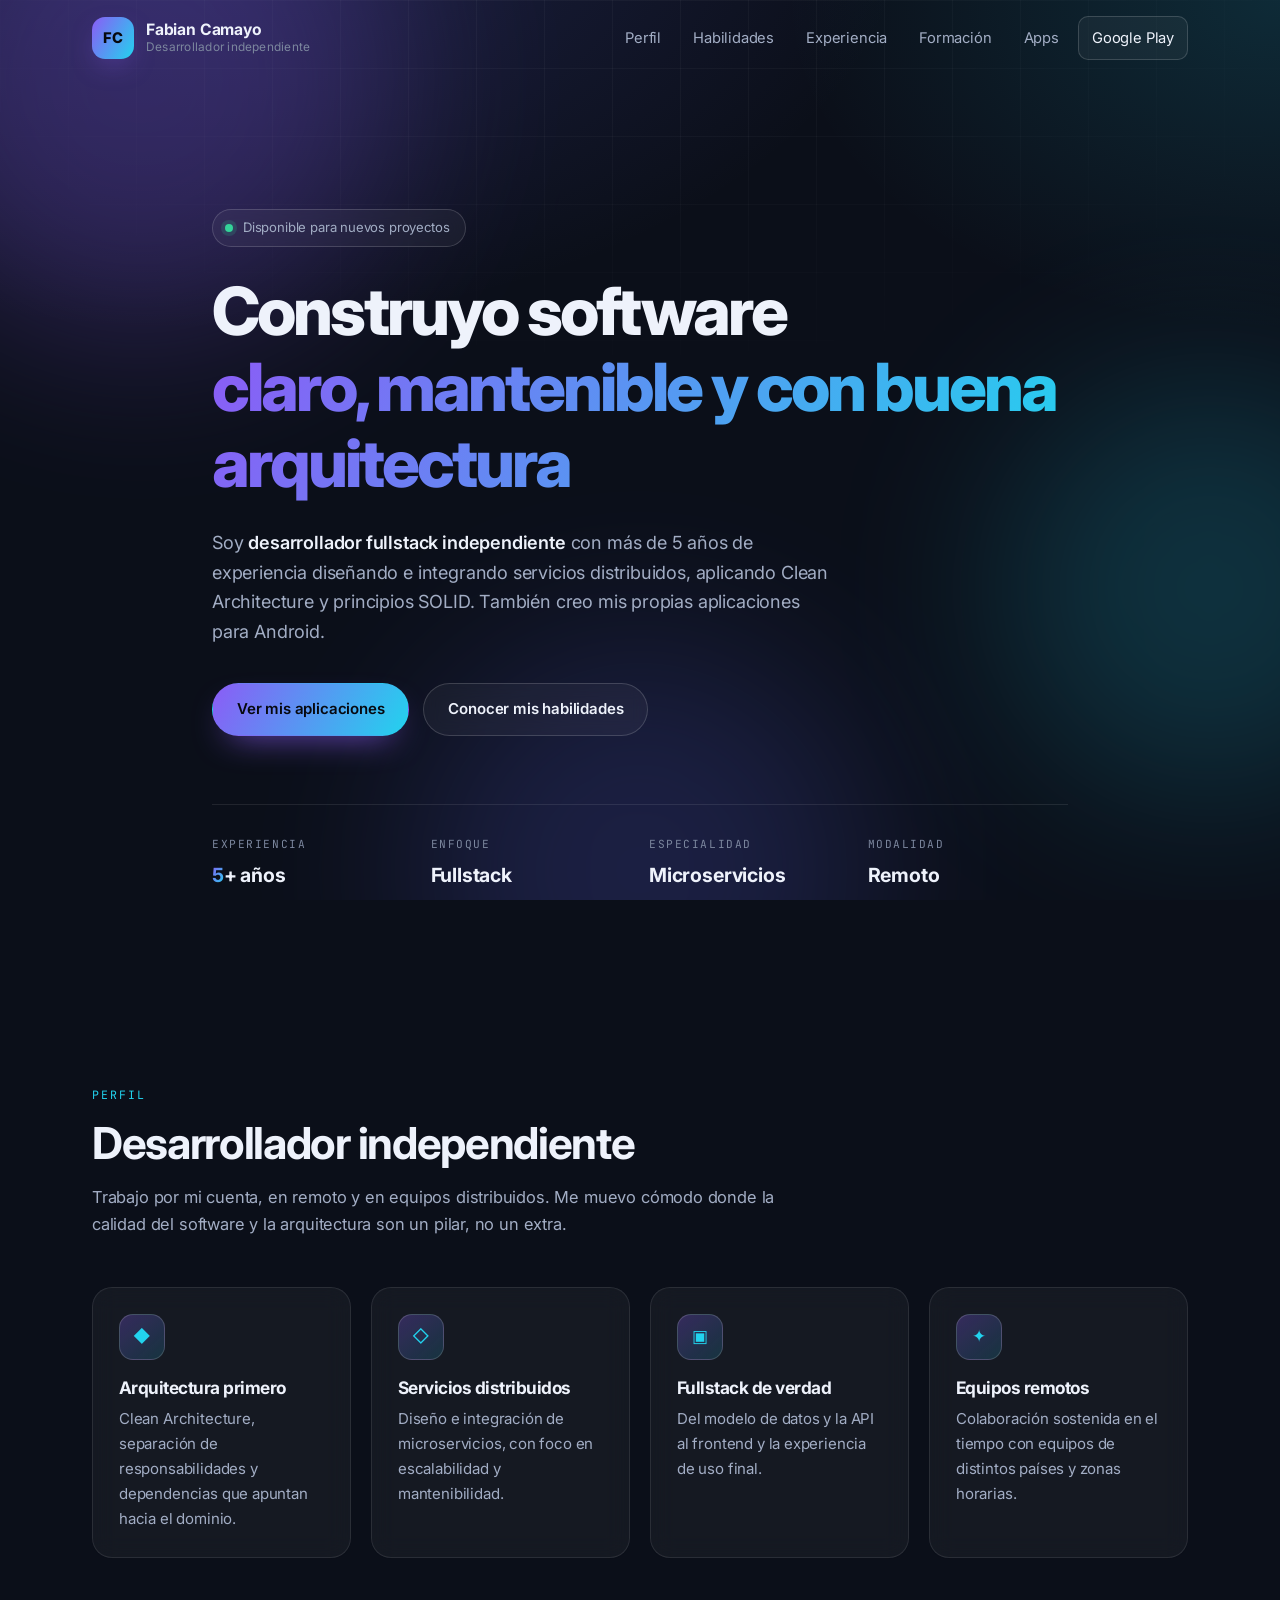
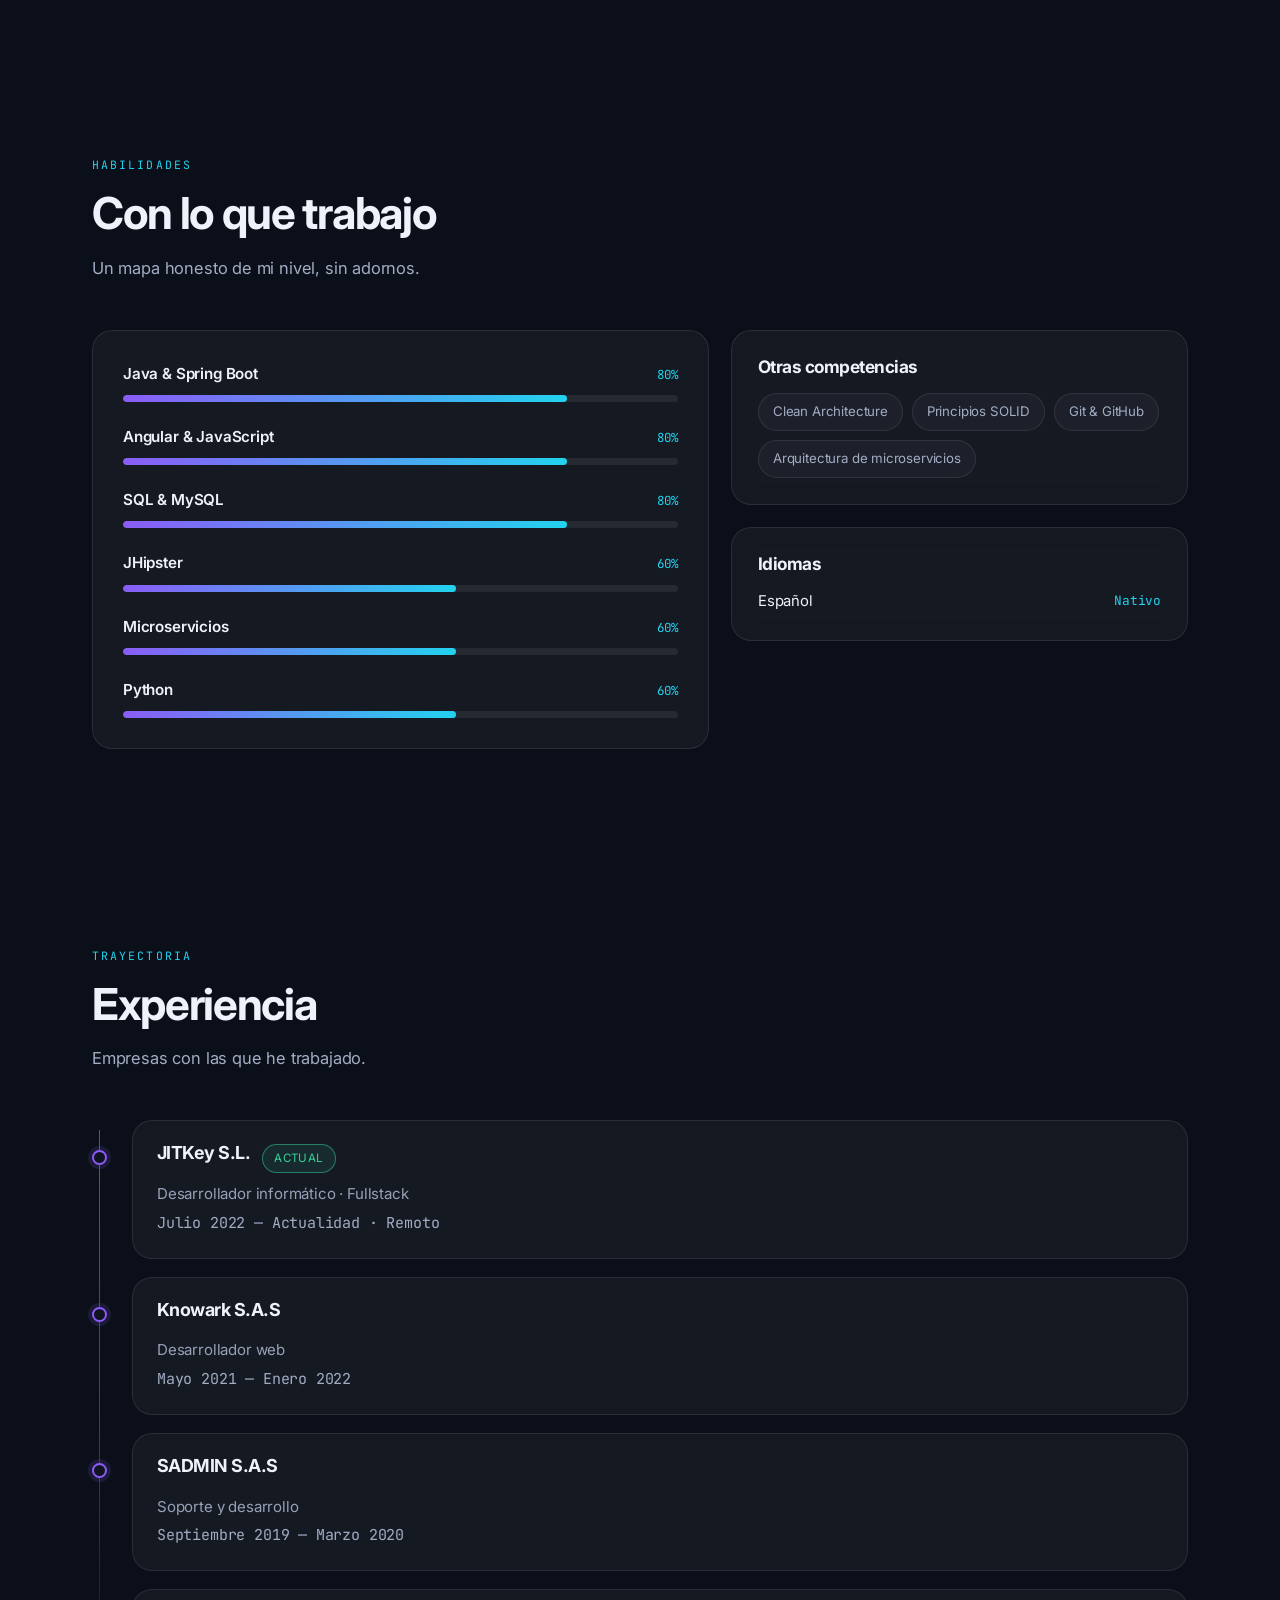
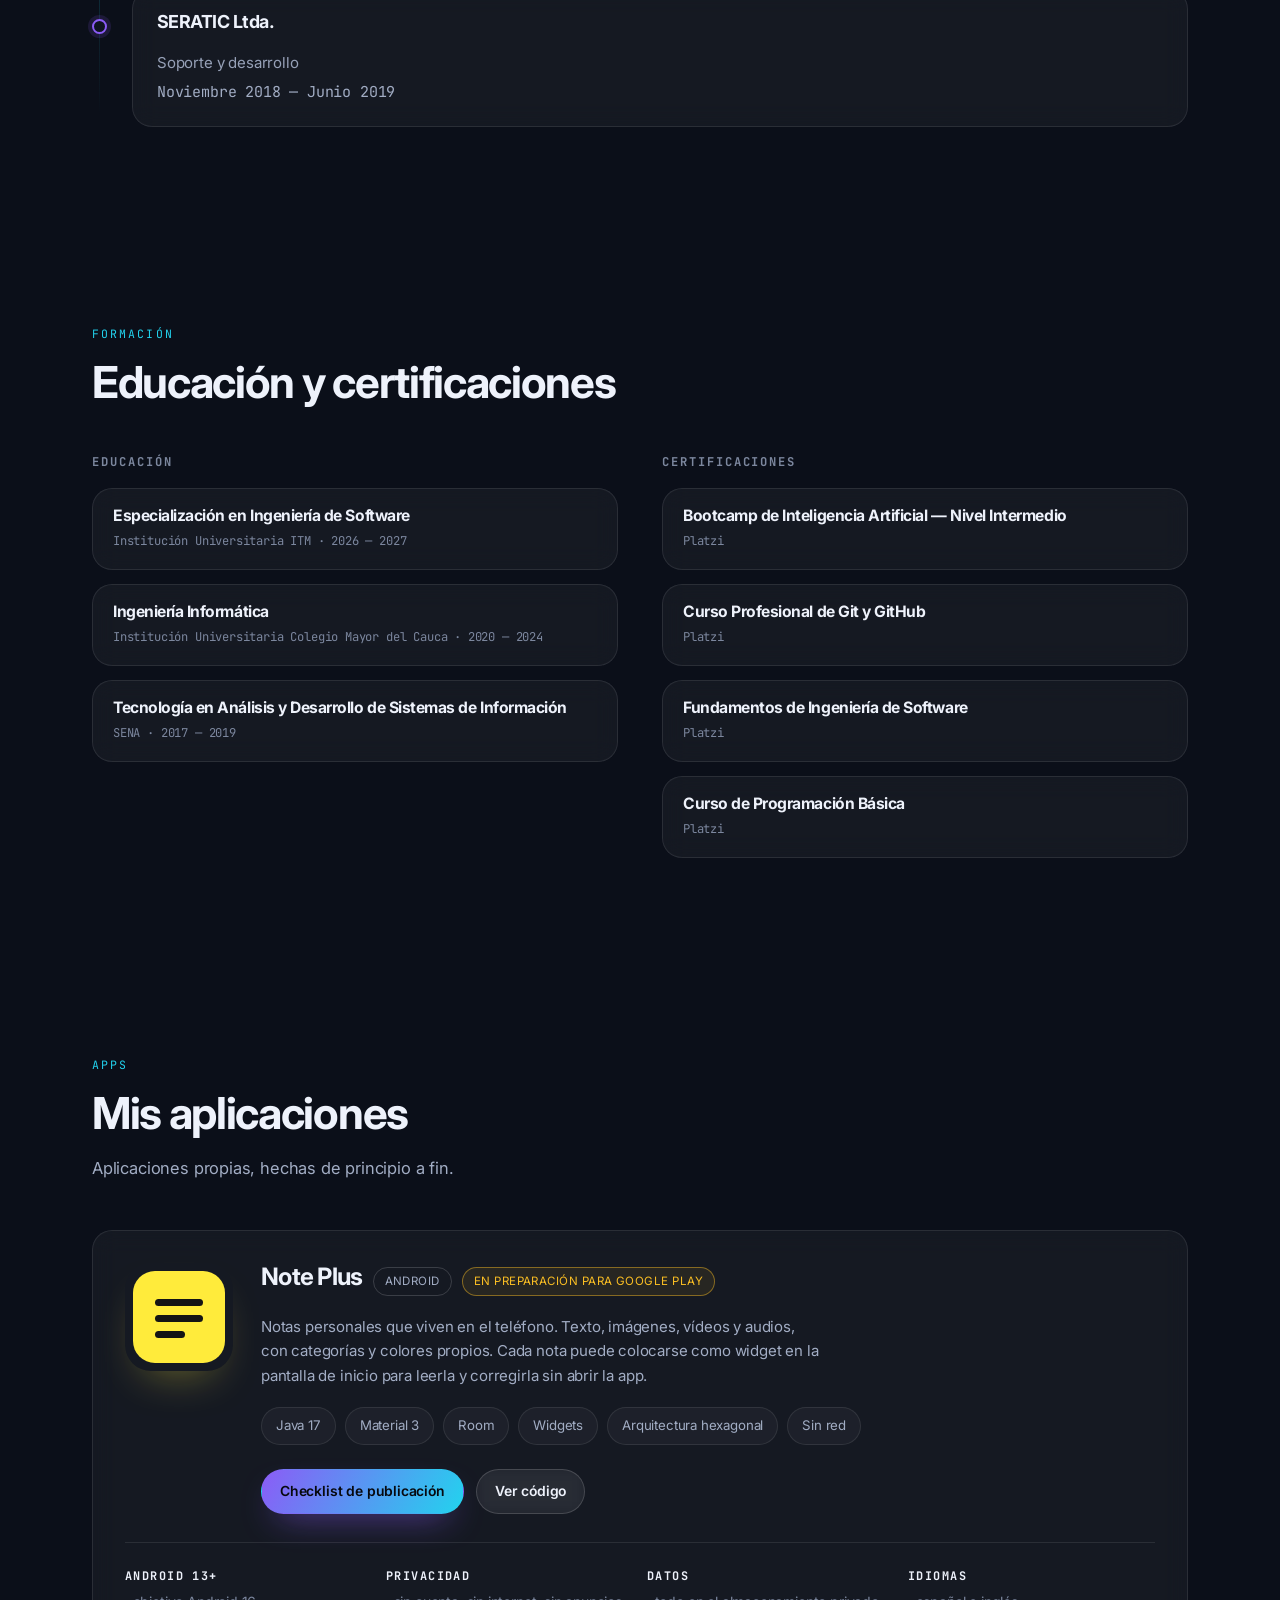
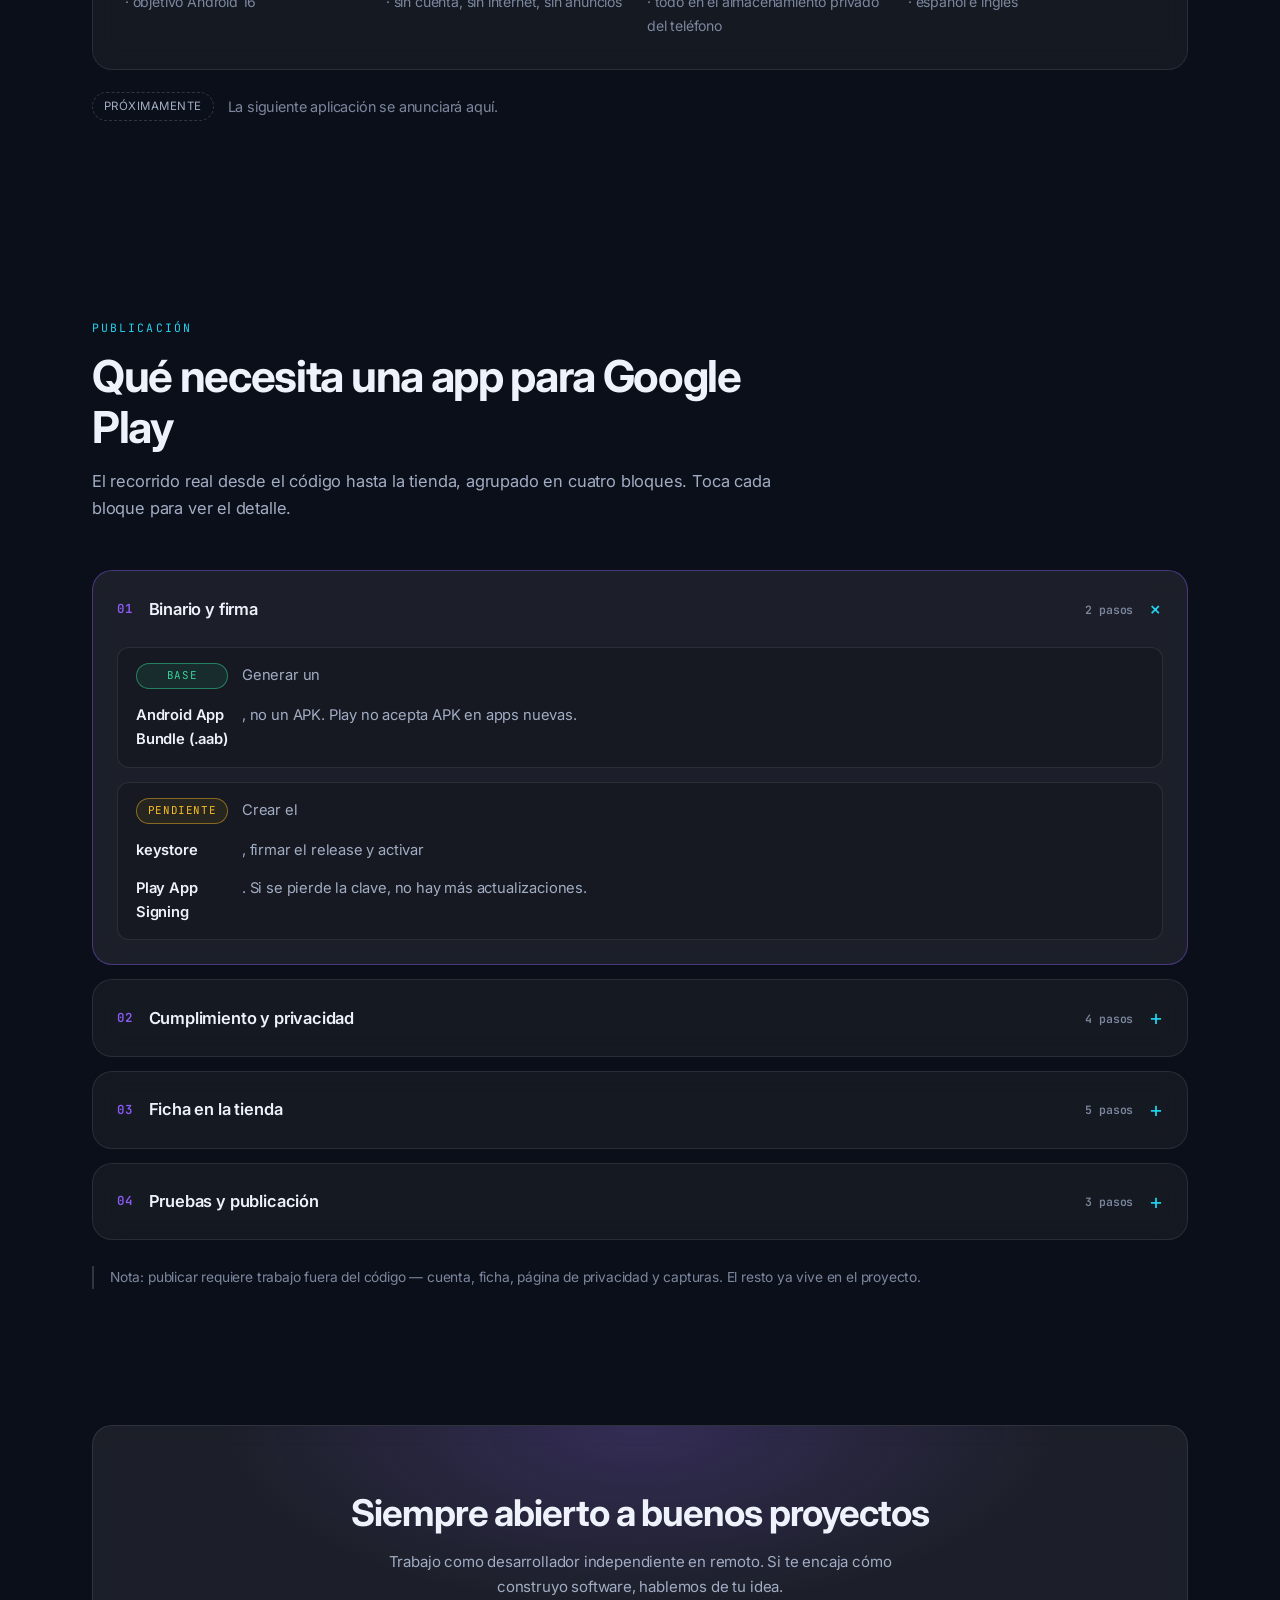
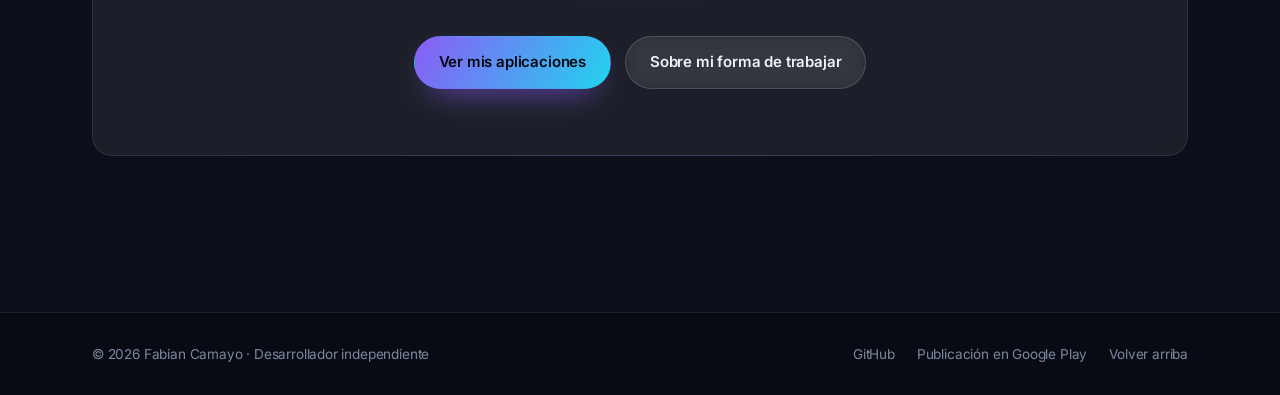
==== index.html @ 33daf0ab "Ajustar titular: 'con buena arquitectura' en lugar de 'arquitecturado'" ====
<!DOCTYPE html>
<html lang="es">
<head>
<meta charset="utf-8" />
<meta name="viewport" content="width=device-width, initial-scale=1" />
<title>Fabian Camayo — Desarrollador Fullstack independiente</title>
<meta name="description" content="Desarrollador de software independiente con más de 5 años de experiencia en Java, Spring Boot, arquitectura de microservicios y Clean Architecture. Aplicaciones propias como Note Plus." />
<meta name="theme-color" content="#0b0f19" />
<meta name="color-scheme" content="dark" />
<link rel="canonical" href="https://fabian-camayo.github.io/" />
<link rel="icon" href="assets/img/favicon.svg" type="image/svg+xml" />

<meta property="og:type" content="website" />
<meta property="og:title" content="Fabian Camayo — Desarrollador Fullstack independiente" />
<meta property="og:description" content="Buen software, arquitectura clara. Apps propias como Note Plus." />
<meta property="og:url" content="https://fabian-camayo.github.io/" />
<meta name="twitter:card" content="summary_large_image" />

<link rel="preconnect" href="https://fonts.googleapis.com" />
<link rel="preconnect" href="https://fonts.gstatic.com" crossorigin />
<link href="https://fonts.googleapis.com/css2?family=Inter:wght@400;500;600;700;800&family=JetBrains+Mono:wght@400;600&display=swap" rel="stylesheet" />
<link rel="stylesheet" href="assets/css/styles.css" />
</head>
<body>
<a class="skip-link" href="#contenido">Saltar al contenido</a>

<div class="bg" aria-hidden="true">
  <span class="orb orb-1"></span>
  <span class="orb orb-2"></span>
  <span class="orb orb-3"></span>
  <div class="grid-lines"></div>
</div>

<div class="progress" aria-hidden="true"><span id="progress-bar"></span></div>

<header class="nav" id="nav">
  <div class="wrap nav-inner">
    <a class="brand" href="#inicio">
      <span class="brand-mark" aria-hidden="true">FC</span>
      <span class="brand-text">
        <strong>Fabian Camayo</strong>
        <small>Desarrollador independiente</small>
      </span>
    </a>

    <button class="nav-toggle" id="nav-toggle" aria-expanded="false" aria-controls="nav-menu" aria-label="Abrir menú">
      <span></span><span></span><span></span>
    </button>

    <nav class="nav-menu" id="nav-menu" aria-label="Principal">
      <a href="#perfil">Perfil</a>
      <a href="#habilidades">Habilidades</a>
      <a href="#experiencia">Experiencia</a>
      <a href="#formacion">Formación</a>
      <a href="#apps">Apps</a>
      <a class="nav-cta" href="#google-play">Google Play</a>
    </nav>
  </div>
</header>

<main id="contenido">

  <!-- ─────────────────────────── Hero ─────────────────────────── -->
  <section class="hero" id="inicio">
    <div class="wrap hero-inner">
      <p class="pill reveal">
        <span class="dot" aria-hidden="true"></span>
        Disponible para nuevos proyectos
      </p>

      <h1 class="reveal">
        Construyo software
        <span class="gradient-text">claro, mantenible y con buena arquitectura</span>
      </h1>

      <p class="hero-lead reveal">
        Soy <strong>desarrollador fullstack independiente</strong> con más de 5 años de experiencia
        diseñando e integrando servicios distribuidos, aplicando Clean Architecture y principios SOLID.
        También creo mis propias aplicaciones para Android.
      </p>

      <div class="hero-actions reveal">
        <a class="btn btn-primary" href="#apps">Ver mis aplicaciones</a>
        <a class="btn btn-ghost" href="#habilidades">Conocer mis habilidades</a>
      </div>

      <dl class="stats reveal">
        <div>
          <dt>Experiencia</dt>
          <dd><span data-count="5">5</span>+ años</dd>
        </div>
        <div>
          <dt>Enfoque</dt>
          <dd>Fullstack</dd>
        </div>
        <div>
          <dt>Especialidad</dt>
          <dd>Microservicios</dd>
        </div>
        <div>
          <dt>Modalidad</dt>
          <dd>Remoto</dd>
        </div>
      </dl>
    </div>
  </section>

  <!-- ─────────────────────────── Perfil ─────────────────────────── -->
  <section class="section" id="perfil">
    <div class="wrap">
      <div class="section-head reveal">
        <span class="eyebrow">Perfil</span>
        <h2>Desarrollador independiente</h2>
        <p>
          Trabajo por mi cuenta, en remoto y en equipos distribuidos. Me muevo cómodo donde la
          calidad del software y la arquitectura son un pilar, no un extra.
        </p>
      </div>

      <div class="feature-grid">
        <article class="card reveal">
          <span class="card-icon" aria-hidden="true">◆</span>
          <h3>Arquitectura primero</h3>
          <p>Clean Architecture, separación de responsabilidades y dependencias que apuntan hacia el dominio.</p>
        </article>
        <article class="card reveal">
          <span class="card-icon" aria-hidden="true">◇</span>
          <h3>Servicios distribuidos</h3>
          <p>Diseño e integración de microservicios, con foco en escalabilidad y mantenibilidad.</p>
        </article>
        <article class="card reveal">
          <span class="card-icon" aria-hidden="true">▣</span>
          <h3>Fullstack de verdad</h3>
          <p>Del modelo de datos y la API al frontend y la experiencia de uso final.</p>
        </article>
        <article class="card reveal">
          <span class="card-icon" aria-hidden="true">✦</span>
          <h3>Equipos remotos</h3>
          <p>Colaboración sostenida en el tiempo con equipos de distintos países y zonas horarias.</p>
        </article>
      </div>
    </div>
  </section>

  <!-- ─────────────────────────── Habilidades ─────────────────────────── -->
  <section class="section" id="habilidades">
    <div class="wrap">
      <div class="section-head reveal">
        <span class="eyebrow">Habilidades</span>
        <h2>Con lo que trabajo</h2>
        <p>Un mapa honesto de mi nivel, sin adornos.</p>
      </div>

      <div class="skills-layout">
        <div class="card skills-card reveal">
          <ul class="skills" data-skills>
            <li>
              <div class="skill-top"><span>Java &amp; Spring Boot</span><em>80%</em></div>
              <div class="bar"><span style="--value:80%"></span></div>
            </li>
            <li>
              <div class="skill-top"><span>Angular &amp; JavaScript</span><em>80%</em></div>
              <div class="bar"><span style="--value:80%"></span></div>
            </li>
            <li>
              <div class="skill-top"><span>SQL &amp; MySQL</span><em>80%</em></div>
              <div class="bar"><span style="--value:80%"></span></div>
            </li>
            <li>
              <div class="skill-top"><span>JHipster</span><em>60%</em></div>
              <div class="bar"><span style="--value:60%"></span></div>
            </li>
            <li>
              <div class="skill-top"><span>Microservicios</span><em>60%</em></div>
              <div class="bar"><span style="--value:60%"></span></div>
            </li>
            <li>
              <div class="skill-top"><span>Python</span><em>60%</em></div>
              <div class="bar"><span style="--value:60%"></span></div>
            </li>
          </ul>
        </div>

        <div class="skills-side">
          <div class="card reveal">
            <h3>Otras competencias</h3>
            <ul class="tags">
              <li>Clean Architecture</li>
              <li>Principios SOLID</li>
              <li>Git &amp; GitHub</li>
              <li>Arquitectura de microservicios</li>
            </ul>
          </div>

          <div class="card reveal">
            <h3>Idiomas</h3>
            <ul class="langs">
              <li><span>Español</span><em>Nativo</em></li>
            </ul>
          </div>
        </div>
      </div>
    </div>
  </section>

  <!-- ─────────────────────────── Experiencia ─────────────────────────── -->
  <section class="section" id="experiencia">
    <div class="wrap">
      <div class="section-head reveal">
        <span class="eyebrow">Trayectoria</span>
        <h2>Experiencia</h2>
        <p>Empresas con las que he trabajado.</p>
      </div>

      <ol class="timeline">
        <li class="reveal">
          <span class="tl-dot" aria-hidden="true"></span>
          <div class="card tl-card">
            <div class="tl-top">
              <h3>JITKey S.L.</h3>
              <span class="chip chip-live">Actual</span>
            </div>
            <p class="tl-role">Desarrollador informático · Fullstack</p>
            <p class="tl-meta">Julio 2022 — Actualidad · Remoto</p>
          </div>
        </li>
        <li class="reveal">
          <span class="tl-dot" aria-hidden="true"></span>
          <div class="card tl-card">
            <div class="tl-top">
              <h3>Knowark S.A.S</h3>
            </div>
            <p class="tl-role">Desarrollador web</p>
            <p class="tl-meta">Mayo 2021 — Enero 2022</p>
          </div>
        </li>
        <li class="reveal">
          <span class="tl-dot" aria-hidden="true"></span>
          <div class="card tl-card">
            <div class="tl-top">
              <h3>SADMIN S.A.S</h3>
            </div>
            <p class="tl-role">Soporte y desarrollo</p>
            <p class="tl-meta">Septiembre 2019 — Marzo 2020</p>
          </div>
        </li>
        <li class="reveal">
          <span class="tl-dot" aria-hidden="true"></span>
          <div class="card tl-card">
            <div class="tl-top">
              <h3>SERATIC Ltda.</h3>
            </div>
            <p class="tl-role">Soporte y desarrollo</p>
            <p class="tl-meta">Noviembre 2018 — Junio 2019</p>
          </div>
        </li>
      </ol>
    </div>
  </section>

  <!-- ─────────────────────────── Formación ─────────────────────────── -->
  <section class="section" id="formacion">
    <div class="wrap">
      <div class="section-head reveal">
        <span class="eyebrow">Formación</span>
        <h2>Educación y certificaciones</h2>
      </div>

      <div class="two-col">
        <div class="col">
          <h3 class="col-title reveal">Educación</h3>
          <ul class="list">
            <li class="reveal">
              <div class="card mini">
                <h4>Especialización en Ingeniería de Software</h4>
                <p>Institución Universitaria ITM · 2026 — 2027</p>
              </div>
            </li>
            <li class="reveal">
              <div class="card mini">
                <h4>Ingeniería Informática</h4>
                <p>Institución Universitaria Colegio Mayor del Cauca · 2020 — 2024</p>
              </div>
            </li>
            <li class="reveal">
              <div class="card mini">
                <h4>Tecnología en Análisis y Desarrollo de Sistemas de Información</h4>
                <p>SENA · 2017 — 2019</p>
              </div>
            </li>
          </ul>
        </div>

        <div class="col">
          <h3 class="col-title reveal">Certificaciones</h3>
          <ul class="list">
            <li class="reveal">
              <div class="card mini">
                <h4>Bootcamp de Inteligencia Artificial — Nivel Intermedio</h4>
                <p>Platzi</p>
              </div>
            </li>
            <li class="reveal">
              <div class="card mini">
                <h4>Curso Profesional de Git y GitHub</h4>
                <p>Platzi</p>
              </div>
            </li>
            <li class="reveal">
              <div class="card mini">
                <h4>Fundamentos de Ingeniería de Software</h4>
                <p>Platzi</p>
              </div>
            </li>
            <li class="reveal">
              <div class="card mini">
                <h4>Curso de Programación Básica</h4>
                <p>Platzi</p>
              </div>
            </li>
          </ul>
        </div>
      </div>
    </div>
  </section>

  <!-- ─────────────────────────── Apps ─────────────────────────── -->
  <section class="section" id="apps">
    <div class="wrap">
      <div class="section-head reveal">
        <span class="eyebrow">Apps</span>
        <h2>Mis aplicaciones</h2>
        <p>Aplicaciones propias, hechas de principio a fin.</p>
      </div>

      <article class="card app-card reveal">
        <div class="app-top">
          <div class="app-icon" aria-hidden="true">
            <svg viewBox="0 0 108 108" role="img" aria-label="Icono de Note Plus">
              <rect x="8" y="8" width="92" height="92" rx="22" fill="#FFEB3B" />
              <rect x="30" y="36" width="48" height="7" rx="3.5" fill="#141414" />
              <rect x="30" y="52" width="48" height="7" rx="3.5" fill="#141414" />
              <rect x="30" y="68" width="30" height="7" rx="3.5" fill="#141414" />
            </svg>
          </div>

          <div class="app-info">
            <div class="app-name-row">
              <h3>Note Plus</h3>
              <span class="chip">Android</span>
              <span class="chip chip-soon">En preparación para Google Play</span>
            </div>
            <p class="app-desc">
              Notas personales que viven en el teléfono. Texto, imágenes, vídeos y audios, con
              categorías y colores propios. Cada nota puede colocarse como widget en la pantalla de
              inicio para leerla y corregirla sin abrir la app.
            </p>
            <ul class="tags">
              <li>Java 17</li>
              <li>Material 3</li>
              <li>Room</li>
              <li>Widgets</li>
              <li>Arquitectura hexagonal</li>
              <li>Sin red</li>
            </ul>
            <div class="app-actions">
              <a class="btn btn-primary btn-sm" href="#google-play">Checklist de publicación</a>
              <a class="btn btn-ghost btn-sm" href="https://github.com/fabian-camayo/notesphone" target="_blank" rel="noopener">Ver código</a>
            </div>
          </div>
        </div>

        <ul class="app-facts">
          <li><strong>Android 13+</strong> · objetivo Android 16</li>
          <li><strong>Privacidad</strong> · sin cuenta, sin internet, sin anuncios</li>
          <li><strong>Datos</strong> · todo en el almacenamiento privado del teléfono</li>
          <li><strong>Idiomas</strong> · español e inglés</li>
        </ul>
      </article>

      <p class="apps-next reveal">
        <span class="chip chip-dashed">Próximamente</span>
        La siguiente aplicación se anunciará aquí.
      </p>
    </div>
  </section>

  <!-- ─────────────────────────── Google Play ─────────────────────────── -->
  <section class="section" id="google-play">
    <div class="wrap">
      <div class="section-head reveal">
        <span class="eyebrow">Publicación</span>
        <h2>Qué necesita una app para Google Play</h2>
        <p>
          El recorrido real desde el código hasta la tienda, agrupado en cuatro bloques.
          Toca cada bloque para ver el detalle.
        </p>
      </div>

      <div class="accordion" id="accordion">
        <details class="acc reveal" open>
          <summary>
            <span class="acc-num" aria-hidden="true">01</span>
            <span class="acc-title">Binario y firma</span>
            <span class="acc-hint">2 pasos</span>
          </summary>
          <div class="acc-body">
            <ul class="checklist">
              <li>
                <span class="state done">Base</span>
                Generar un <strong>Android App Bundle (.aab)</strong>, no un APK. Play no acepta APK en apps nuevas.
              </li>
              <li>
                <span class="state pending">Pendiente</span>
                Crear el <strong>keystore</strong>, firmar el release y activar <strong>Play App Signing</strong>. Si se pierde la clave, no hay más actualizaciones.
              </li>
            </ul>
          </div>
        </details>

        <details class="acc reveal">
          <summary>
            <span class="acc-num" aria-hidden="true">02</span>
            <span class="acc-title">Cumplimiento y privacidad</span>
            <span class="acc-hint">4 pasos</span>
          </summary>
          <div class="acc-body">
            <ul class="checklist">
              <li>
                <span class="state done">Hecho</span>
                <strong>targetSdk 36</strong> (Android 16) y <strong>minSdk 33</strong>. Obligatorio para apps nuevas desde el 31 de agosto de 2026.
              </li>
              <li>
                <span class="state done">Hecho</span>
                Manifiesto sin permisos sensibles: <strong>sin internet</strong>, sin cámara, sin micrófono, sin almacenamiento compartido.
              </li>
              <li>
                <span class="state pending">Pendiente</span>
                <strong>Política de privacidad</strong> en una URL pública y estática (no un PDF, sin inicio de sesión).
              </li>
              <li>
                <span class="state pending">Pendiente</span>
                <strong>Formulario de seguridad de datos</strong>: declarar que no se recogen ni comparten datos, y que los medios se copian solo al almacenamiento privado.
              </li>
            </ul>
          </div>
        </details>

        <details class="acc reveal">
          <summary>
            <span class="acc-num" aria-hidden="true">03</span>
            <span class="acc-title">Ficha en la tienda</span>
            <span class="acc-hint">5 pasos</span>
          </summary>
          <div class="acc-body">
            <ul class="checklist">
              <li><span class="state pending">Pendiente</span> Icono de tienda <strong>512 × 512</strong> en PNG.</li>
              <li><span class="state pending">Pendiente</span> Gráfico de función <strong>1024 × 500</strong>.</li>
              <li><span class="state pending">Pendiente</span> Capturas de teléfono (mínimo 2, mejor entre 4 y 8), en español e inglés.</li>
              <li><span class="state pending">Pendiente</span> Nombre, descripción corta y descripción larga, más categoría y datos de soporte.</li>
              <li><span class="state pending">Pendiente</span> Clasificación de contenido (IARC) y declaración del público objetivo.</li>
            </ul>
          </div>
        </details>

        <details class="acc reveal">
          <summary>
            <span class="acc-num" aria-hidden="true">04</span>
            <span class="acc-title">Pruebas y publicación</span>
            <span class="acc-hint">3 pasos</span>
          </summary>
          <div class="acc-body">
            <ul class="checklist">
              <li>
                <span class="state pending">Pendiente</span>
                <strong>Cuenta de desarrollador</strong> con verificación de identidad. En cuentas personales nuevas, prueba cerrada con <strong>12 testers durante 14 días</strong> antes de producción.
              </li>
              <li>
                <span class="state pending">Pendiente</span>
                Probar en un dispositivo real con <strong>API 33</strong> y otro con <strong>API 36</strong> antes de subir.
              </li>
              <li>
                <span class="state pending">Pendiente</span>
                Subir el bundle firmado y pasar de la prueba cerrada a producción. Cada actualización sube el <strong>versionCode</strong>.
              </li>
            </ul>
          </div>
        </details>
      </div>

      <p class="note reveal">
        Nota: publicar requiere trabajo fuera del código — cuenta, ficha, página de privacidad y
        capturas. El resto ya vive en el proyecto.
      </p>
    </div>
  </section>

  <!-- ─────────────────────────── Cierre ─────────────────────────── -->
  <section class="section cta-section" id="contacto">
    <div class="wrap">
      <div class="cta card reveal">
        <h2>Siempre abierto a buenos proyectos</h2>
        <p>
          Trabajo como desarrollador independiente en remoto. Si te encaja cómo construyo software,
          hablemos de tu idea.
        </p>
        <div class="hero-actions">
          <a class="btn btn-primary" href="#apps">Ver mis aplicaciones</a>
          <a class="btn btn-ghost" href="#perfil">Sobre mi forma de trabajar</a>
        </div>
      </div>
    </div>
  </section>

</main>

<footer class="footer">
  <div class="wrap footer-inner">
    <p>© <span id="year"></span> Fabian Camayo · Desarrollador independiente</p>
    <ul class="footer-links">
      <li><a href="https://github.com/fabian-camayo" target="_blank" rel="noopener">GitHub</a></li>
      <li><a href="#google-play">Publicación en Google Play</a></li>
      <li><a href="#inicio">Volver arriba</a></li>
    </ul>
  </div>
</footer>

<script src="assets/js/main.js" defer></script>
</body>
</html>
---- assets/css/styles.css ----
/* ==========================================================================
   Fabian Camayo — Desarrollador independiente
   Fabian-camayo.github.io
   ========================================================================== */

/* ── Tokens ─────────────────────────────────────────────────────────────── */
:root {
  --bg: #0b0f19;
  --bg-soft: #0f1420;
  --surface: rgba(255, 255, 255, 0.045);
  --surface-strong: rgba(255, 255, 255, 0.07);
  --line: rgba(255, 255, 255, 0.09);
  --line-strong: rgba(255, 255, 255, 0.16);

  --text: #eef2fb;
  --muted: #a2adc4;
  --dim: #7c879e;

  --violet: #8b5cf6;
  --indigo: #6366f1;
  --cyan: #22d3ee;
  --green: #34d399;
  --amber: #fbbf24;

  --grad: linear-gradient(120deg, var(--violet), var(--cyan));
  --radius: 20px;
  --radius-sm: 12px;
  --wrap: 1140px;

  --font: "Inter", -apple-system, BlinkMacSystemFont, "Segoe UI", Roboto, sans-serif;
  --mono: "JetBrains Mono", ui-monospace, SFMono-Regular, Menlo, monospace;

  --shadow: 0 24px 60px -28px rgba(0, 0, 0, 0.85);
  --ease: cubic-bezier(0.22, 1, 0.36, 1);
}

/* ── Reset ──────────────────────────────────────────────────────────────── */
*, *::before, *::after { box-sizing: border-box; }

html { scroll-behavior: smooth; scroll-padding-top: 96px; -webkit-text-size-adjust: 100%; }

body {
  margin: 0;
  background: var(--bg);
  color: var(--text);
  font-family: var(--font);
  font-size: 16px;
  line-height: 1.65;
  letter-spacing: -0.011em;
  overflow-x: hidden;
  -webkit-font-smoothing: antialiased;
}

h1, h2, h3, h4 { margin: 0; line-height: 1.15; letter-spacing: -0.03em; font-weight: 700; }
p { margin: 0; }
ul, ol, dl, dd { margin: 0; padding: 0; list-style: none; }
a { color: inherit; text-decoration: none; }
img, svg { display: block; max-width: 100%; }
button { font: inherit; color: inherit; }

::selection { background: rgba(139, 92, 246, 0.35); }

:focus-visible {
  outline: 2px solid var(--cyan);
  outline-offset: 3px;
  border-radius: 6px;
}

.skip-link {
  position: absolute;
  left: -9999px;
  top: 12px;
  z-index: 100;
  padding: 10px 16px;
  background: var(--violet);
  border-radius: 10px;
  font-weight: 600;
}
.skip-link:focus { left: 16px; }

/* ── Fondo animado ──────────────────────────────────────────────────────── */
.bg {
  position: fixed;
  inset: 0;
  z-index: -1;
  overflow: hidden;
  background:
    radial-gradient(1200px 700px at 15% -10%, rgba(99, 102, 241, 0.22), transparent 60%),
    radial-gradient(900px 600px at 100% 0%, rgba(34, 211, 238, 0.14), transparent 55%),
    var(--bg);
}

.orb {
  position: absolute;
  border-radius: 50%;
  filter: blur(90px);
  opacity: 0.5;
  animation: float 22s ease-in-out infinite;
}
.orb-1 { width: 520px; height: 520px; top: -180px; left: -120px; background: rgba(139, 92, 246, 0.5); }
.orb-2 { width: 420px; height: 420px; top: 42%; right: -140px; background: rgba(34, 211, 238, 0.35); animation-delay: -7s; }
.orb-3 { width: 460px; height: 460px; bottom: -200px; left: 32%; background: rgba(99, 102, 241, 0.38); animation-delay: -14s; }

@keyframes float {
  0%, 100% { transform: translate3d(0, 0, 0) scale(1); }
  33%      { transform: translate3d(40px, -50px, 0) scale(1.08); }
  66%      { transform: translate3d(-35px, 30px, 0) scale(0.94); }
}

.grid-lines {
  position: absolute;
  inset: 0;
  background-image:
    linear-gradient(rgba(255, 255, 255, 0.035) 1px, transparent 1px),
    linear-gradient(90deg, rgba(255, 255, 255, 0.035) 1px, transparent 1px);
  background-size: 68px 68px;
  mask-image: radial-gradient(ellipse 80% 60% at 50% 0%, #000 20%, transparent 75%);
  -webkit-mask-image: radial-gradient(ellipse 80% 60% at 50% 0%, #000 20%, transparent 75%);
}

/* ── Barra de progreso ──────────────────────────────────────────────────── */
.progress {
  position: fixed;
  top: 0;
  left: 0;
  right: 0;
  height: 2px;
  z-index: 60;
  background: transparent;
}
.progress span {
  display: block;
  height: 100%;
  width: 0;
  background: var(--grad);
}

/* ── Layout ─────────────────────────────────────────────────────────────── */
.wrap {
  width: 100%;
  max-width: var(--wrap);
  margin-inline: auto;
  padding-inline: 22px;
}

.section { padding: 96px 0; position: relative; }

.section-head { max-width: 720px; margin-bottom: 48px; }

.eyebrow {
  display: inline-block;
  font-family: var(--mono);
  font-size: 0.72rem;
  letter-spacing: 0.18em;
  text-transform: uppercase;
  color: var(--cyan);
  margin-bottom: 14px;
}

.section-head h2 { font-size: clamp(1.85rem, 4.4vw, 2.75rem); }
.section-head p { color: var(--muted); margin-top: 16px; font-size: 1.03rem; }

.gradient-text {
  background: var(--grad);
  -webkit-background-clip: text;
  background-clip: text;
  color: transparent;
}

/* ── Nav ────────────────────────────────────────────────────────────────── */
.nav {
  position: sticky;
  top: 0;
  z-index: 50;
  transition: background 0.35s var(--ease), border-color 0.35s var(--ease), backdrop-filter 0.35s;
  border-bottom: 1px solid transparent;
}
.nav.is-stuck {
  background: rgba(11, 15, 25, 0.78);
  backdrop-filter: blur(14px);
  -webkit-backdrop-filter: blur(14px);
  border-bottom-color: var(--line);
}

.nav-inner {
  display: flex;
  align-items: center;
  justify-content: space-between;
  gap: 20px;
  min-height: 76px;
}

.brand { display: flex; align-items: center; gap: 12px; }

.brand-mark {
  display: grid;
  place-items: center;
  width: 42px;
  height: 42px;
  border-radius: 13px;
  background: var(--grad);
  color: #07090f;
  font-weight: 800;
  font-size: 0.92rem;
  letter-spacing: -0.02em;
  box-shadow: 0 10px 30px -12px rgba(139, 92, 246, 0.9);
}

.brand-text { display: flex; flex-direction: column; line-height: 1.2; }
.brand-text strong { font-size: 0.98rem; }
.brand-text small { color: var(--dim); font-size: 0.74rem; letter-spacing: 0.02em; }

.nav-menu { display: flex; align-items: center; gap: 6px; }

.nav-menu a {
  position: relative;
  padding: 9px 13px;
  border-radius: 10px;
  font-size: 0.92rem;
  color: var(--muted);
  transition: color 0.2s, background 0.2s;
}
.nav-menu a:hover { color: var(--text); background: var(--surface); }
.nav-menu a.is-active { color: var(--text); }
.nav-menu a.is-active::after {
  content: "";
  position: absolute;
  left: 13px;
  right: 13px;
  bottom: 3px;
  height: 2px;
  border-radius: 2px;
  background: var(--grad);
}

.nav-cta {
  border: 1px solid var(--line-strong);
  color: var(--text) !important;
  background: var(--surface);
}
.nav-cta:hover { border-color: rgba(34, 211, 238, 0.6); }
.nav-cta::after { display: none !important; }

.nav-toggle {
  display: none;
  width: 44px;
  height: 44px;
  padding: 11px;
  border: 1px solid var(--line);
  border-radius: 12px;
  background: var(--surface);
  cursor: pointer;
  flex-direction: column;
  justify-content: space-between;
}
.nav-toggle span {
  display: block;
  height: 2px;
  border-radius: 2px;
  background: var(--text);
  transition: transform 0.3s var(--ease), opacity 0.2s;
}
.nav-toggle[aria-expanded="true"] span:nth-child(1) { transform: translateY(9px) rotate(45deg); }
.nav-toggle[aria-expanded="true"] span:nth-child(2) { opacity: 0; }
.nav-toggle[aria-expanded="true"] span:nth-child(3) { transform: translateY(-9px) rotate(-45deg); }

/* ── Hero ───────────────────────────────────────────────────────────────── */
.hero { padding: clamp(64px, 11vw, 132px) 0 92px; }

.hero-inner { max-width: 900px; }

.pill {
  display: inline-flex;
  align-items: center;
  gap: 10px;
  padding: 7px 16px 7px 12px;
  border: 1px solid var(--line-strong);
  border-radius: 100px;
  background: var(--surface);
  font-size: 0.82rem;
  color: var(--muted);
  backdrop-filter: blur(8px);
}
.pill .dot {
  width: 8px;
  height: 8px;
  border-radius: 50%;
  background: var(--green);
  box-shadow: 0 0 0 4px rgba(52, 211, 153, 0.16);
  animation: pulse 2.4s ease-in-out infinite;
}
@keyframes pulse {
  0%, 100% { box-shadow: 0 0 0 4px rgba(52, 211, 153, 0.16); }
  50%      { box-shadow: 0 0 0 9px rgba(52, 211, 153, 0.05); }
}

.hero h1 {
  margin-top: 26px;
  font-size: clamp(2.3rem, 6.4vw, 4.15rem);
  font-weight: 800;
  letter-spacing: -0.045em;
}
.hero h1 .gradient-text { display: block; }

.hero-lead {
  margin-top: 26px;
  max-width: 620px;
  font-size: clamp(1rem, 1.6vw, 1.13rem);
  color: var(--muted);
}
.hero-lead strong { color: var(--text); font-weight: 600; }

.hero-actions { display: flex; flex-wrap: wrap; gap: 14px; margin-top: 36px; }

.stats {
  display: grid;
  grid-template-columns: repeat(4, minmax(0, 1fr));
  gap: 18px;
  margin-top: 68px;
  padding-top: 30px;
  border-top: 1px solid var(--line);
}
.stats dt {
  font-family: var(--mono);
  font-size: 0.7rem;
  letter-spacing: 0.14em;
  text-transform: uppercase;
  color: var(--dim);
}
.stats dd { margin-top: 6px; font-size: 1.22rem; font-weight: 700; }
.stats dd [data-count] { background: var(--grad); -webkit-background-clip: text; background-clip: text; color: transparent; }

/* ── Botones ────────────────────────────────────────────────────────────── */
.btn {
  display: inline-flex;
  align-items: center;
  justify-content: center;
  gap: 8px;
  padding: 13px 24px;
  border: 1px solid transparent;
  border-radius: 100px;
  font-size: 0.94rem;
  font-weight: 600;
  cursor: pointer;
  transition: transform 0.25s var(--ease), box-shadow 0.25s var(--ease), border-color 0.25s, background 0.25s;
}
.btn-primary {
  background: var(--grad);
  color: #07090f;
  box-shadow: 0 14px 34px -16px rgba(139, 92, 246, 0.95);
}
.btn-primary:hover { transform: translateY(-2px); box-shadow: 0 20px 40px -16px rgba(34, 211, 238, 0.75); }
.btn-ghost {
  border-color: var(--line-strong);
  background: var(--surface);
  color: var(--text);
  backdrop-filter: blur(8px);
}
.btn-ghost:hover { transform: translateY(-2px); border-color: rgba(139, 92, 246, 0.7); }
.btn-sm { padding: 10px 18px; font-size: 0.87rem; }

/* ── Tarjetas ───────────────────────────────────────────────────────────── */
.card {
  position: relative;
  padding: 26px;
  border: 1px solid var(--line);
  border-radius: var(--radius);
  background: var(--surface);
  backdrop-filter: blur(12px);
  -webkit-backdrop-filter: blur(12px);
  overflow: hidden;
  transition: border-color 0.3s, transform 0.4s var(--ease), background 0.3s;
}
.card::before {
  content: "";
  position: absolute;
  inset: 0 0 auto 0;
  height: 1px;
  background: linear-gradient(90deg, transparent, rgba(255, 255, 255, 0.28), transparent);
  opacity: 0;
  transition: opacity 0.35s;
}
.card:hover { border-color: var(--line-strong); background: var(--surface-strong); transform: translateY(-3px); }
.card:hover::before { opacity: 1; }

.feature-grid {
  display: grid;
  grid-template-columns: repeat(auto-fit, minmax(240px, 1fr));
  gap: 20px;
}

.card-icon {
  display: grid;
  place-items: center;
  width: 46px;
  height: 46px;
  margin-bottom: 18px;
  border: 1px solid var(--line-strong);
  border-radius: 14px;
  background: linear-gradient(140deg, rgba(139, 92, 246, 0.28), rgba(34, 211, 238, 0.14));
  color: var(--cyan);
  font-size: 1.05rem;
}

.card h3 { font-size: 1.08rem; margin-bottom: 10px; }
.card p { color: var(--muted); font-size: 0.94rem; }

/* ── Habilidades ────────────────────────────────────────────────────────── */
.skills-layout {
  display: grid;
  grid-template-columns: 1.35fr 1fr;
  gap: 22px;
  align-items: start;
}
.skills-card { padding: 30px; }
.skills { display: grid; gap: 22px; }

.skill-top {
  display: flex;
  align-items: baseline;
  justify-content: space-between;
  gap: 12px;
  margin-bottom: 9px;
}
.skill-top span { font-weight: 600; font-size: 0.95rem; }
.skill-top em { font-family: var(--mono); font-style: normal; font-size: 0.78rem; color: var(--cyan); }

.bar {
  height: 7px;
  border-radius: 100px;
  background: rgba(255, 255, 255, 0.07);
  overflow: hidden;
}
.bar span {
  display: block;
  height: 100%;
  width: 0;
  border-radius: inherit;
  background: var(--grad);
  transition: width 1.15s var(--ease);
}
.bar span.is-filled { width: var(--value); }

.skills-side { display: grid; gap: 22px; }

.tags { display: flex; flex-wrap: wrap; gap: 9px; }
.tags li {
  padding: 7px 14px;
  border: 1px solid var(--line);
  border-radius: 100px;
  background: rgba(255, 255, 255, 0.035);
  font-size: 0.83rem;
  color: var(--muted);
}
.skills-side .tags { margin-top: 16px; }

.langs { margin-top: 16px; display: grid; gap: 10px; }
.langs li { display: flex; justify-content: space-between; font-size: 0.93rem; }
.langs em { font-style: normal; color: var(--cyan); font-family: var(--mono); font-size: 0.8rem; }

/* ── Timeline ───────────────────────────────────────────────────────────── */
.timeline { position: relative; display: grid; gap: 18px; }
.timeline::before {
  content: "";
  position: absolute;
  left: 7px;
  top: 10px;
  bottom: 10px;
  width: 1px;
  background: linear-gradient(180deg, rgba(139, 92, 246, 0.7), rgba(34, 211, 238, 0.35), transparent);
}
.timeline li { position: relative; padding-left: 40px; }

.tl-dot {
  position: absolute;
  left: 0;
  top: 30px;
  width: 15px;
  height: 15px;
  border-radius: 50%;
  background: var(--bg-soft);
  border: 2px solid var(--violet);
  box-shadow: 0 0 0 4px rgba(139, 92, 246, 0.14);
}
.tl-card { padding: 22px 24px; }
.tl-top { display: flex; align-items: center; gap: 12px; flex-wrap: wrap; }
.tl-top h3 { font-size: 1.12rem; }
.tl-role { margin-top: 8px; font-size: 0.95rem; color: var(--text); opacity: 0.92; }
.tl-meta { margin-top: 4px; font-family: var(--mono); font-size: 0.78rem; color: var(--dim); }

.chip {
  padding: 4px 11px;
  border: 1px solid var(--line-strong);
  border-radius: 100px;
  font-size: 0.72rem;
  letter-spacing: 0.04em;
  text-transform: uppercase;
  color: var(--muted);
  white-space: nowrap;
}
.chip-live { border-color: rgba(52, 211, 153, 0.5); color: var(--green); background: rgba(52, 211, 153, 0.1); }
.chip-soon { border-color: rgba(251, 191, 36, 0.45); color: var(--amber); background: rgba(251, 191, 36, 0.08); }
.chip-dashed { border-style: dashed; }

/* ── Formación ──────────────────────────────────────────────────────────── */
.two-col { display: grid; grid-template-columns: 1fr 1fr; gap: 44px; }
.col-title {
  font-family: var(--mono);
  font-size: 0.76rem;
  letter-spacing: 0.16em;
  text-transform: uppercase;
  color: var(--dim);
  margin-bottom: 18px;
}
.list { display: grid; gap: 14px; }
.card.mini { padding: 18px 20px; }
.card.mini h4 { font-size: 0.98rem; }
.card.mini p { margin-top: 6px; font-family: var(--mono); font-size: 0.76rem; color: var(--dim); }

/* ── Apps ───────────────────────────────────────────────────────────────── */
.app-card { padding: 32px; }
.app-top { display: grid; grid-template-columns: 108px 1fr; gap: 28px; align-items: start; }

.app-icon {
  width: 108px;
  height: 108px;
  border-radius: 26px;
  overflow: hidden;
  box-shadow: 0 20px 44px -20px rgba(255, 235, 59, 0.4);
}
.app-icon svg { width: 100%; height: 100%; }

.app-name-row { display: flex; align-items: center; gap: 10px; flex-wrap: wrap; }
.app-name-row h3 { font-size: 1.5rem; }
.app-desc { margin-top: 14px; color: var(--muted); max-width: 62ch; }
.app-card .tags { margin-top: 18px; }
.app-actions { display: flex; flex-wrap: wrap; gap: 12px; margin-top: 24px; }

.app-facts {
  display: grid;
  grid-template-columns: repeat(auto-fit, minmax(230px, 1fr));
  gap: 14px;
  margin-top: 28px;
  padding-top: 24px;
  border-top: 1px solid var(--line);
}
.app-facts li { font-size: 0.88rem; color: var(--dim); }
.app-facts strong { display: block; color: var(--text); font-size: 0.74rem; font-family: var(--mono); letter-spacing: 0.12em; text-transform: uppercase; margin-bottom: 4px; }

.apps-next {
  display: flex;
  align-items: center;
  gap: 14px;
  margin-top: 22px;
  color: var(--dim);
  font-size: 0.9rem;
}

/* ── Acordeón (checklist Google Play) ───────────────────────────────────── */
.accordion { display: grid; gap: 14px; }

.acc {
  border: 1px solid var(--line);
  border-radius: var(--radius);
  background: var(--surface);
  backdrop-filter: blur(12px);
  -webkit-backdrop-filter: blur(12px);
  overflow: hidden;
  transition: border-color 0.3s, background 0.3s;
}
.acc[open] { border-color: rgba(139, 92, 246, 0.42); background: var(--surface-strong); }

.acc summary {
  display: flex;
  align-items: center;
  gap: 16px;
  padding: 20px 24px;
  cursor: pointer;
  list-style: none;
  font-weight: 600;
}
.acc summary::-webkit-details-marker { display: none; }
.acc summary::after {
  content: "+";
  margin-left: auto;
  font-size: 1.35rem;
  font-weight: 400;
  color: var(--cyan);
  transition: transform 0.3s var(--ease);
}
.acc[open] summary::after { transform: rotate(45deg); }

.acc-num {
  font-family: var(--mono);
  font-size: 0.78rem;
  color: var(--violet);
  letter-spacing: 0.06em;
}
.acc-title { flex: 1; font-size: 1.03rem; }
.acc-hint { font-family: var(--mono); font-size: 0.72rem; color: var(--dim); }

.acc-body { padding: 0 24px 24px; }
.acc-body .checklist { animation: fadeIn 0.35s var(--ease); }
@keyframes fadeIn { from { opacity: 0; transform: translateY(-6px); } to { opacity: 1; transform: none; } }

.checklist { display: grid; gap: 14px; }
.checklist li {
  display: grid;
  grid-template-columns: 92px 1fr;
  gap: 14px;
  align-items: start;
  padding: 15px 18px;
  border: 1px solid var(--line);
  border-radius: var(--radius-sm);
  background: rgba(0, 0, 0, 0.18);
  font-size: 0.92rem;
  color: var(--muted);
}
.checklist strong { color: var(--text); font-weight: 600; }

.state {
  display: inline-block;
  text-align: center;
  padding: 3px 0;
  border-radius: 100px;
  font-family: var(--mono);
  font-size: 0.68rem;
  letter-spacing: 0.06em;
  text-transform: uppercase;
  border: 1px solid var(--line-strong);
  color: var(--muted);
}
.state.done { border-color: rgba(52, 211, 153, 0.5); color: var(--green); background: rgba(52, 211, 153, 0.1); }
.state.pending { border-color: rgba(251, 191, 36, 0.45); color: var(--amber); background: rgba(251, 191, 36, 0.08); }

.note {
  margin-top: 26px;
  font-size: 0.86rem;
  color: var(--dim);
  border-left: 2px solid var(--line-strong);
  padding-left: 16px;
}

/* ── CTA final ──────────────────────────────────────────────────────────── */
.cta-section { padding-top: 40px; }
.cta {
  text-align: center;
  padding: clamp(38px, 6vw, 66px) 30px;
  background:
    radial-gradient(600px 260px at 50% 0%, rgba(139, 92, 246, 0.22), transparent 70%),
    var(--surface-strong);
}
.cta h2 { font-size: clamp(1.6rem, 3.8vw, 2.3rem); }
.cta p { margin: 16px auto 0; max-width: 560px; color: var(--muted); }
.cta .hero-actions { justify-content: center; }

/* ── Footer ─────────────────────────────────────────────────────────────── */
.footer {
  margin-top: 60px;
  border-top: 1px solid var(--line);
  padding: 30px 0;
  background: rgba(0, 0, 0, 0.22);
}
.footer-inner {
  display: flex;
  align-items: center;
  justify-content: space-between;
  gap: 18px;
  flex-wrap: wrap;
  font-size: 0.85rem;
  color: var(--dim);
}
.footer-links { display: flex; gap: 22px; flex-wrap: wrap; }
.footer-links a { transition: color 0.2s; }
.footer-links a:hover { color: var(--cyan); }

/* ── Revelado al hacer scroll ───────────────────────────────────────────── */
.reveal {
  opacity: 0;
  transform: translateY(22px);
  transition: opacity 0.7s var(--ease), transform 0.7s var(--ease);
}
.reveal.is-visible { opacity: 1; transform: none; }

/* ── Responsive ─────────────────────────────────────────────────────────── */
@media (max-width: 980px) {
  .skills-layout { grid-template-columns: 1fr; }
  .two-col { grid-template-columns: 1fr; gap: 34px; }
}

@media (max-width: 820px) {
  html { scroll-padding-top: 84px; }

  .nav-toggle { display: flex; }

  .nav-menu {
    position: absolute;
    top: 100%;
    left: 14px;
    right: 14px;
    flex-direction: column;
    align-items: stretch;
    gap: 4px;
    padding: 14px;
    border: 1px solid var(--line-strong);
    border-radius: var(--radius);
    background: rgba(13, 18, 30, 0.97);
    backdrop-filter: blur(16px);
    -webkit-backdrop-filter: blur(16px);
    box-shadow: var(--shadow);
    transform: translateY(-8px);
    opacity: 0;
    visibility: hidden;
    transition: opacity 0.25s, transform 0.25s var(--ease), visibility 0.25s;
  }
  .nav-menu.is-open { opacity: 1; visibility: visible; transform: none; }
  .nav-menu a { padding: 13px 15px; font-size: 1rem; }
  .nav-menu a.is-active::after { display: none; }

  .stats { grid-template-columns: repeat(2, 1fr); gap: 22px 18px; }

  .section { padding: 74px 0; }

  .app-top { grid-template-columns: 1fr; gap: 20px; }
  .app-icon { width: 88px; height: 88px; border-radius: 22px; }

  .checklist li { grid-template-columns: 1fr; gap: 9px; }
  .state { justify-self: start; padding: 3px 12px; }
}

@media (max-width: 460px) {
  .brand-text small { display: none; }
  .hero-actions .btn { flex: 1 1 100%; }
  .acc summary { padding: 18px; gap: 12px; }
  .acc-hint { display: none; }
  .acc-body { padding: 0 18px 20px; }
}

/* ── Accesibilidad: movimiento reducido ─────────────────────────────────── */
@media (prefers-reduced-motion: reduce) {
  html { scroll-behavior: auto; }
  *, *::before, *::after {
    animation-duration: 0.001ms !important;
    animation-iteration-count: 1 !important;
    transition-duration: 0.001ms !important;
  }
  .reveal { opacity: 1; transform: none; }
  .bar span { width: var(--value); }
}

/* ── Impresión ──────────────────────────────────────────────────────────── */
@media print {
  .bg, .nav, .progress, .footer, .hero-actions { display: none !important; }
  body { background: #fff; color: #000; }
  .card, .acc { border-color: #ccc; background: none; }
  .reveal { opacity: 1; transform: none; }
}
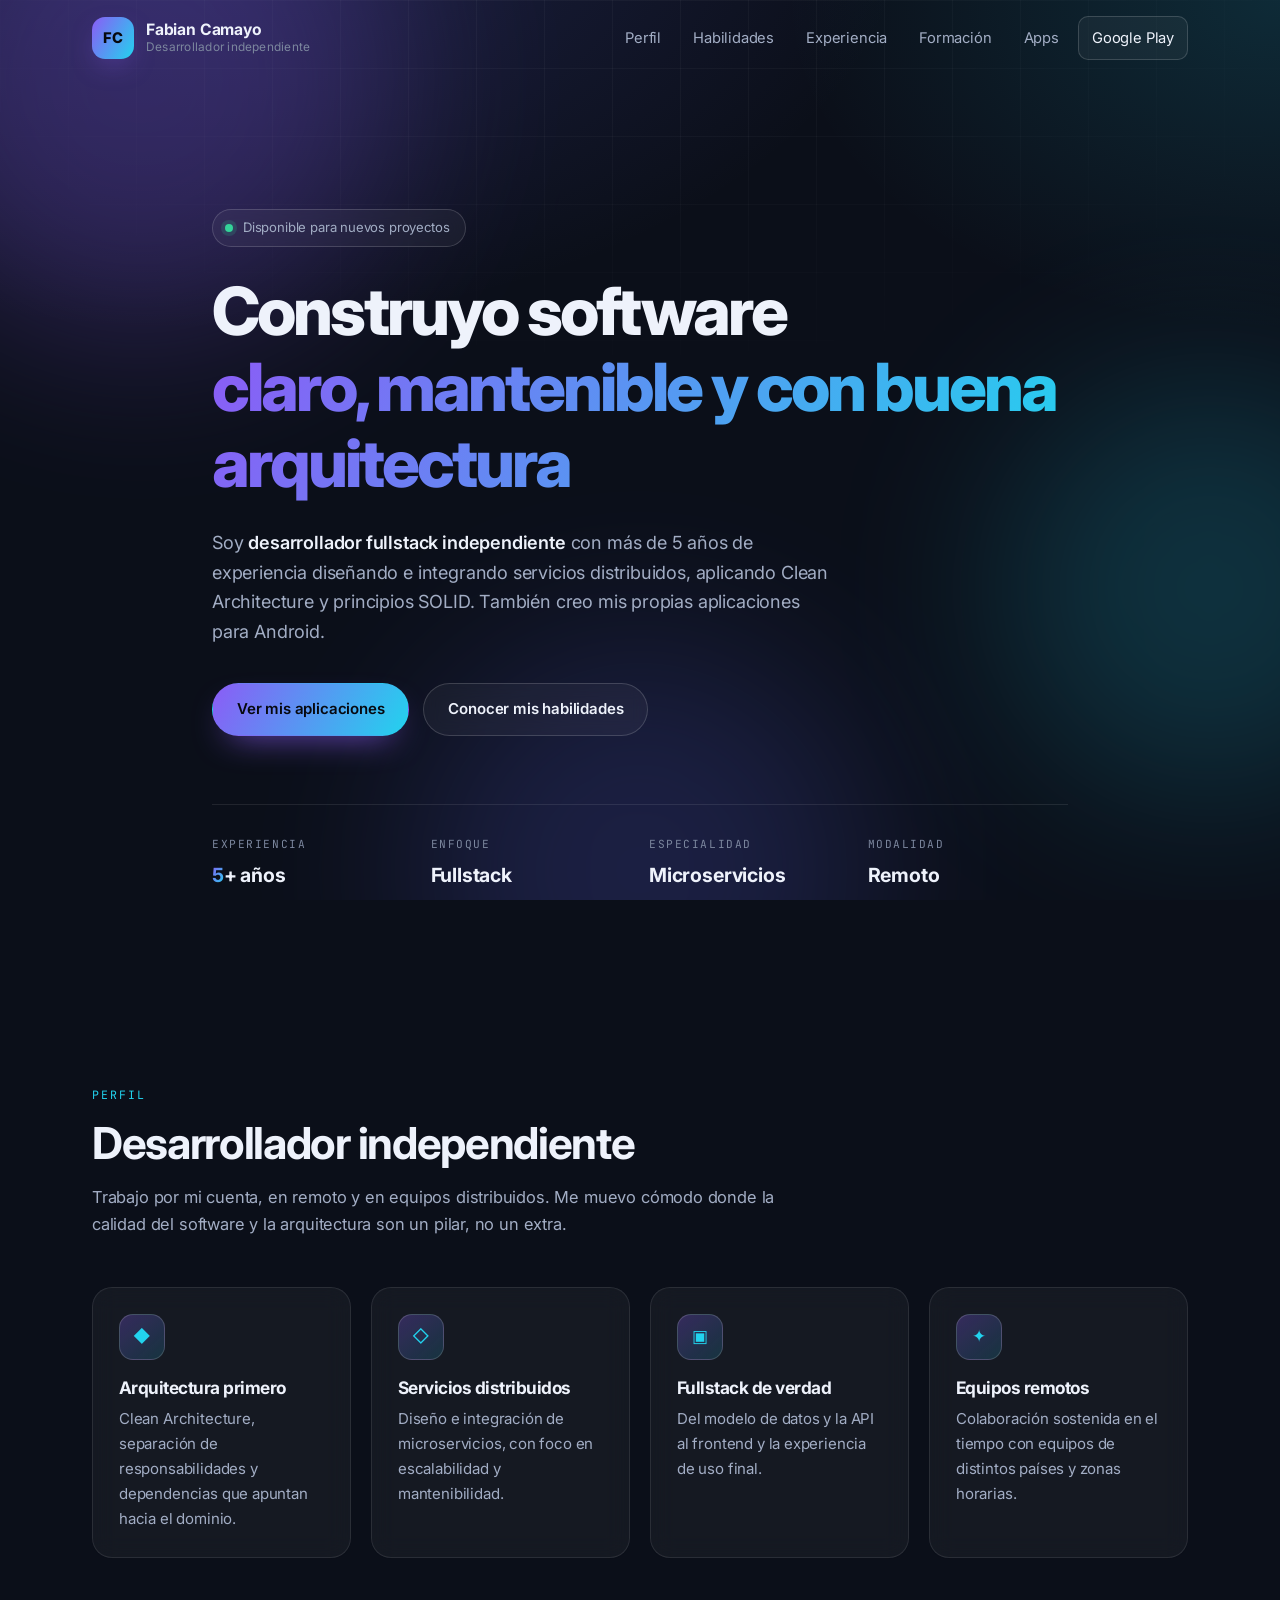
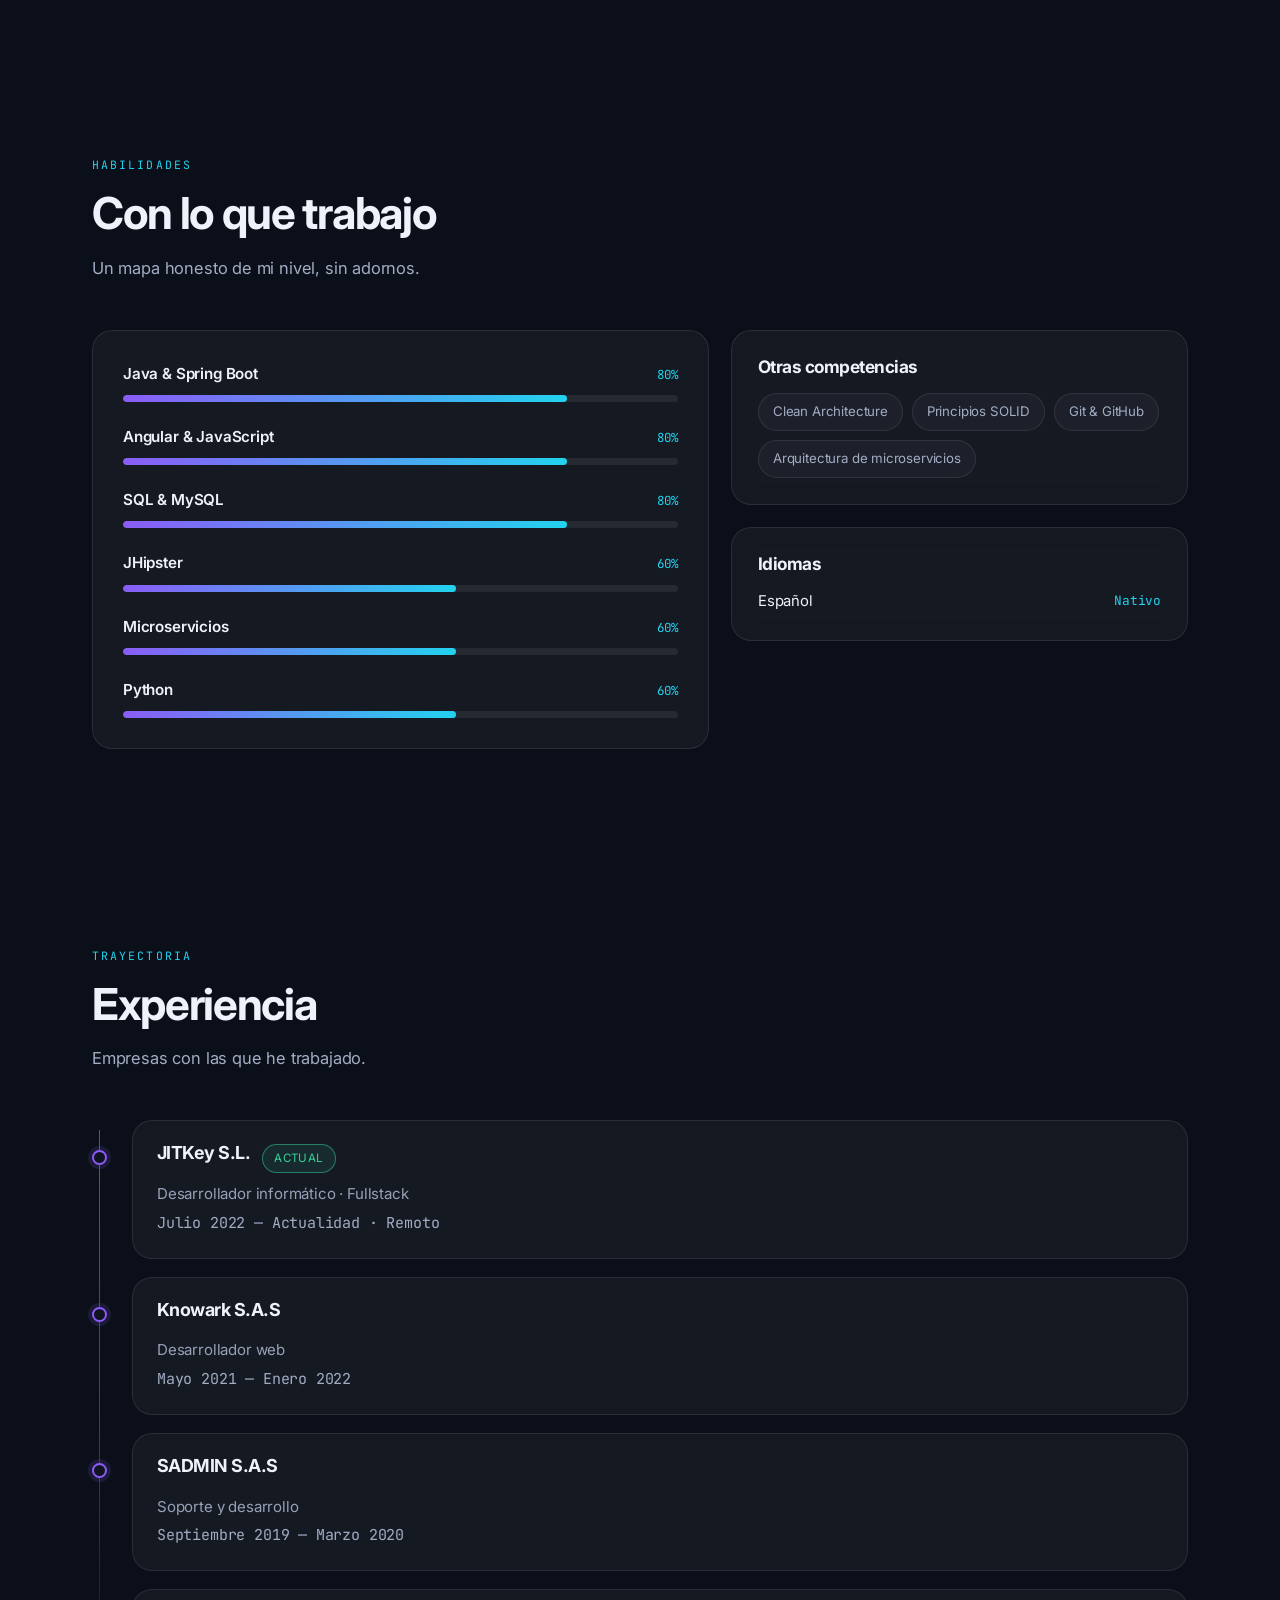
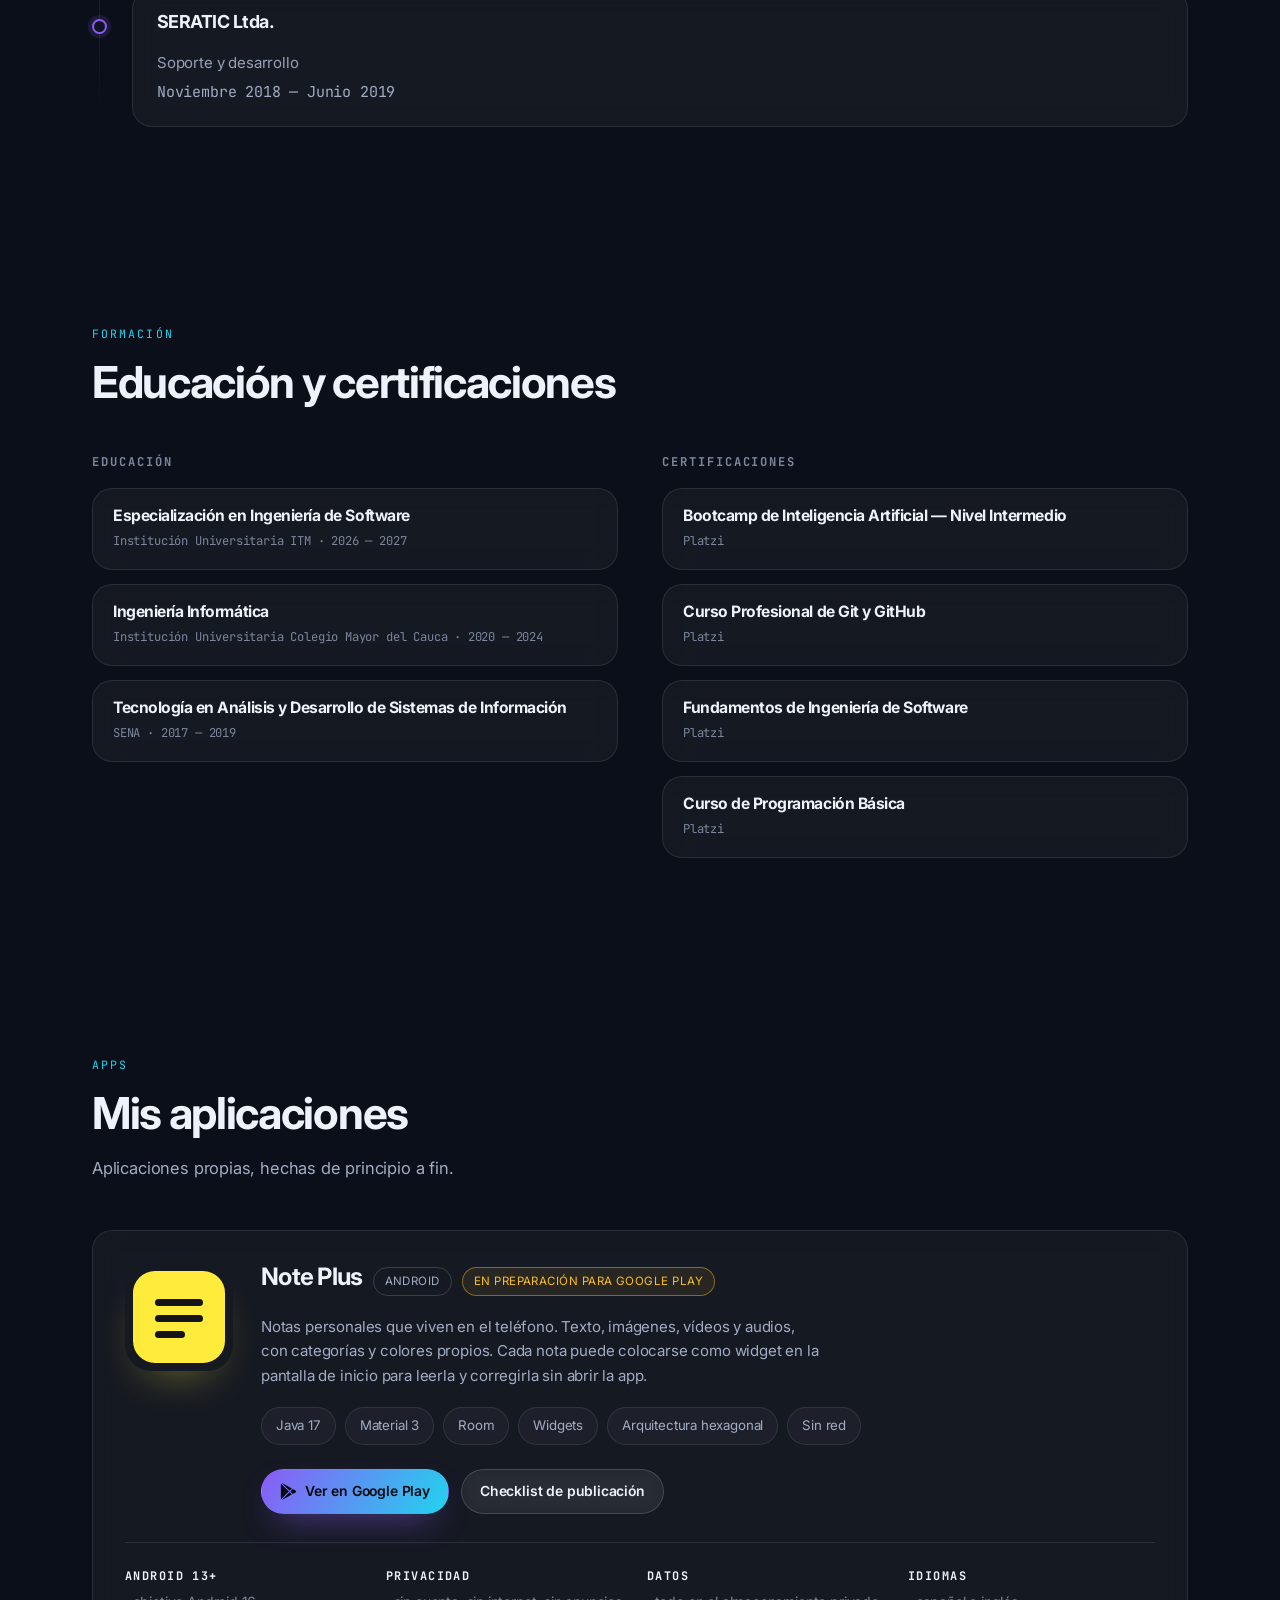
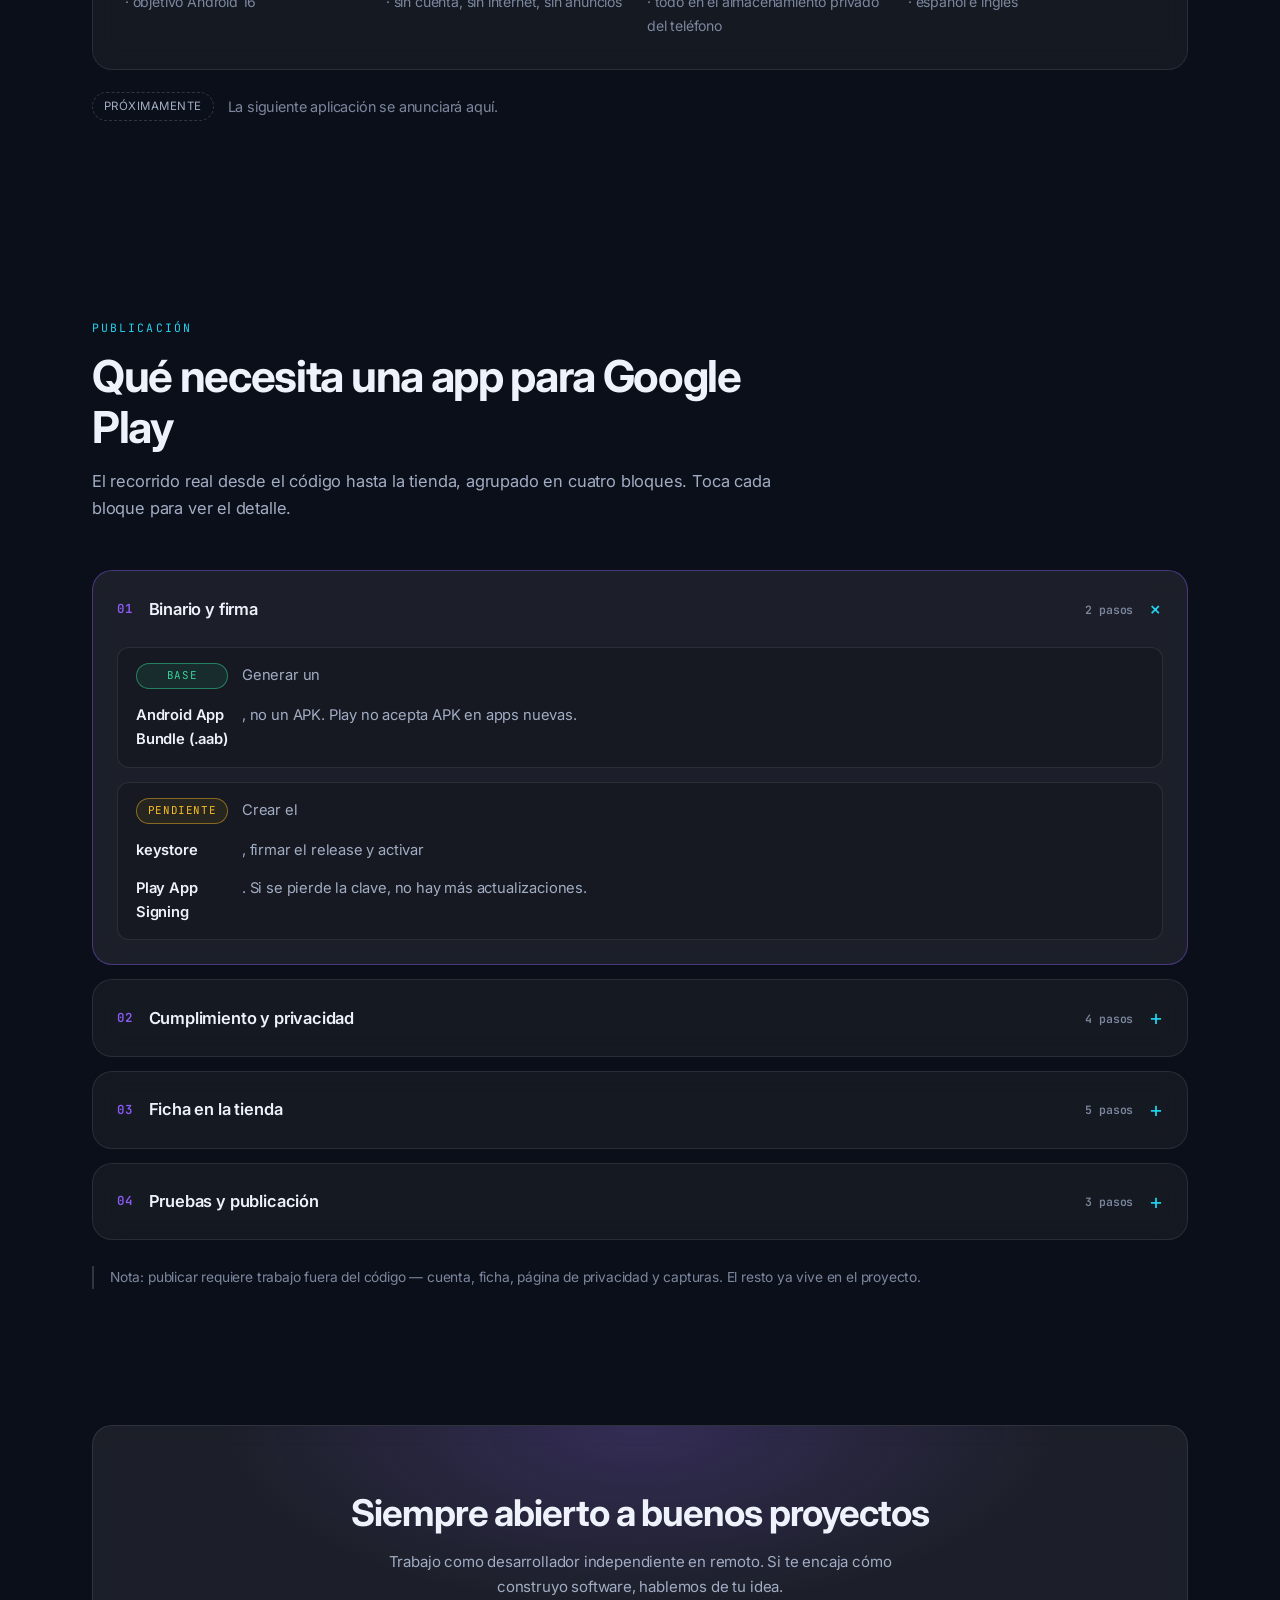
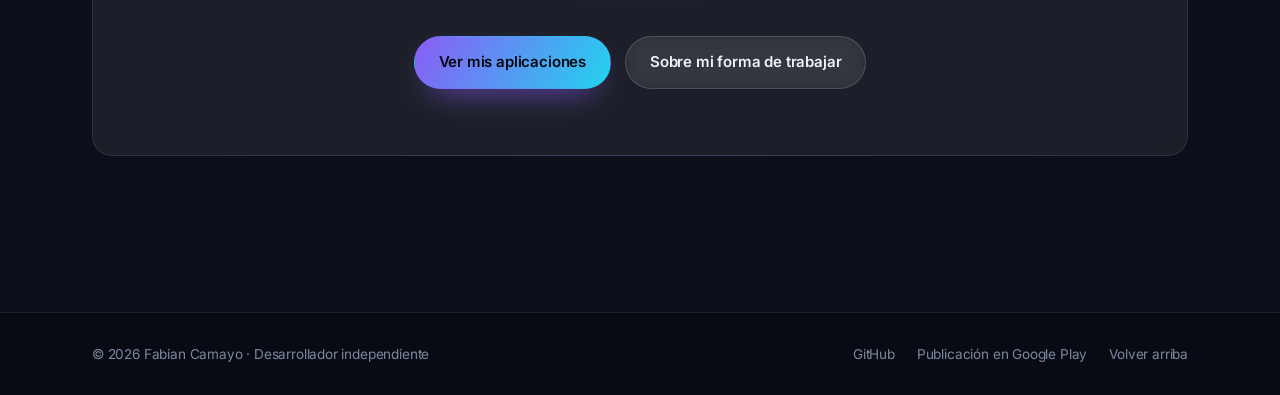
==== commit af007cde: "Apps: reemplazar boton Ver codigo por Ver en Google Play" ====
--- a/index.html
+++ b/index.html
@@ -364,8 +364,13 @@
               <li>Sin red</li>
             </ul>
             <div class="app-actions">
-              <a class="btn btn-primary btn-sm" href="#google-play">Checklist de publicación</a>
-              <a class="btn btn-ghost btn-sm" href="https://github.com/fabian-camayo/notesphone" target="_blank" rel="noopener">Ver código</a>
+              <a class="btn btn-primary btn-sm" href="https://play.google.com/store/apps/details?id=com.notesphone" target="_blank" rel="noopener">
+                <svg class="btn-icon" viewBox="0 0 24 24" aria-hidden="true" focusable="false">
+                  <path fill="currentColor" d="M22.018 13.298l-3.919 2.218-3.515-3.493 3.543-3.521 3.891 2.202a1.49 1.49 0 0 1 0 2.594zM1.337.924a1.486 1.486 0 0 0-.112.568v21.017c0 .217.045.419.124.6l11.155-11.087L1.337.924zm12.207 10.065l3.258-3.238L3.45.195a1.466 1.466 0 0 0-.946-.179l11.04 10.973zm0 2.067l-11 10.933c.298.036.612-.016.906-.183l13.324-7.54-3.23-3.21z"/>
+                </svg>
+                Ver en Google Play
+              </a>
+              <a class="btn btn-ghost btn-sm" href="#google-play">Checklist de publicación</a>
             </div>
           </div>
         </div>
--- a/assets/css/styles.css
+++ b/assets/css/styles.css
@@ -358,6 +358,7 @@
 }
 .btn-ghost:hover { transform: translateY(-2px); border-color: rgba(139, 92, 246, 0.7); }
 .btn-sm { padding: 10px 18px; font-size: 0.87rem; }
+.btn-icon { width: 17px; height: 17px; flex: none; }
 
 /* ── Tarjetas ───────────────────────────────────────────────────────────── */
 .card {
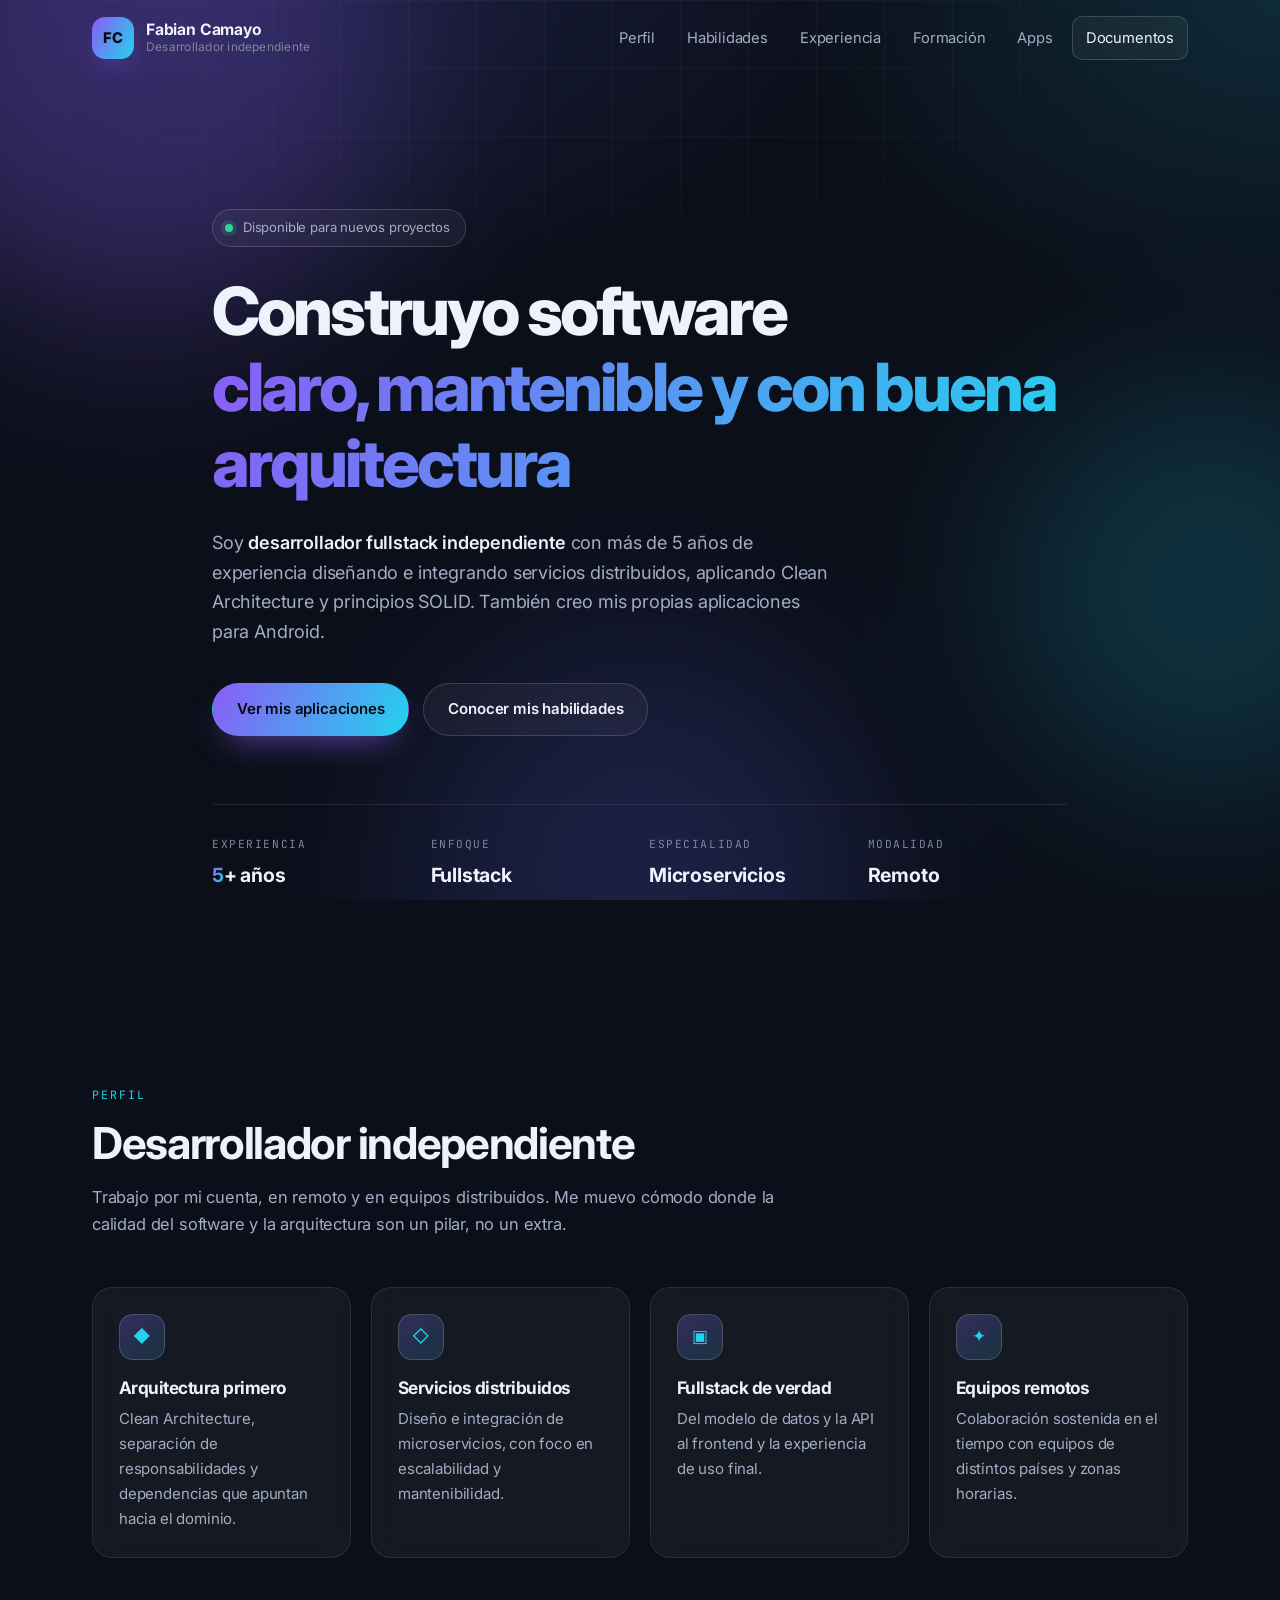
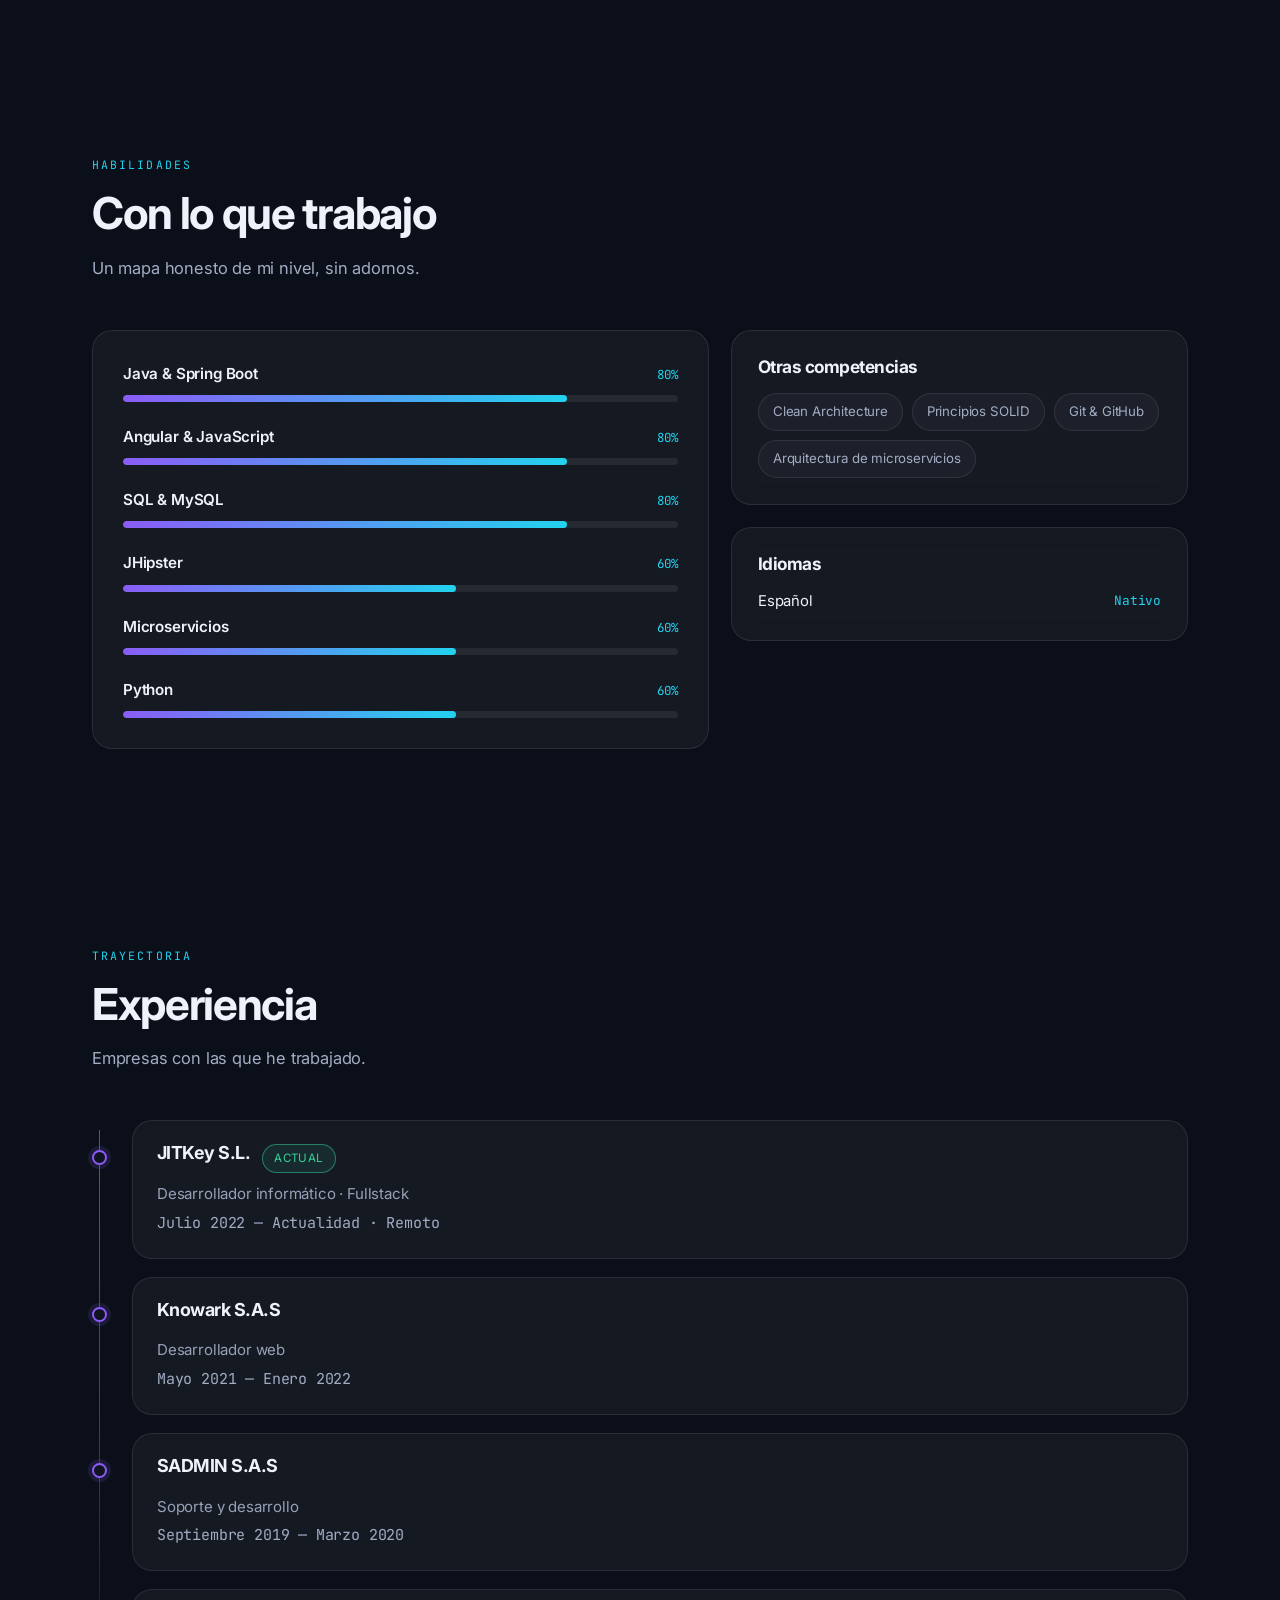
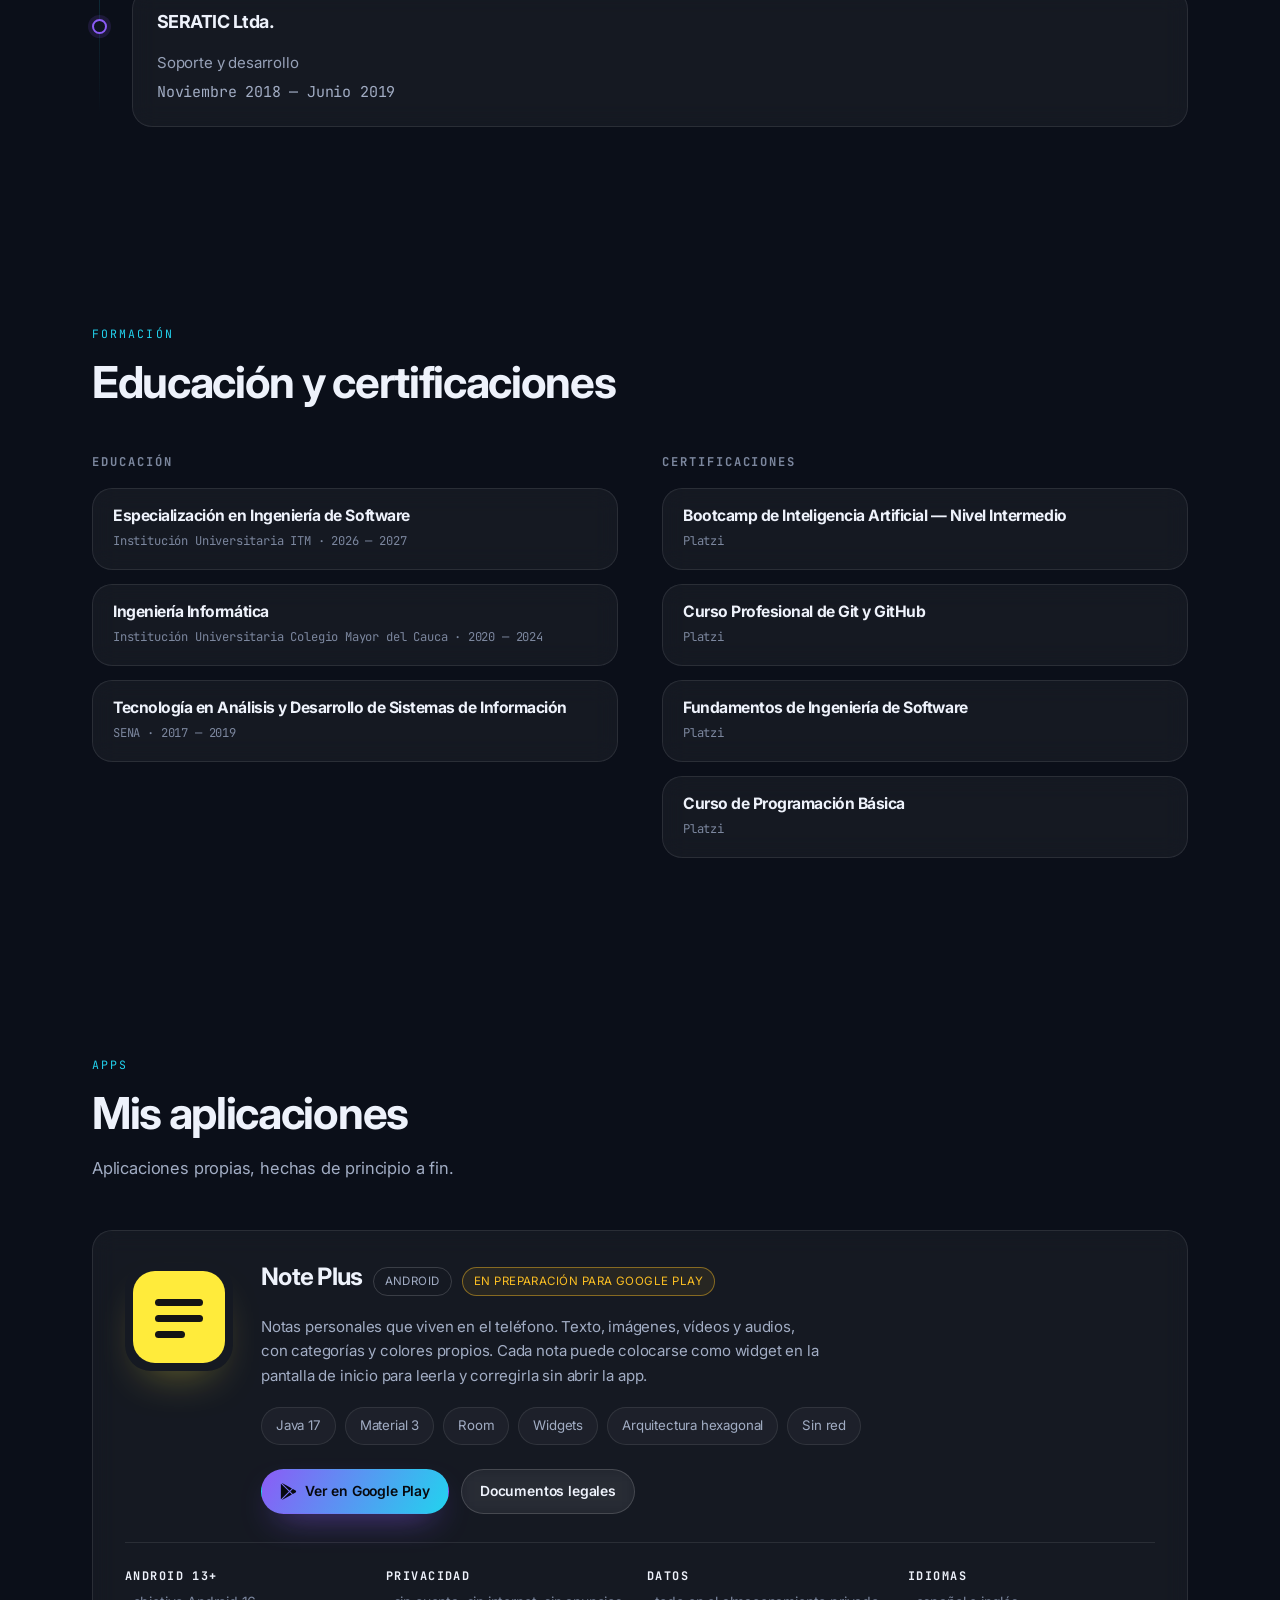
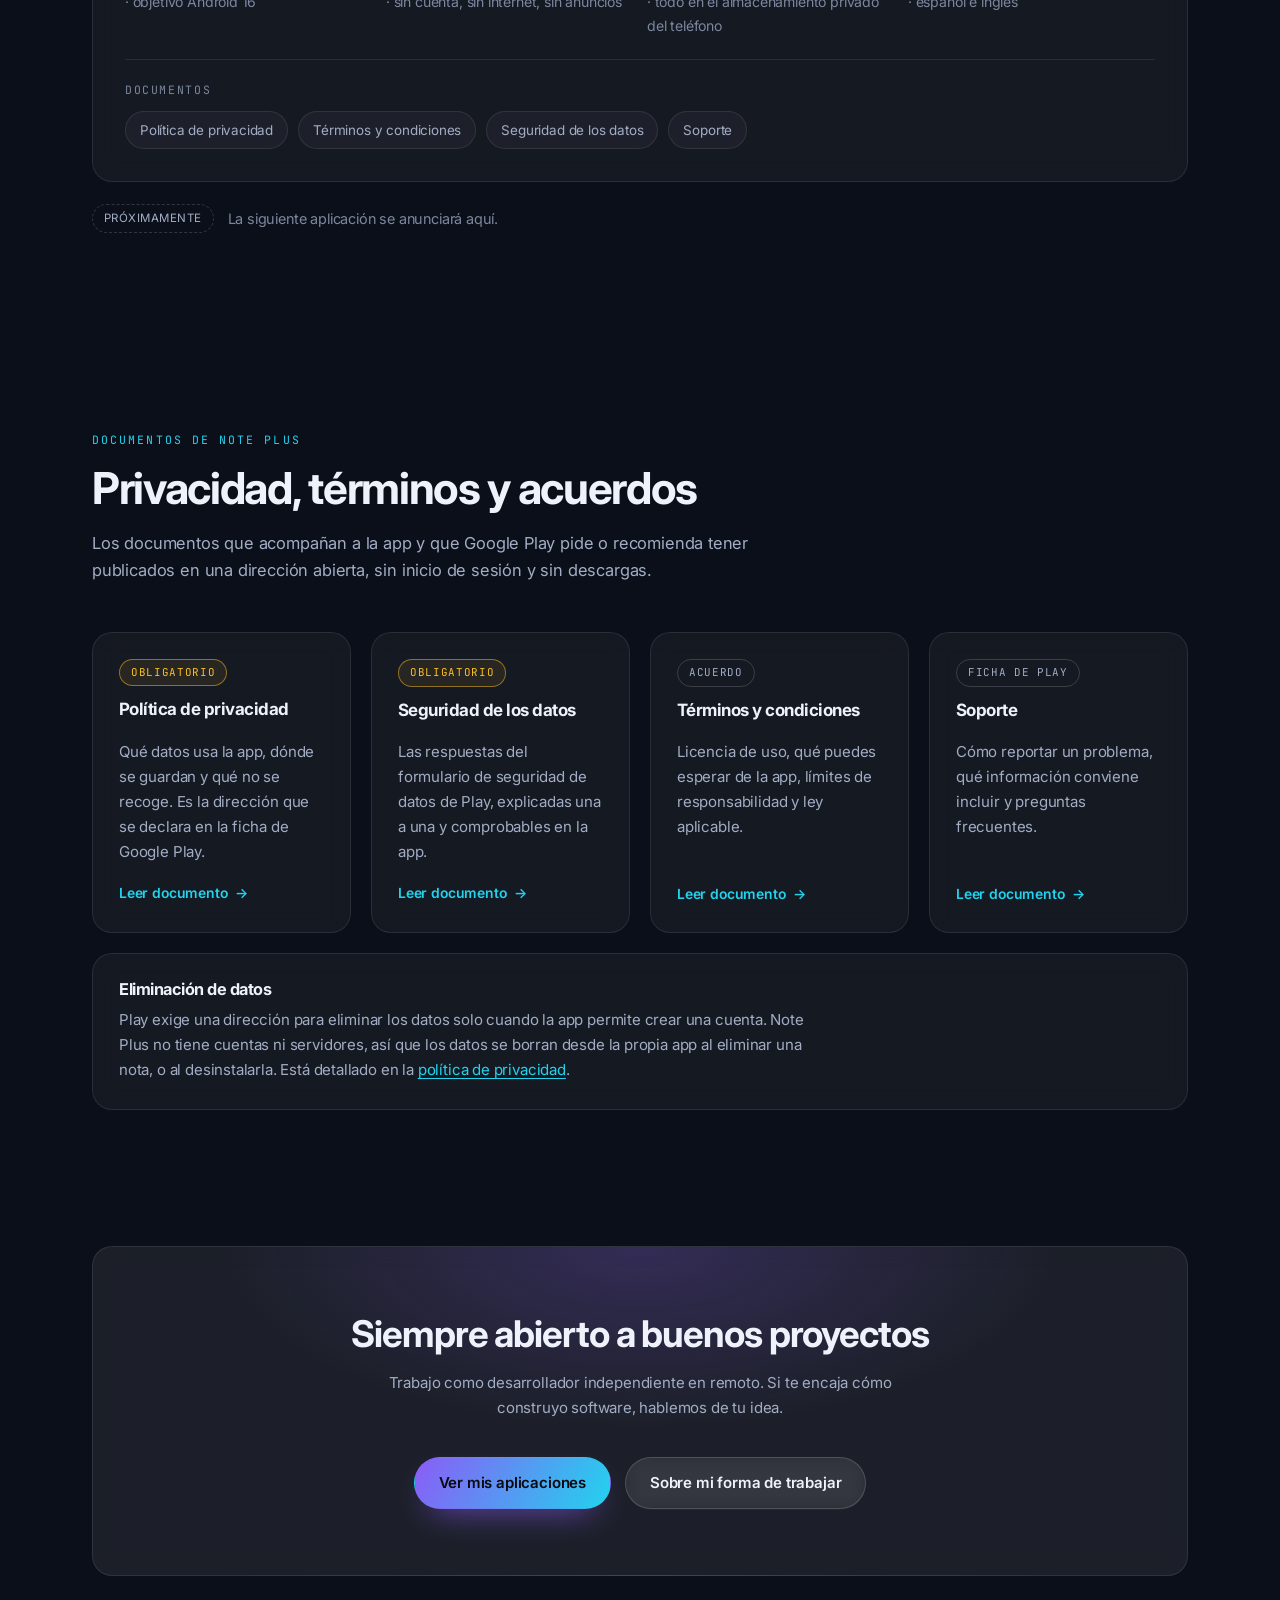
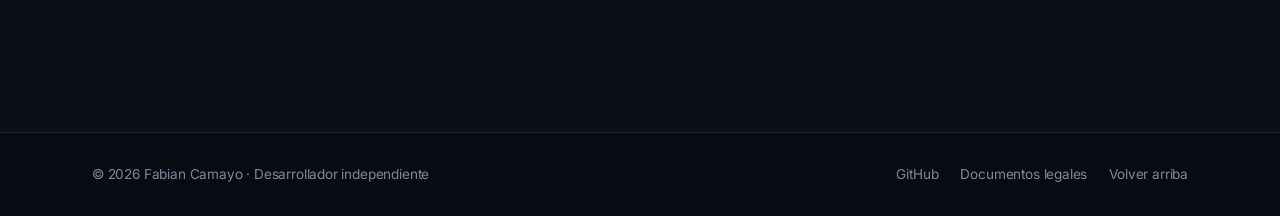
==== commit 37633979: "Sustituir el checklist por los documentos legales de Note Plus - Quita la seccion 'Que necesita una " ====
--- a/index.html
+++ b/index.html
@@ -53,7 +53,7 @@
       <a href="#experiencia">Experiencia</a>
       <a href="#formacion">Formación</a>
       <a href="#apps">Apps</a>
-      <a class="nav-cta" href="#google-play">Google Play</a>
+      <a class="nav-cta" href="#documentos">Documentos</a>
     </nav>
   </div>
 </header>
@@ -370,7 +370,7 @@
                 </svg>
                 Ver en Google Play
               </a>
-              <a class="btn btn-ghost btn-sm" href="#google-play">Checklist de publicación</a>
+              <a class="btn btn-ghost btn-sm" href="#documentos">Documentos legales</a>
             </div>
           </div>
         </div>
@@ -381,6 +381,16 @@
           <li><strong>Datos</strong> · todo en el almacenamiento privado del teléfono</li>
           <li><strong>Idiomas</strong> · español e inglés</li>
         </ul>
+
+        <div class="app-legal">
+          <span class="app-legal-title">Documentos</span>
+          <ul>
+            <li><a href="note-plus/privacidad/">Política de privacidad</a></li>
+            <li><a href="note-plus/terminos/">Términos y condiciones</a></li>
+            <li><a href="note-plus/seguridad-de-datos/">Seguridad de los datos</a></li>
+            <li><a href="note-plus/soporte/">Soporte</a></li>
+          </ul>
+        </div>
       </article>
 
       <p class="apps-next reveal">
@@ -390,113 +400,68 @@
     </div>
   </section>
 
-  <!-- ─────────────────────────── Google Play ─────────────────────────── -->
-  <section class="section" id="google-play">
+  <!-- ─────────────────────── Documentos legales ─────────────────────── -->
+  <section class="section" id="documentos">
     <div class="wrap">
       <div class="section-head reveal">
-        <span class="eyebrow">Publicación</span>
-        <h2>Qué necesita una app para Google Play</h2>
+        <span class="eyebrow">Documentos de Note Plus</span>
+        <h2>Privacidad, términos y acuerdos</h2>
         <p>
-          El recorrido real desde el código hasta la tienda, agrupado en cuatro bloques.
-          Toca cada bloque para ver el detalle.
+          Los documentos que acompañan a la app y que Google Play pide o recomienda tener
+          publicados en una dirección abierta, sin inicio de sesión y sin descargas.
         </p>
       </div>
 
-      <div class="accordion" id="accordion">
-        <details class="acc reveal" open>
-          <summary>
-            <span class="acc-num" aria-hidden="true">01</span>
-            <span class="acc-title">Binario y firma</span>
-            <span class="acc-hint">2 pasos</span>
-          </summary>
-          <div class="acc-body">
-            <ul class="checklist">
-              <li>
-                <span class="state done">Base</span>
-                Generar un <strong>Android App Bundle (.aab)</strong>, no un APK. Play no acepta APK en apps nuevas.
-              </li>
-              <li>
-                <span class="state pending">Pendiente</span>
-                Crear el <strong>keystore</strong>, firmar el release y activar <strong>Play App Signing</strong>. Si se pierde la clave, no hay más actualizaciones.
-              </li>
-            </ul>
-          </div>
-        </details>
-
-        <details class="acc reveal">
-          <summary>
-            <span class="acc-num" aria-hidden="true">02</span>
-            <span class="acc-title">Cumplimiento y privacidad</span>
-            <span class="acc-hint">4 pasos</span>
-          </summary>
-          <div class="acc-body">
-            <ul class="checklist">
-              <li>
-                <span class="state done">Hecho</span>
-                <strong>targetSdk 36</strong> (Android 16) y <strong>minSdk 33</strong>. Obligatorio para apps nuevas desde el 31 de agosto de 2026.
-              </li>
-              <li>
-                <span class="state done">Hecho</span>
-                Manifiesto sin permisos sensibles: <strong>sin internet</strong>, sin cámara, sin micrófono, sin almacenamiento compartido.
-              </li>
-              <li>
-                <span class="state pending">Pendiente</span>
-                <strong>Política de privacidad</strong> en una URL pública y estática (no un PDF, sin inicio de sesión).
-              </li>
-              <li>
-                <span class="state pending">Pendiente</span>
-                <strong>Formulario de seguridad de datos</strong>: declarar que no se recogen ni comparten datos, y que los medios se copian solo al almacenamiento privado.
-              </li>
-            </ul>
-          </div>
-        </details>
-
-        <details class="acc reveal">
-          <summary>
-            <span class="acc-num" aria-hidden="true">03</span>
-            <span class="acc-title">Ficha en la tienda</span>
-            <span class="acc-hint">5 pasos</span>
-          </summary>
-          <div class="acc-body">
-            <ul class="checklist">
-              <li><span class="state pending">Pendiente</span> Icono de tienda <strong>512 × 512</strong> en PNG.</li>
-              <li><span class="state pending">Pendiente</span> Gráfico de función <strong>1024 × 500</strong>.</li>
-              <li><span class="state pending">Pendiente</span> Capturas de teléfono (mínimo 2, mejor entre 4 y 8), en español e inglés.</li>
-              <li><span class="state pending">Pendiente</span> Nombre, descripción corta y descripción larga, más categoría y datos de soporte.</li>
-              <li><span class="state pending">Pendiente</span> Clasificación de contenido (IARC) y declaración del público objetivo.</li>
-            </ul>
-          </div>
-        </details>
-
-        <details class="acc reveal">
-          <summary>
-            <span class="acc-num" aria-hidden="true">04</span>
-            <span class="acc-title">Pruebas y publicación</span>
-            <span class="acc-hint">3 pasos</span>
-          </summary>
-          <div class="acc-body">
-            <ul class="checklist">
-              <li>
-                <span class="state pending">Pendiente</span>
-                <strong>Cuenta de desarrollador</strong> con verificación de identidad. En cuentas personales nuevas, prueba cerrada con <strong>12 testers durante 14 días</strong> antes de producción.
-              </li>
-              <li>
-                <span class="state pending">Pendiente</span>
-                Probar en un dispositivo real con <strong>API 33</strong> y otro con <strong>API 36</strong> antes de subir.
-              </li>
-              <li>
-                <span class="state pending">Pendiente</span>
-                Subir el bundle firmado y pasar de la prueba cerrada a producción. Cada actualización sube el <strong>versionCode</strong>.
-              </li>
-            </ul>
-          </div>
-        </details>
-      </div>
-
-      <p class="note reveal">
-        Nota: publicar requiere trabajo fuera del código — cuenta, ficha, página de privacidad y
-        capturas. El resto ya vive en el proyecto.
-      </p>
+      <div class="docs-grid">
+        <a class="card doc-card reveal" href="note-plus/privacidad/">
+          <span class="doc-tag doc-tag-req">Obligatorio</span>
+          <h3>Política de privacidad</h3>
+          <p>
+            Qué datos usa la app, dónde se guardan y qué no se recoge. Es la dirección que se
+            declara en la ficha de Google Play.
+          </p>
+          <span class="doc-link">Leer documento <span aria-hidden="true">→</span></span>
+        </a>
+
+        <a class="card doc-card reveal" href="note-plus/seguridad-de-datos/">
+          <span class="doc-tag doc-tag-req">Obligatorio</span>
+          <h3>Seguridad de los datos</h3>
+          <p>
+            Las respuestas del formulario de seguridad de datos de Play, explicadas una a una y
+            comprobables en la app.
+          </p>
+          <span class="doc-link">Leer documento <span aria-hidden="true">→</span></span>
+        </a>
+
+        <a class="card doc-card reveal" href="note-plus/terminos/">
+          <span class="doc-tag">Acuerdo</span>
+          <h3>Términos y condiciones</h3>
+          <p>
+            Licencia de uso, qué puedes esperar de la app, límites de responsabilidad y ley
+            aplicable.
+          </p>
+          <span class="doc-link">Leer documento <span aria-hidden="true">→</span></span>
+        </a>
+
+        <a class="card doc-card reveal" href="note-plus/soporte/">
+          <span class="doc-tag">Ficha de Play</span>
+          <h3>Soporte</h3>
+          <p>
+            Cómo reportar un problema, qué información conviene incluir y preguntas frecuentes.
+          </p>
+          <span class="doc-link">Leer documento <span aria-hidden="true">→</span></span>
+        </a>
+      </div>
+
+      <div class="card docs-note reveal">
+        <h3>Eliminación de datos</h3>
+        <p>
+          Play exige una dirección para eliminar los datos solo cuando la app permite crear una
+          cuenta. Note Plus no tiene cuentas ni servidores, así que los datos se borran desde la
+          propia app al eliminar una nota, o al desinstalarla. Está detallado en la
+          <a href="note-plus/privacidad/#eliminacion">política de privacidad</a>.
+        </p>
+      </div>
     </div>
   </section>
 
@@ -524,7 +489,7 @@
     <p>© <span id="year"></span> Fabian Camayo · Desarrollador independiente</p>
     <ul class="footer-links">
       <li><a href="https://github.com/fabian-camayo" target="_blank" rel="noopener">GitHub</a></li>
-      <li><a href="#google-play">Publicación en Google Play</a></li>
+      <li><a href="#documentos">Documentos legales</a></li>
       <li><a href="#inicio">Volver arriba</a></li>
     </ul>
   </div>
--- a/assets/css/styles.css
+++ b/assets/css/styles.css
@@ -557,89 +557,92 @@
   font-size: 0.9rem;
 }
 
-/* ── Acordeón (checklist Google Play) ───────────────────────────────────── */
-.accordion { display: grid; gap: 14px; }
-
-.acc {
-  border: 1px solid var(--line);
-  border-radius: var(--radius);
-  background: var(--surface);
-  backdrop-filter: blur(12px);
-  -webkit-backdrop-filter: blur(12px);
-  overflow: hidden;
-  transition: border-color 0.3s, background 0.3s;
-}
-.acc[open] { border-color: rgba(139, 92, 246, 0.42); background: var(--surface-strong); }
-
-.acc summary {
+/* ── Documentos legales ─────────────────────────────────────────────────── */
+.docs-grid {
+  display: grid;
+  grid-template-columns: repeat(auto-fit, minmax(258px, 1fr));
+  gap: 20px;
+}
+
+.doc-card {
   display: flex;
-  align-items: center;
-  gap: 16px;
-  padding: 20px 24px;
-  cursor: pointer;
-  list-style: none;
-  font-weight: 600;
-}
-.acc summary::-webkit-details-marker { display: none; }
-.acc summary::after {
-  content: "+";
-  margin-left: auto;
-  font-size: 1.35rem;
-  font-weight: 400;
-  color: var(--cyan);
-  transition: transform 0.3s var(--ease);
-}
-.acc[open] summary::after { transform: rotate(45deg); }
-
-.acc-num {
-  font-family: var(--mono);
-  font-size: 0.78rem;
-  color: var(--violet);
-  letter-spacing: 0.06em;
-}
-.acc-title { flex: 1; font-size: 1.03rem; }
-.acc-hint { font-family: var(--mono); font-size: 0.72rem; color: var(--dim); }
-
-.acc-body { padding: 0 24px 24px; }
-.acc-body .checklist { animation: fadeIn 0.35s var(--ease); }
-@keyframes fadeIn { from { opacity: 0; transform: translateY(-6px); } to { opacity: 1; transform: none; } }
-
-.checklist { display: grid; gap: 14px; }
-.checklist li {
-  display: grid;
-  grid-template-columns: 92px 1fr;
-  gap: 14px;
-  align-items: start;
-  padding: 15px 18px;
-  border: 1px solid var(--line);
-  border-radius: var(--radius-sm);
-  background: rgba(0, 0, 0, 0.18);
-  font-size: 0.92rem;
-  color: var(--muted);
-}
-.checklist strong { color: var(--text); font-weight: 600; }
-
-.state {
+  flex-direction: column;
+  align-items: flex-start;
+}
+
+.doc-tag {
   display: inline-block;
-  text-align: center;
-  padding: 3px 0;
+  margin-bottom: 14px;
+  padding: 4px 11px;
+  border: 1px solid var(--line-strong);
   border-radius: 100px;
   font-family: var(--mono);
   font-size: 0.68rem;
   letter-spacing: 0.06em;
   text-transform: uppercase;
-  border: 1px solid var(--line-strong);
   color: var(--muted);
 }
-.state.done { border-color: rgba(52, 211, 153, 0.5); color: var(--green); background: rgba(52, 211, 153, 0.1); }
-.state.pending { border-color: rgba(251, 191, 36, 0.45); color: var(--amber); background: rgba(251, 191, 36, 0.08); }
-
-.note {
-  margin-top: 26px;
-  font-size: 0.86rem;
+.doc-tag-req {
+  border-color: rgba(251, 191, 36, 0.5);
+  color: var(--amber);
+  background: rgba(251, 191, 36, 0.08);
+}
+
+.doc-card h3 { font-size: 1.06rem; }
+.doc-card p { margin-top: 10px; }
+
+.doc-link {
+  display: inline-flex;
+  align-items: center;
+  gap: 7px;
+  margin-top: auto;
+  padding-top: 18px;
+  font-size: 0.87rem;
+  font-weight: 600;
+  color: var(--cyan);
+}
+.doc-link span { transition: transform 0.3s var(--ease); }
+.doc-card:hover .doc-link span { transform: translateX(5px); }
+
+.docs-note { margin-top: 20px; }
+.docs-note h3 { font-size: 1.02rem; }
+.docs-note p { margin-top: 10px; max-width: 78ch; }
+.docs-note a {
+  color: var(--cyan);
+  text-decoration: underline;
+  text-underline-offset: 3px;
+}
+
+/* Enlaces a los documentos dentro de la tarjeta de una app */
+.app-legal {
+  margin-top: 22px;
+  padding-top: 20px;
+  border-top: 1px solid var(--line);
+}
+.app-legal-title {
+  display: block;
+  margin-bottom: 12px;
+  font-family: var(--mono);
+  font-size: 0.72rem;
+  letter-spacing: 0.14em;
+  text-transform: uppercase;
   color: var(--dim);
-  border-left: 2px solid var(--line-strong);
-  padding-left: 16px;
+}
+.app-legal ul { display: flex; flex-wrap: wrap; gap: 10px; }
+.app-legal a {
+  display: inline-block;
+  padding: 7px 14px;
+  border: 1px solid var(--line);
+  border-radius: 100px;
+  background: rgba(255, 255, 255, 0.035);
+  font-size: 0.84rem;
+  color: var(--muted);
+  transition: color 0.2s, border-color 0.2s, background 0.2s;
+}
+.app-legal a:hover {
+  color: var(--text);
+  border-color: rgba(34, 211, 238, 0.55);
+  background: var(--surface-strong);
 }
 
 /* ── CTA final ──────────────────────────────────────────────────────────── */
@@ -724,17 +727,11 @@
 
   .app-top { grid-template-columns: 1fr; gap: 20px; }
   .app-icon { width: 88px; height: 88px; border-radius: 22px; }
-
-  .checklist li { grid-template-columns: 1fr; gap: 9px; }
-  .state { justify-self: start; padding: 3px 12px; }
 }
 
 @media (max-width: 460px) {
   .brand-text small { display: none; }
   .hero-actions .btn { flex: 1 1 100%; }
-  .acc summary { padding: 18px; gap: 12px; }
-  .acc-hint { display: none; }
-  .acc-body { padding: 0 18px 20px; }
 }
 
 /* ── Accesibilidad: movimiento reducido ─────────────────────────────────── */
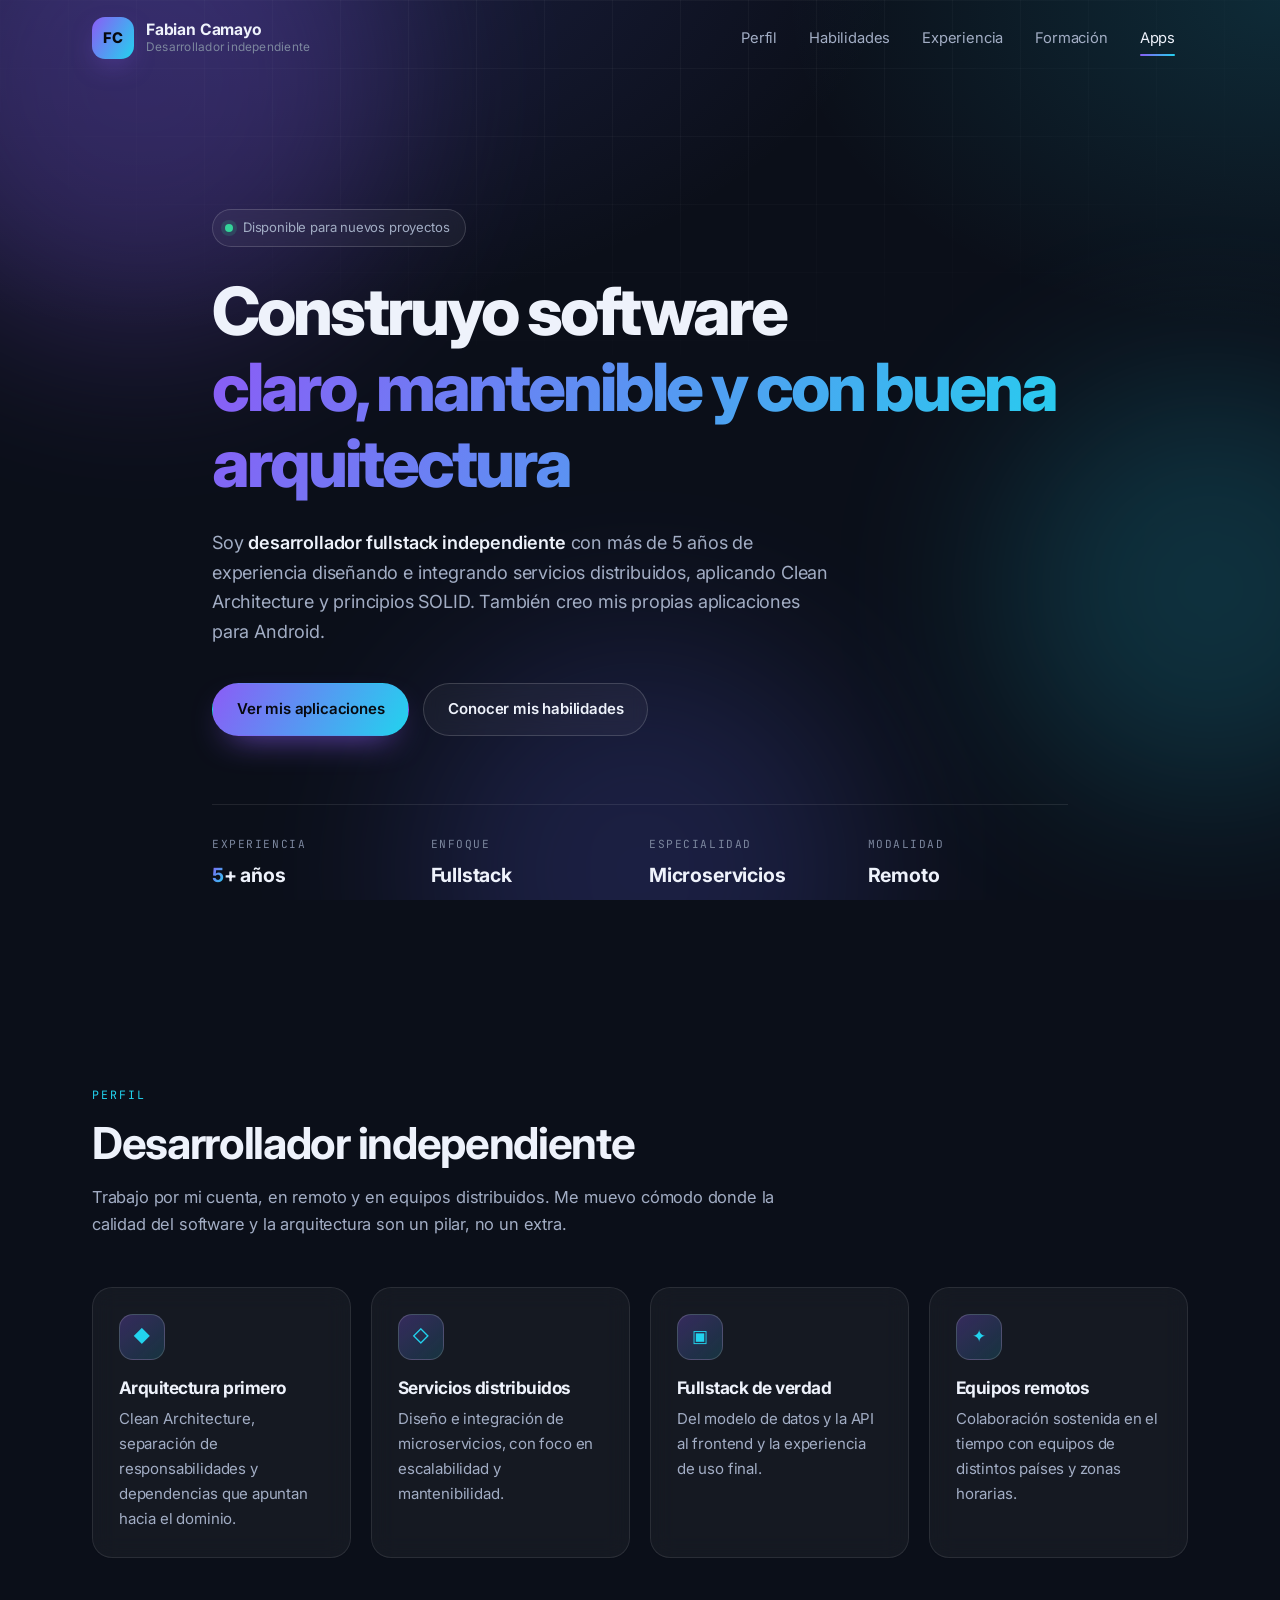
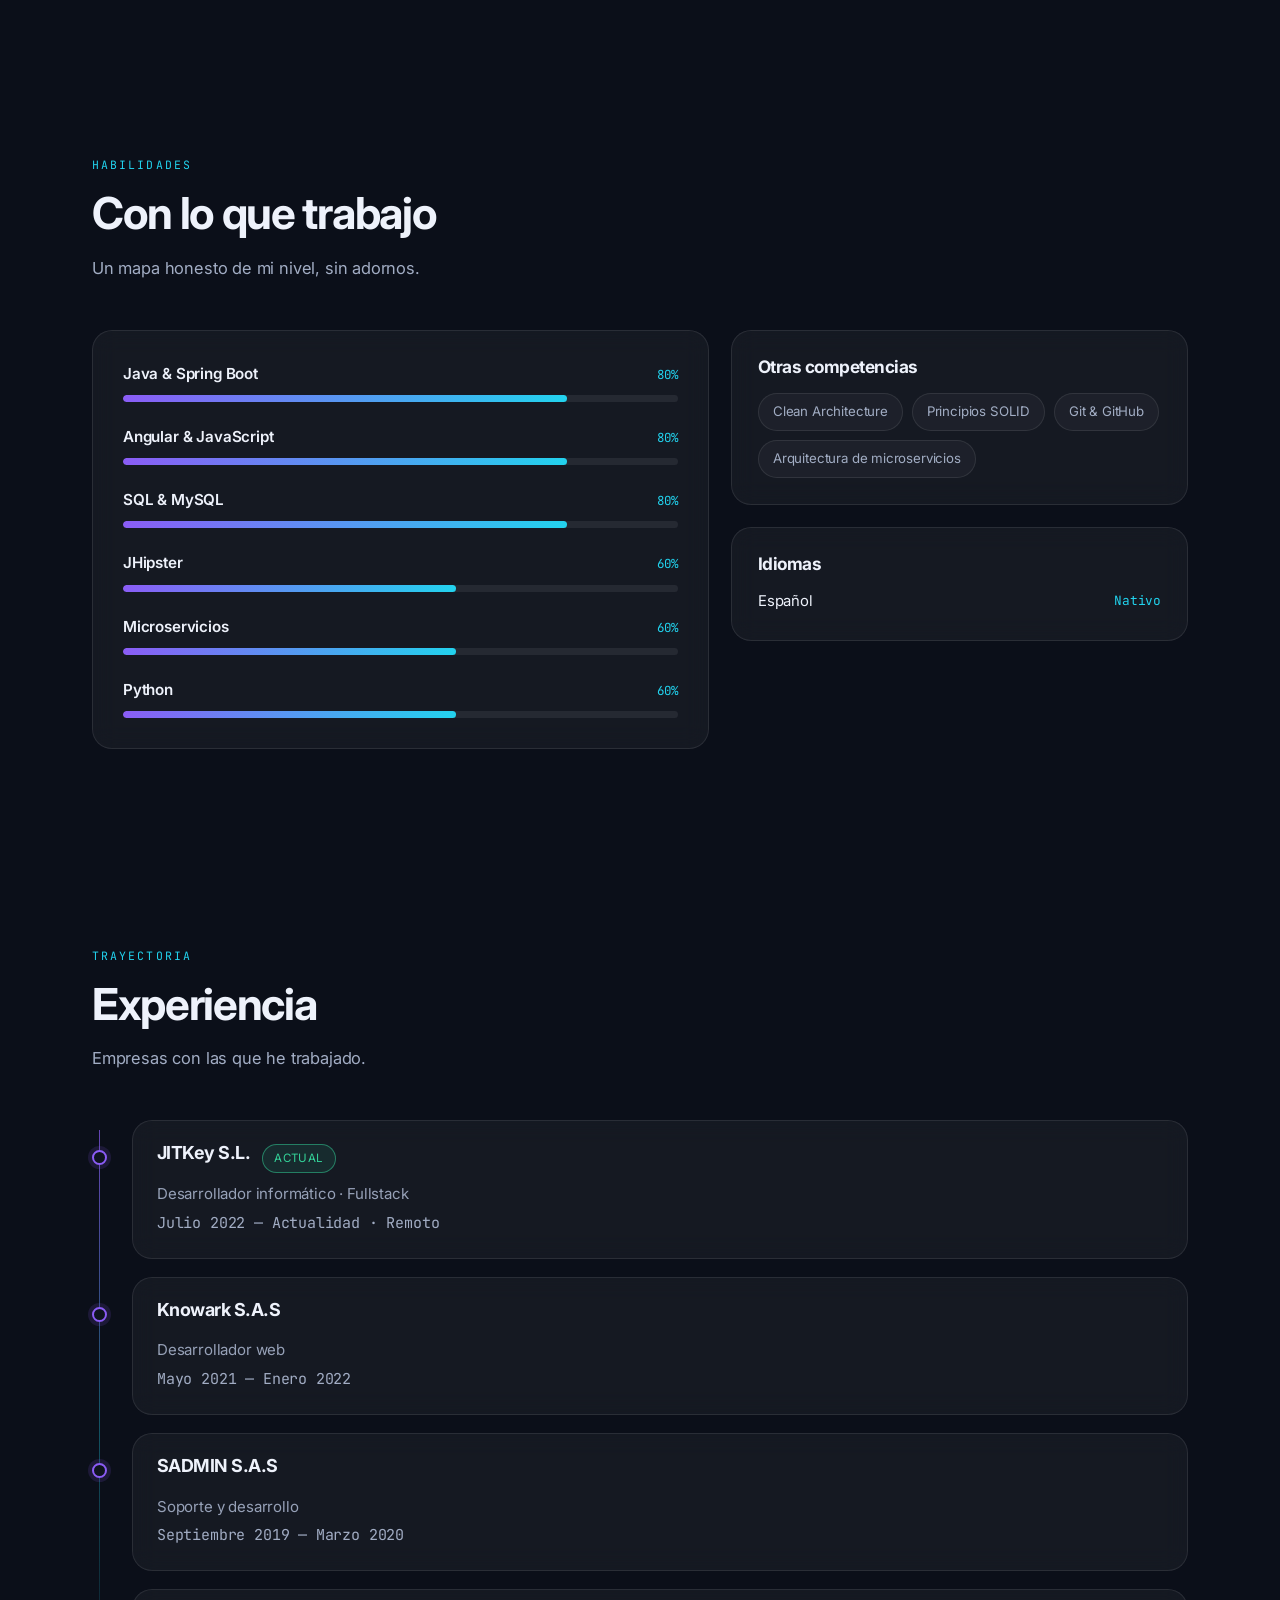
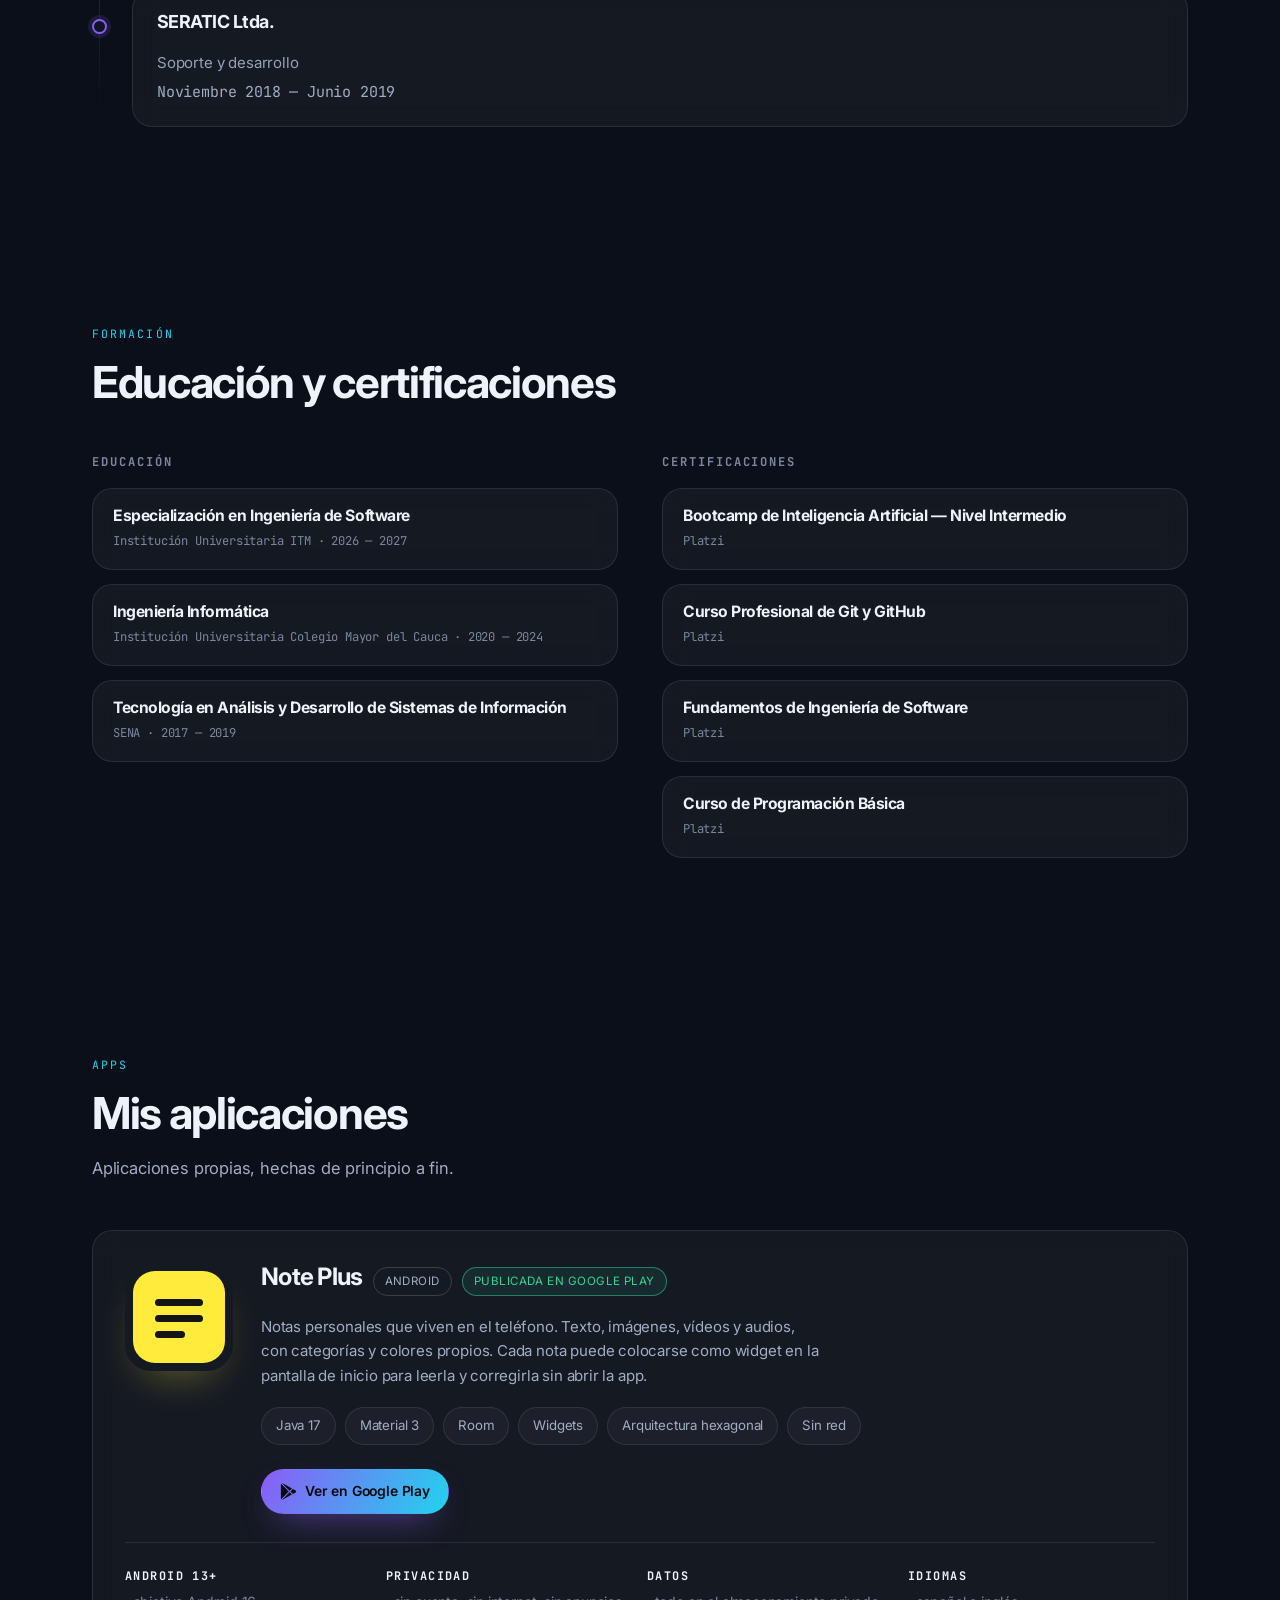
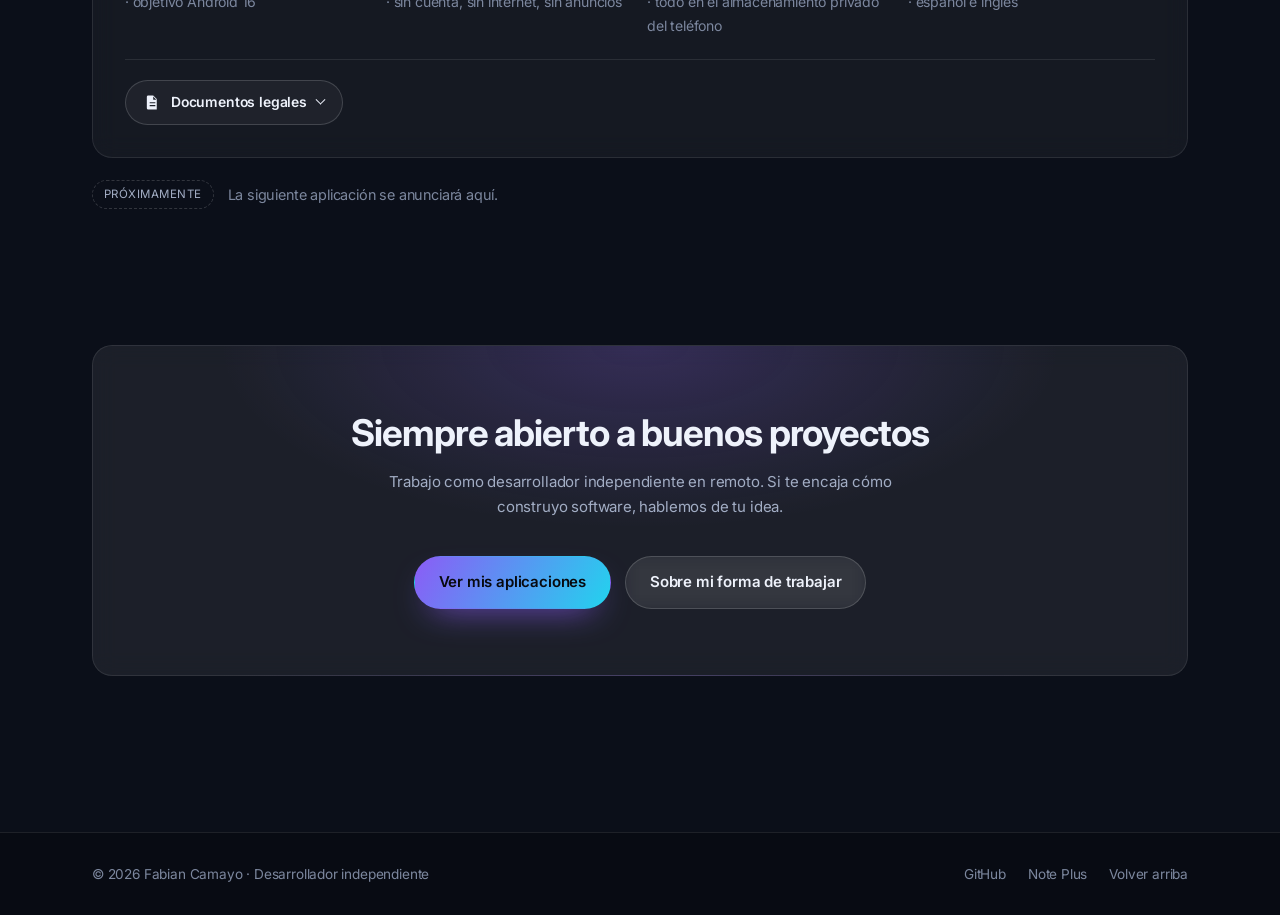
==== commit 221bb178: "Ocultar la sección de documentos y marcar Note Plus como publicada La sección #documentos deja de se" ====
--- a/index.html
+++ b/index.html
@@ -19,7 +19,7 @@
 <link rel="preconnect" href="https://fonts.googleapis.com" />
 <link rel="preconnect" href="https://fonts.gstatic.com" crossorigin />
 <link href="https://fonts.googleapis.com/css2?family=Inter:wght@400;500;600;700;800&family=JetBrains+Mono:wght@400;600&display=swap" rel="stylesheet" />
-<link rel="stylesheet" href="assets/css/styles.css" />
+<link rel="stylesheet" href="assets/css/styles.css?v=2" />
 </head>
 <body>
 <a class="skip-link" href="#contenido">Saltar al contenido</a>
@@ -53,7 +53,6 @@
       <a href="#experiencia">Experiencia</a>
       <a href="#formacion">Formación</a>
       <a href="#apps">Apps</a>
-      <a class="nav-cta" href="#documentos">Documentos</a>
     </nav>
   </div>
 </header>
@@ -348,7 +347,7 @@
             <div class="app-name-row">
               <h3>Note Plus</h3>
               <span class="chip">Android</span>
-              <span class="chip chip-soon">En preparación para Google Play</span>
+              <span class="chip chip-live">Publicada en Google Play</span>
             </div>
             <p class="app-desc">
               Notas personales que viven en el teléfono. Texto, imágenes, vídeos y audios, con
@@ -370,7 +369,6 @@
                 </svg>
                 Ver en Google Play
               </a>
-              <a class="btn btn-ghost btn-sm" href="#documentos">Documentos legales</a>
             </div>
           </div>
         </div>
@@ -382,86 +380,27 @@
           <li><strong>Idiomas</strong> · español e inglés</li>
         </ul>
 
-        <div class="app-legal">
-          <span class="app-legal-title">Documentos</span>
-          <ul>
+        <details class="app-docs">
+          <summary>
+            <svg class="btn-icon" viewBox="0 0 24 24" aria-hidden="true" focusable="false">
+              <path fill="currentColor" d="M6 2h7l5 5v15H6a2 2 0 0 1-2-2V4a2 2 0 0 1 2-2Zm7 1.6V8h4.4L13 3.6ZM8 13.2h8v-1.5H8v1.5Zm0 4h8v-1.5H8v1.5Z"/>
+            </svg>
+            Documentos legales
+            <span class="app-docs-chevron" aria-hidden="true"></span>
+          </summary>
+          <ul class="app-docs-list">
             <li><a href="note-plus/privacidad/">Política de privacidad</a></li>
             <li><a href="note-plus/terminos/">Términos y condiciones</a></li>
             <li><a href="note-plus/seguridad-de-datos/">Seguridad de los datos</a></li>
             <li><a href="note-plus/soporte/">Soporte</a></li>
           </ul>
-        </div>
+        </details>
       </article>
 
       <p class="apps-next reveal">
         <span class="chip chip-dashed">Próximamente</span>
         La siguiente aplicación se anunciará aquí.
       </p>
-    </div>
-  </section>
-
-  <!-- ─────────────────────── Documentos legales ─────────────────────── -->
-  <section class="section" id="documentos">
-    <div class="wrap">
-      <div class="section-head reveal">
-        <span class="eyebrow">Documentos de Note Plus</span>
-        <h2>Privacidad, términos y acuerdos</h2>
-        <p>
-          Los documentos que acompañan a la app y que Google Play pide o recomienda tener
-          publicados en una dirección abierta, sin inicio de sesión y sin descargas.
-        </p>
-      </div>
-
-      <div class="docs-grid">
-        <a class="card doc-card reveal" href="note-plus/privacidad/">
-          <span class="doc-tag doc-tag-req">Obligatorio</span>
-          <h3>Política de privacidad</h3>
-          <p>
-            Qué datos usa la app, dónde se guardan y qué no se recoge. Es la dirección que se
-            declara en la ficha de Google Play.
-          </p>
-          <span class="doc-link">Leer documento <span aria-hidden="true">→</span></span>
-        </a>
-
-        <a class="card doc-card reveal" href="note-plus/seguridad-de-datos/">
-          <span class="doc-tag doc-tag-req">Obligatorio</span>
-          <h3>Seguridad de los datos</h3>
-          <p>
-            Las respuestas del formulario de seguridad de datos de Play, explicadas una a una y
-            comprobables en la app.
-          </p>
-          <span class="doc-link">Leer documento <span aria-hidden="true">→</span></span>
-        </a>
-
-        <a class="card doc-card reveal" href="note-plus/terminos/">
-          <span class="doc-tag">Acuerdo</span>
-          <h3>Términos y condiciones</h3>
-          <p>
-            Licencia de uso, qué puedes esperar de la app, límites de responsabilidad y ley
-            aplicable.
-          </p>
-          <span class="doc-link">Leer documento <span aria-hidden="true">→</span></span>
-        </a>
-
-        <a class="card doc-card reveal" href="note-plus/soporte/">
-          <span class="doc-tag">Ficha de Play</span>
-          <h3>Soporte</h3>
-          <p>
-            Cómo reportar un problema, qué información conviene incluir y preguntas frecuentes.
-          </p>
-          <span class="doc-link">Leer documento <span aria-hidden="true">→</span></span>
-        </a>
-      </div>
-
-      <div class="card docs-note reveal">
-        <h3>Eliminación de datos</h3>
-        <p>
-          Play exige una dirección para eliminar los datos solo cuando la app permite crear una
-          cuenta. Note Plus no tiene cuentas ni servidores, así que los datos se borran desde la
-          propia app al eliminar una nota, o al desinstalarla. Está detallado en la
-          <a href="note-plus/privacidad/#eliminacion">política de privacidad</a>.
-        </p>
-      </div>
     </div>
   </section>
 
@@ -489,7 +428,7 @@
     <p>© <span id="year"></span> Fabian Camayo · Desarrollador independiente</p>
     <ul class="footer-links">
       <li><a href="https://github.com/fabian-camayo" target="_blank" rel="noopener">GitHub</a></li>
-      <li><a href="#documentos">Documentos legales</a></li>
+      <li><a href="#apps">Note Plus</a></li>
       <li><a href="#inicio">Volver arriba</a></li>
     </ul>
   </div>
--- a/assets/css/styles.css
+++ b/assets/css/styles.css
@@ -232,14 +232,6 @@
   border-radius: 2px;
   background: var(--grad);
 }
-
-.nav-cta {
-  border: 1px solid var(--line-strong);
-  color: var(--text) !important;
-  background: var(--surface);
-}
-.nav-cta:hover { border-color: rgba(34, 211, 238, 0.6); }
-.nav-cta::after { display: none !important; }
 
 .nav-toggle {
   display: none;
@@ -500,7 +492,6 @@
   white-space: nowrap;
 }
 .chip-live { border-color: rgba(52, 211, 153, 0.5); color: var(--green); background: rgba(52, 211, 153, 0.1); }
-.chip-soon { border-color: rgba(251, 191, 36, 0.45); color: var(--amber); background: rgba(251, 191, 36, 0.08); }
 .chip-dashed { border-style: dashed; }
 
 /* ── Formación ──────────────────────────────────────────────────────────── */
@@ -557,89 +548,60 @@
   font-size: 0.9rem;
 }
 
-/* ── Documentos legales ─────────────────────────────────────────────────── */
-.docs-grid {
-  display: grid;
-  grid-template-columns: repeat(auto-fit, minmax(258px, 1fr));
-  gap: 20px;
-}
-
-.doc-card {
-  display: flex;
-  flex-direction: column;
-  align-items: flex-start;
-}
-
-.doc-tag {
-  display: inline-block;
-  margin-bottom: 14px;
-  padding: 4px 11px;
-  border: 1px solid var(--line-strong);
-  border-radius: 100px;
-  font-family: var(--mono);
-  font-size: 0.68rem;
-  letter-spacing: 0.06em;
-  text-transform: uppercase;
-  color: var(--muted);
-}
-.doc-tag-req {
-  border-color: rgba(251, 191, 36, 0.5);
-  color: var(--amber);
-  background: rgba(251, 191, 36, 0.08);
-}
-
-.doc-card h3 { font-size: 1.06rem; }
-.doc-card p { margin-top: 10px; }
-
-.doc-link {
-  display: inline-flex;
-  align-items: center;
-  gap: 7px;
-  margin-top: auto;
-  padding-top: 18px;
-  font-size: 0.87rem;
-  font-weight: 600;
-  color: var(--cyan);
-}
-.doc-link span { transition: transform 0.3s var(--ease); }
-.doc-card:hover .doc-link span { transform: translateX(5px); }
-
-.docs-note { margin-top: 20px; }
-.docs-note h3 { font-size: 1.02rem; }
-.docs-note p { margin-top: 10px; max-width: 78ch; }
-.docs-note a {
-  color: var(--cyan);
-  text-decoration: underline;
-  text-underline-offset: 3px;
-}
-
-/* Enlaces a los documentos dentro de la tarjeta de una app */
-.app-legal {
+/* ── Documentos dentro de la tarjeta de una app ─────────────────────────── */
+.app-docs {
   margin-top: 22px;
   padding-top: 20px;
   border-top: 1px solid var(--line);
 }
-.app-legal-title {
-  display: block;
-  margin-bottom: 12px;
-  font-family: var(--mono);
-  font-size: 0.72rem;
-  letter-spacing: 0.14em;
-  text-transform: uppercase;
-  color: var(--dim);
-}
-.app-legal ul { display: flex; flex-wrap: wrap; gap: 10px; }
-.app-legal a {
+
+.app-docs summary {
+  display: inline-flex;
+  align-items: center;
+  gap: 10px;
+  padding: 10px 18px;
+  border: 1px solid var(--line-strong);
+  border-radius: 100px;
+  background: var(--surface);
+  font-size: 0.87rem;
+  font-weight: 600;
+  cursor: pointer;
+  list-style: none;
+  transition: border-color 0.25s, background 0.25s;
+}
+.app-docs summary::-webkit-details-marker { display: none; }
+.app-docs summary:hover {
+  border-color: rgba(139, 92, 246, 0.7);
+  background: var(--surface-strong);
+}
+
+.app-docs-chevron {
+  width: 7px;
+  height: 7px;
+  border-right: 1.5px solid currentColor;
+  border-bottom: 1.5px solid currentColor;
+  transform: rotate(45deg) translate(-2px, -2px);
+  transition: transform 0.3s var(--ease);
+}
+.app-docs[open] .app-docs-chevron { transform: rotate(225deg) translate(-3px, -1px); }
+
+.app-docs-list {
+  display: flex;
+  flex-wrap: wrap;
+  gap: 10px;
+  margin-top: 16px;
+}
+.app-docs-list a {
   display: inline-block;
-  padding: 7px 14px;
+  padding: 8px 15px;
   border: 1px solid var(--line);
   border-radius: 100px;
   background: rgba(255, 255, 255, 0.035);
-  font-size: 0.84rem;
+  font-size: 0.85rem;
   color: var(--muted);
   transition: color 0.2s, border-color 0.2s, background 0.2s;
 }
-.app-legal a:hover {
+.app-docs-list a:hover {
   color: var(--text);
   border-color: rgba(34, 211, 238, 0.55);
   background: var(--surface-strong);
@@ -750,6 +712,6 @@
 @media print {
   .bg, .nav, .progress, .footer, .hero-actions { display: none !important; }
   body { background: #fff; color: #000; }
-  .card, .acc { border-color: #ccc; background: none; }
+  .card { border-color: #ccc; background: none; }
   .reveal { opacity: 1; transform: none; }
 }
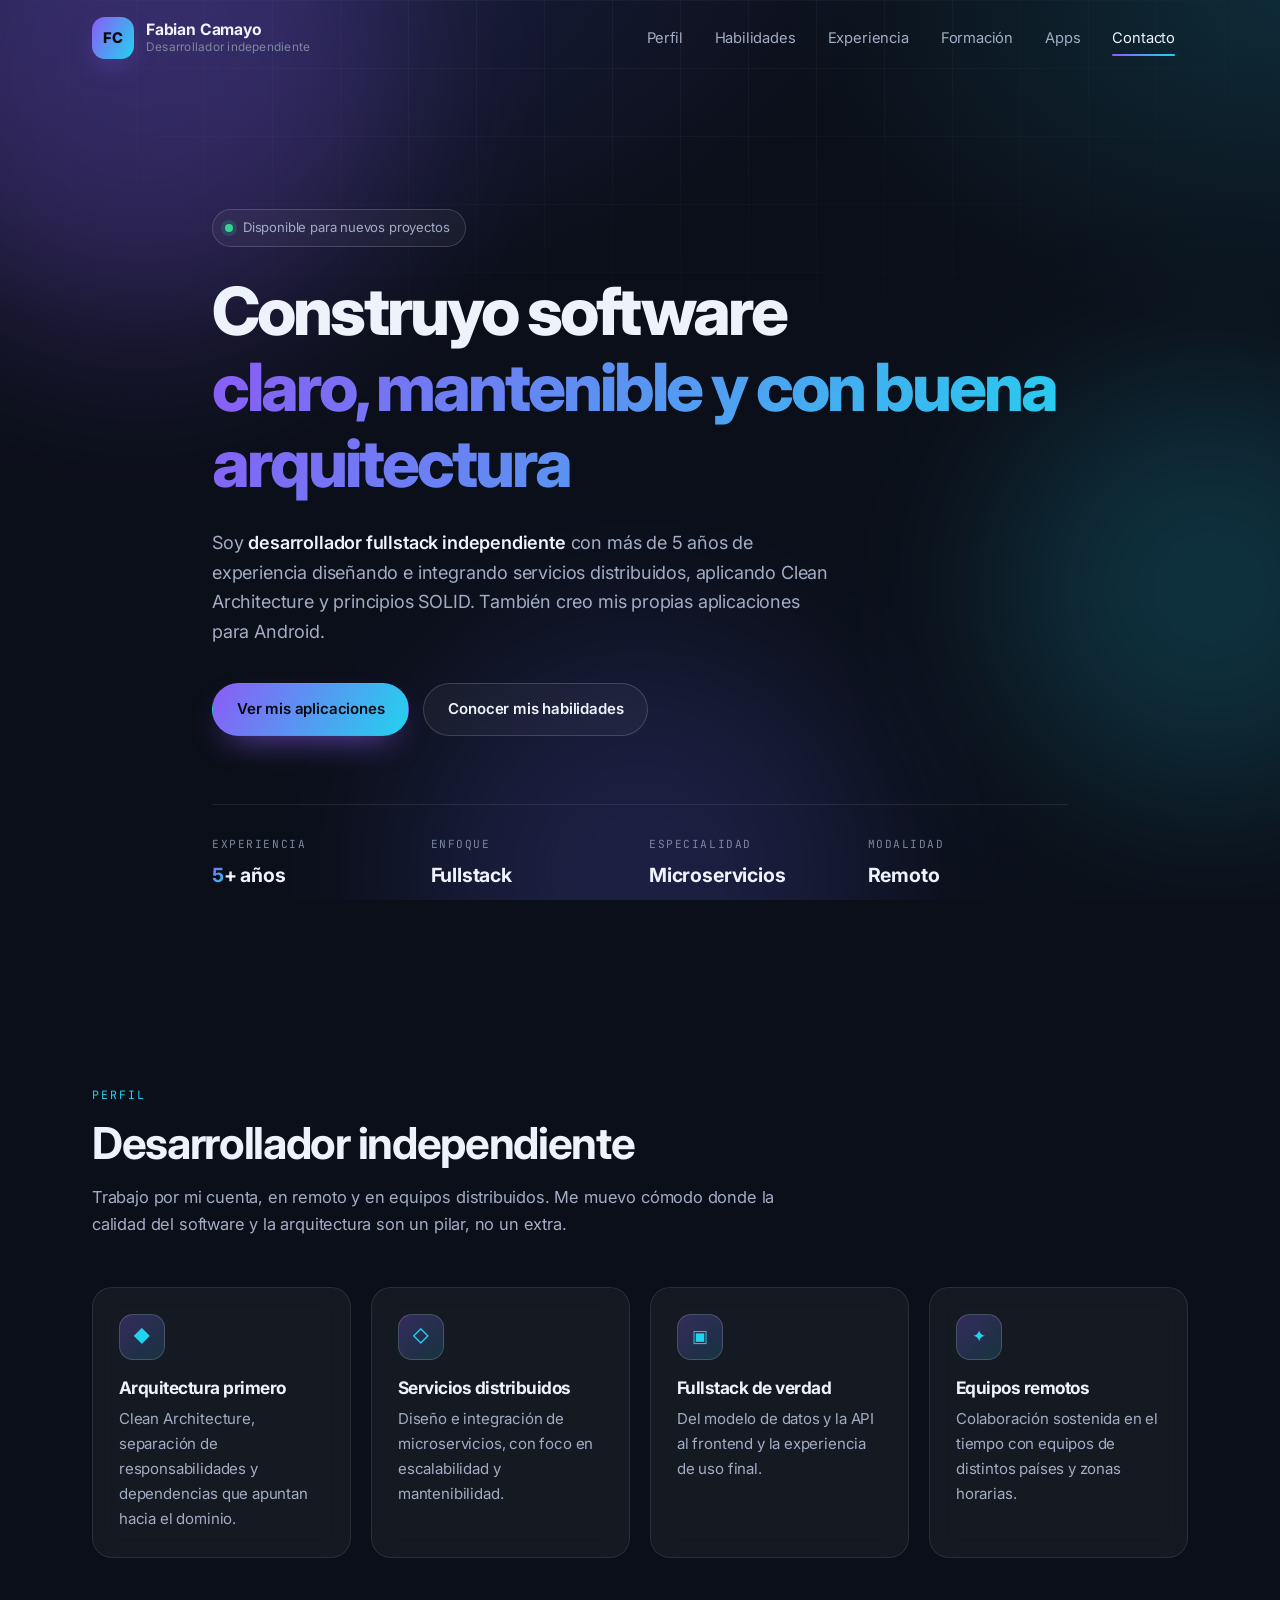
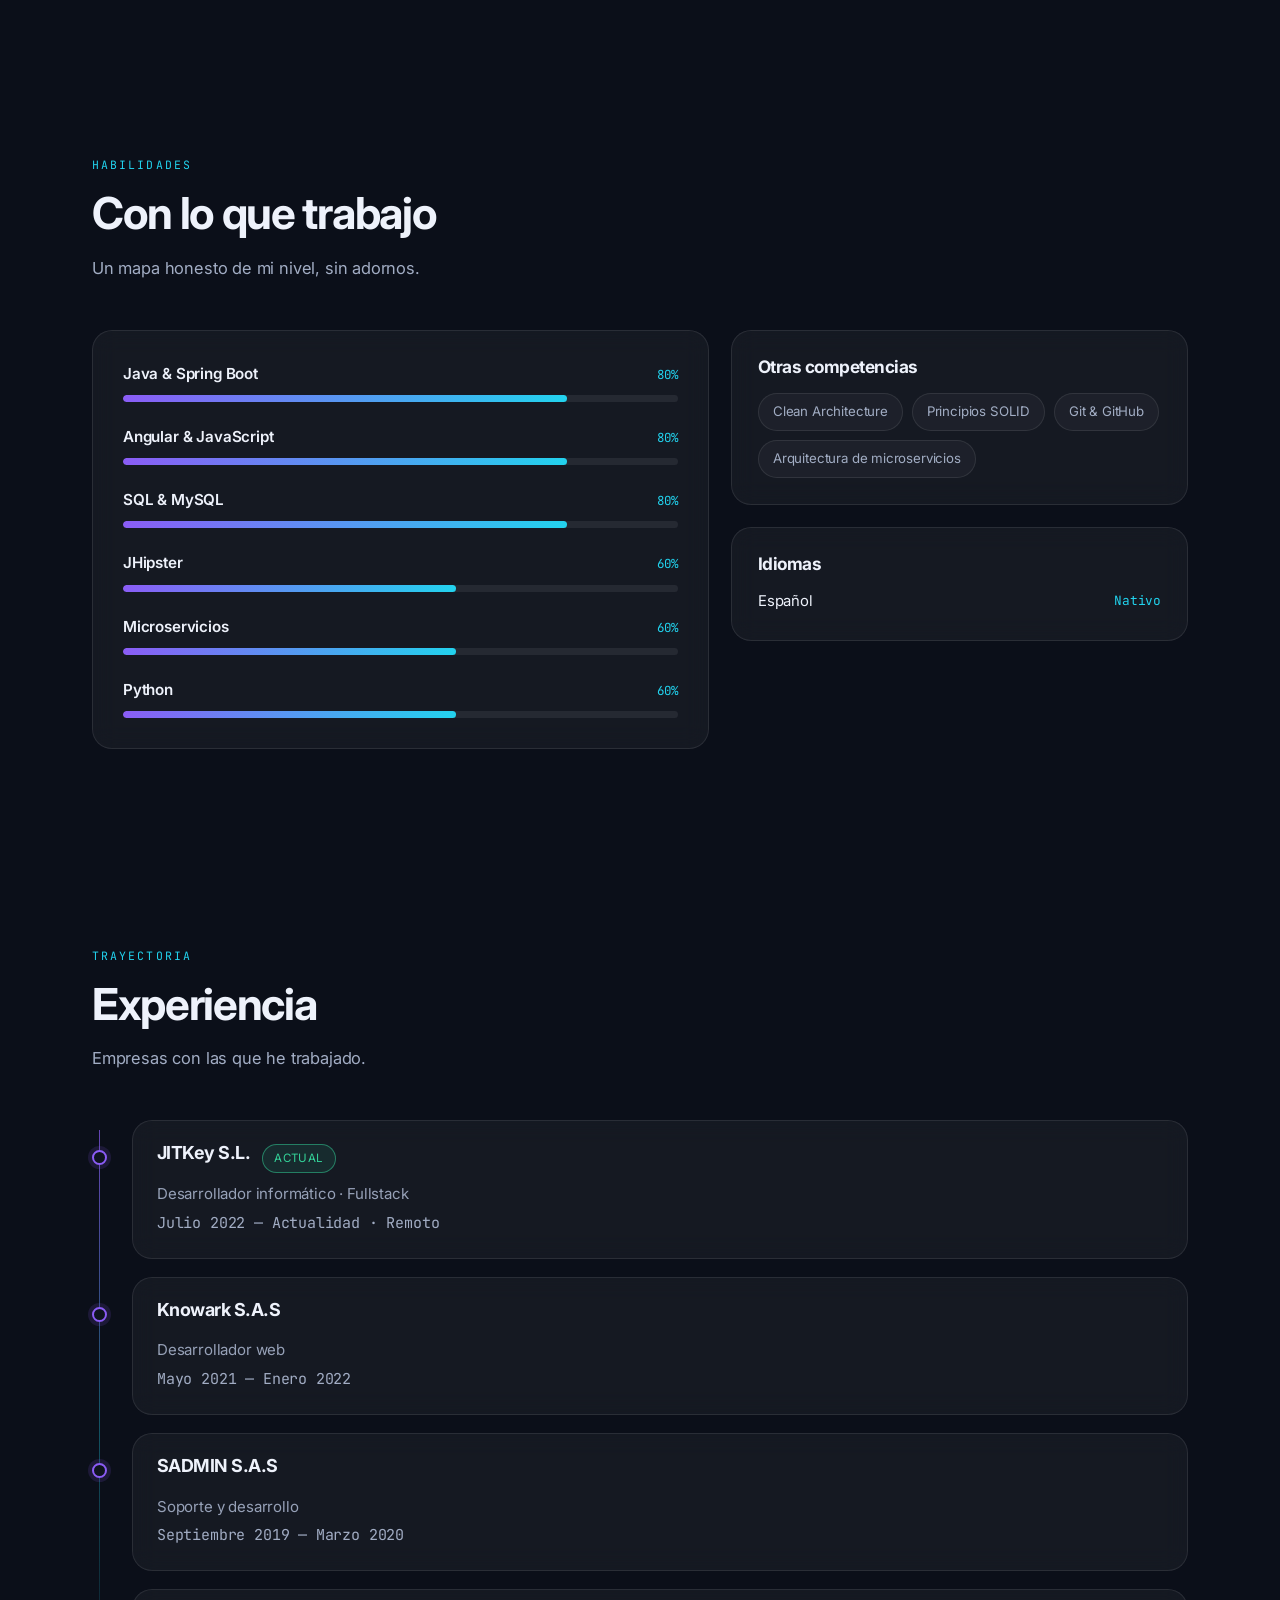
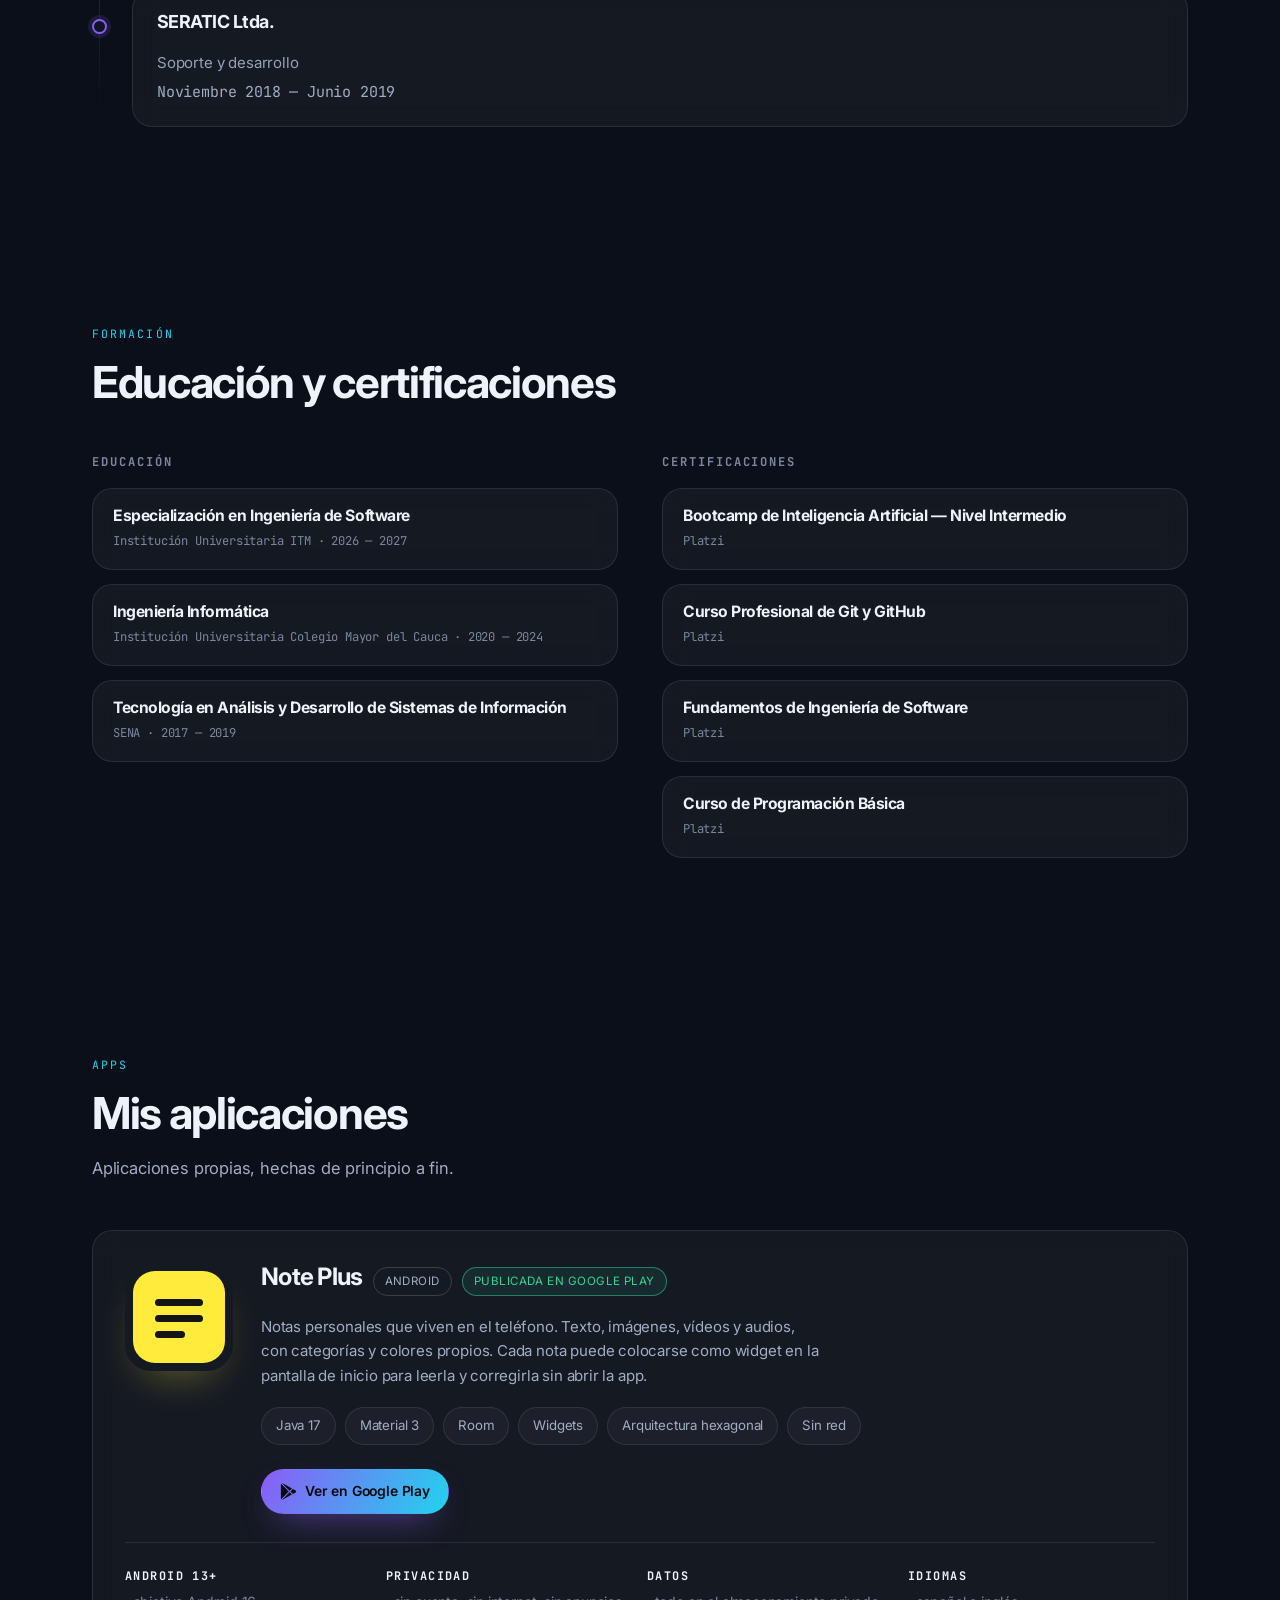
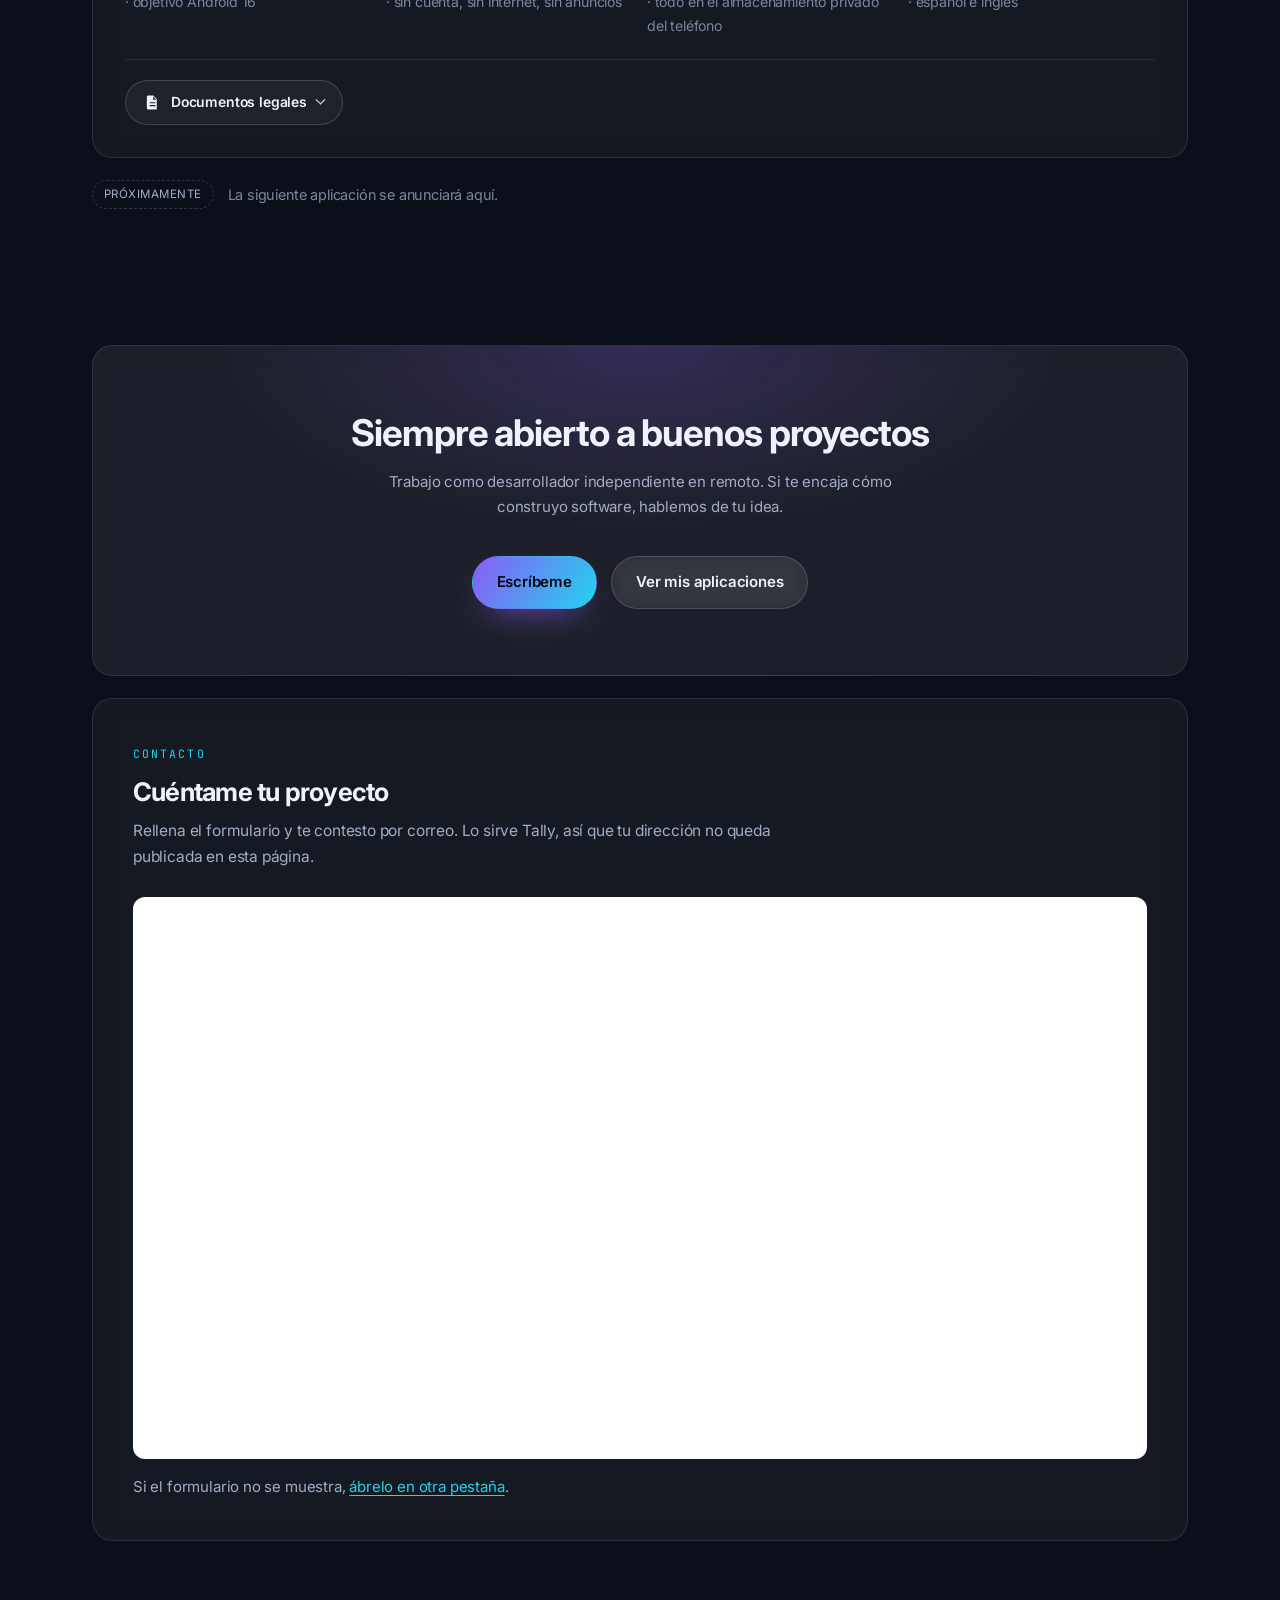
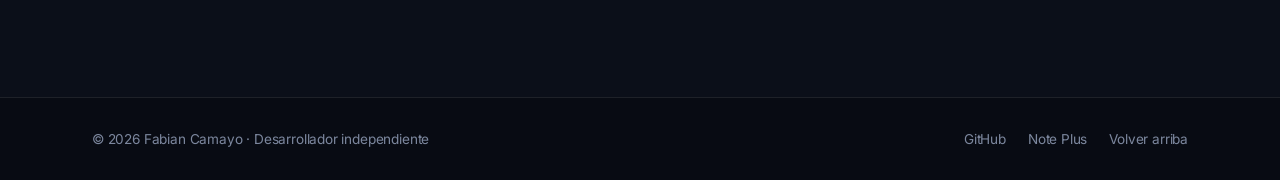
==== commit ecfdca16: "Añadir formulario de contacto con Tally La sección #contacto incorpora el formulario de Tally como v" ====
--- a/index.html
+++ b/index.html
@@ -19,7 +19,7 @@
 <link rel="preconnect" href="https://fonts.googleapis.com" />
 <link rel="preconnect" href="https://fonts.gstatic.com" crossorigin />
 <link href="https://fonts.googleapis.com/css2?family=Inter:wght@400;500;600;700;800&family=JetBrains+Mono:wght@400;600&display=swap" rel="stylesheet" />
-<link rel="stylesheet" href="assets/css/styles.css?v=2" />
+<link rel="stylesheet" href="assets/css/styles.css?v=3" />
 </head>
 <body>
 <a class="skip-link" href="#contenido">Saltar al contenido</a>
@@ -53,6 +53,7 @@
       <a href="#experiencia">Experiencia</a>
       <a href="#formacion">Formación</a>
       <a href="#apps">Apps</a>
+      <a href="#contacto">Contacto</a>
     </nav>
   </div>
 </header>
@@ -414,9 +415,38 @@
           hablemos de tu idea.
         </p>
         <div class="hero-actions">
-          <a class="btn btn-primary" href="#apps">Ver mis aplicaciones</a>
-          <a class="btn btn-ghost" href="#perfil">Sobre mi forma de trabajar</a>
-        </div>
+          <a class="btn btn-primary" href="#contacto-form">Escríbeme</a>
+          <a class="btn btn-ghost" href="#apps">Ver mis aplicaciones</a>
+        </div>
+      </div>
+
+      <div class="card contact-card reveal" id="contacto-form">
+        <div class="contact-head">
+          <span class="eyebrow">Contacto</span>
+          <h3>Cuéntame tu proyecto</h3>
+          <p>
+            Rellena el formulario y te contesto por correo. Lo sirve Tally, así que tu dirección
+            no queda publicada en esta página.
+          </p>
+        </div>
+
+        <div class="contact-embed">
+          <iframe
+            data-tally-src="https://tally.so/embed/vG7EXA?alignLeft=1&hideTitle=1&dynamicHeight=1"
+            loading="lazy"
+            width="100%"
+            height="560"
+            frameborder="0"
+            marginheight="0"
+            marginwidth="0"
+            title="Formulario de contacto"
+          ></iframe>
+        </div>
+
+        <p class="contact-alt">
+          Si el formulario no se muestra,
+          <a href="https://tally.so/r/vG7EXA" target="_blank" rel="noopener">ábrelo en otra pestaña</a>.
+        </p>
       </div>
     </div>
   </section>
@@ -434,6 +464,7 @@
   </div>
 </footer>
 
+<script async src="https://tally.so/widgets/embed.js"></script>
 <script src="assets/js/main.js" defer></script>
 </body>
 </html>
--- a/assets/css/styles.css
+++ b/assets/css/styles.css
@@ -619,6 +619,36 @@
 .cta h2 { font-size: clamp(1.6rem, 3.8vw, 2.3rem); }
 .cta p { margin: 16px auto 0; max-width: 560px; color: var(--muted); }
 .cta .hero-actions { justify-content: center; }
+
+/* ── Formulario de contacto ─────────────────────────────────────────────── */
+.contact-card {
+  margin-top: 22px;
+  padding: clamp(24px, 3.6vw, 40px);
+}
+
+.contact-head { max-width: 64ch; }
+.contact-head h3 { font-size: clamp(1.25rem, 2.6vw, 1.6rem); }
+.contact-head p { margin-top: 12px; color: var(--muted); font-size: 0.97rem; }
+
+.contact-embed {
+  margin-top: 28px;
+  border: 1px solid var(--line-strong);
+  border-radius: var(--radius-sm);
+  background: #ffffff;
+  overflow: hidden;
+}
+.contact-embed iframe { display: block; width: 100%; border: 0; }
+
+.contact-alt {
+  margin-top: 16px;
+  font-size: 0.86rem;
+  color: var(--dim);
+}
+.contact-alt a {
+  color: var(--cyan);
+  text-decoration: underline;
+  text-underline-offset: 3px;
+}
 
 /* ── Footer ─────────────────────────────────────────────────────────────── */
 .footer {
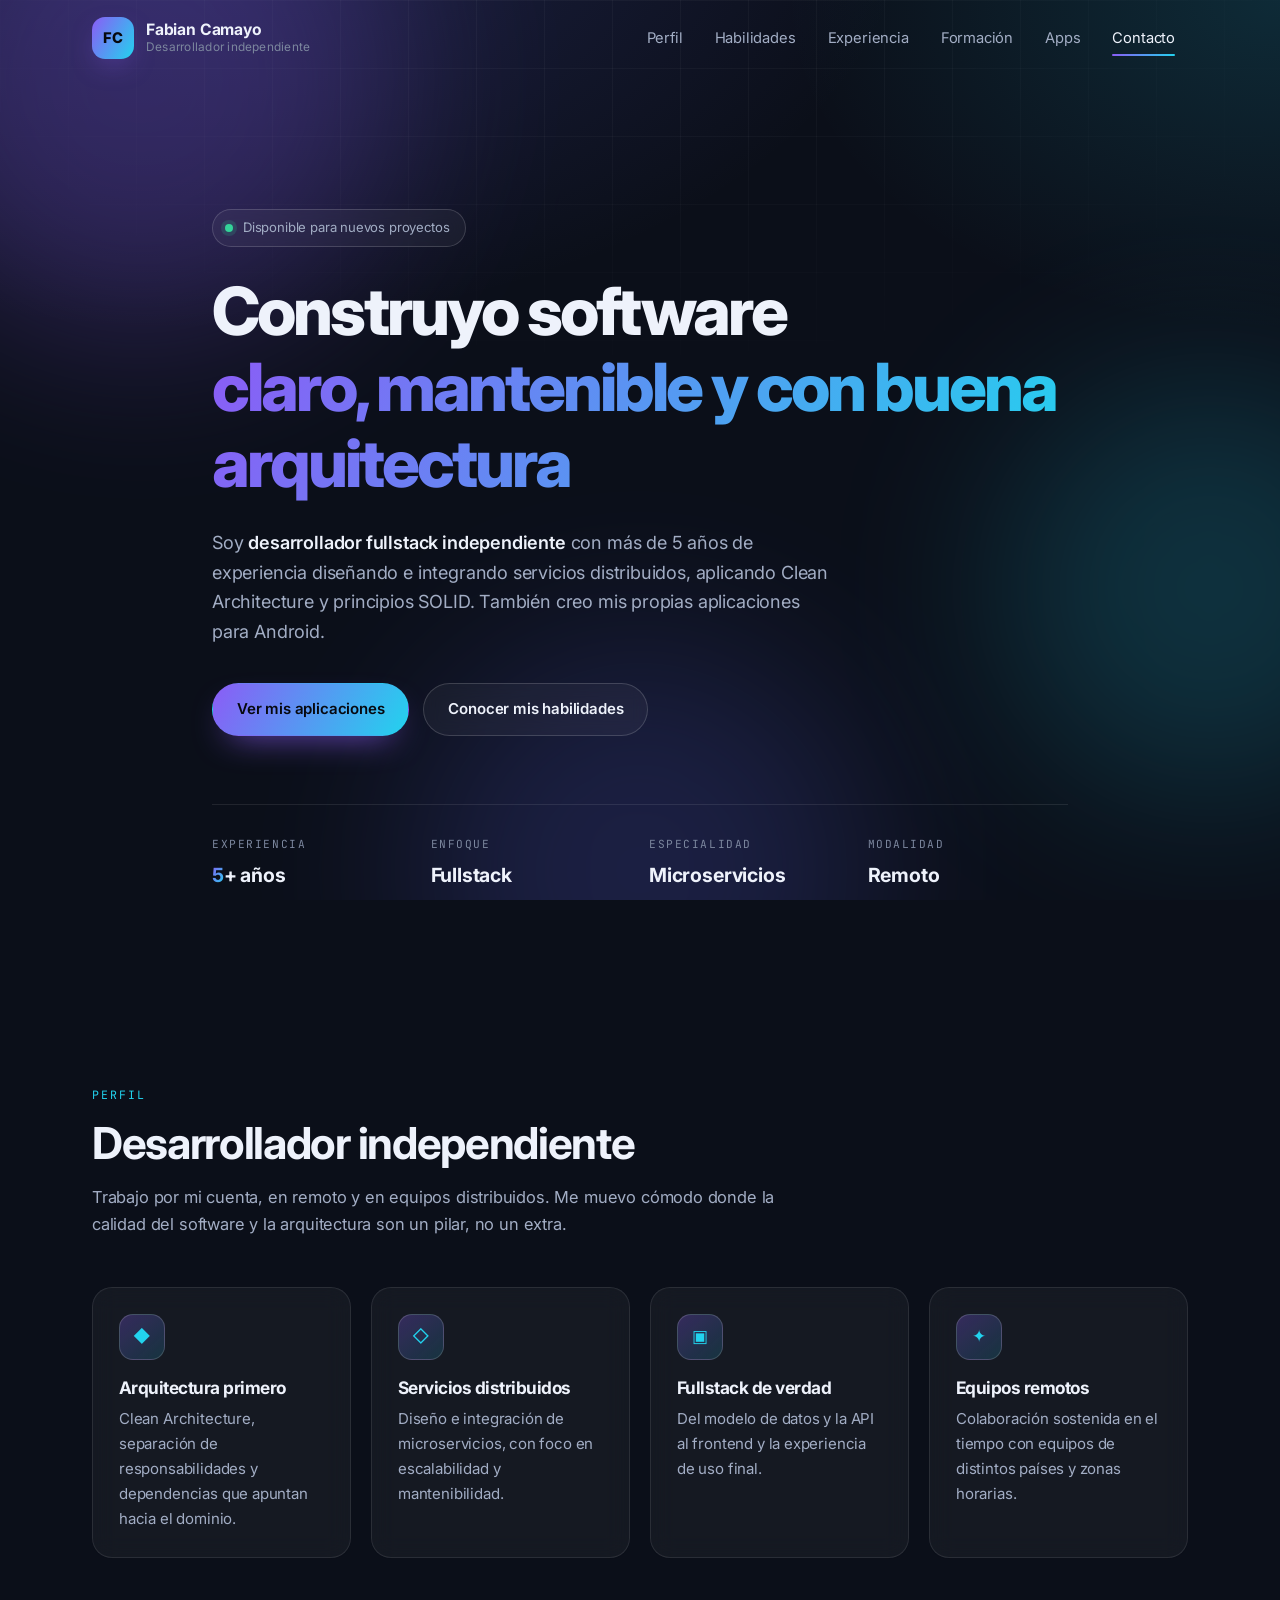
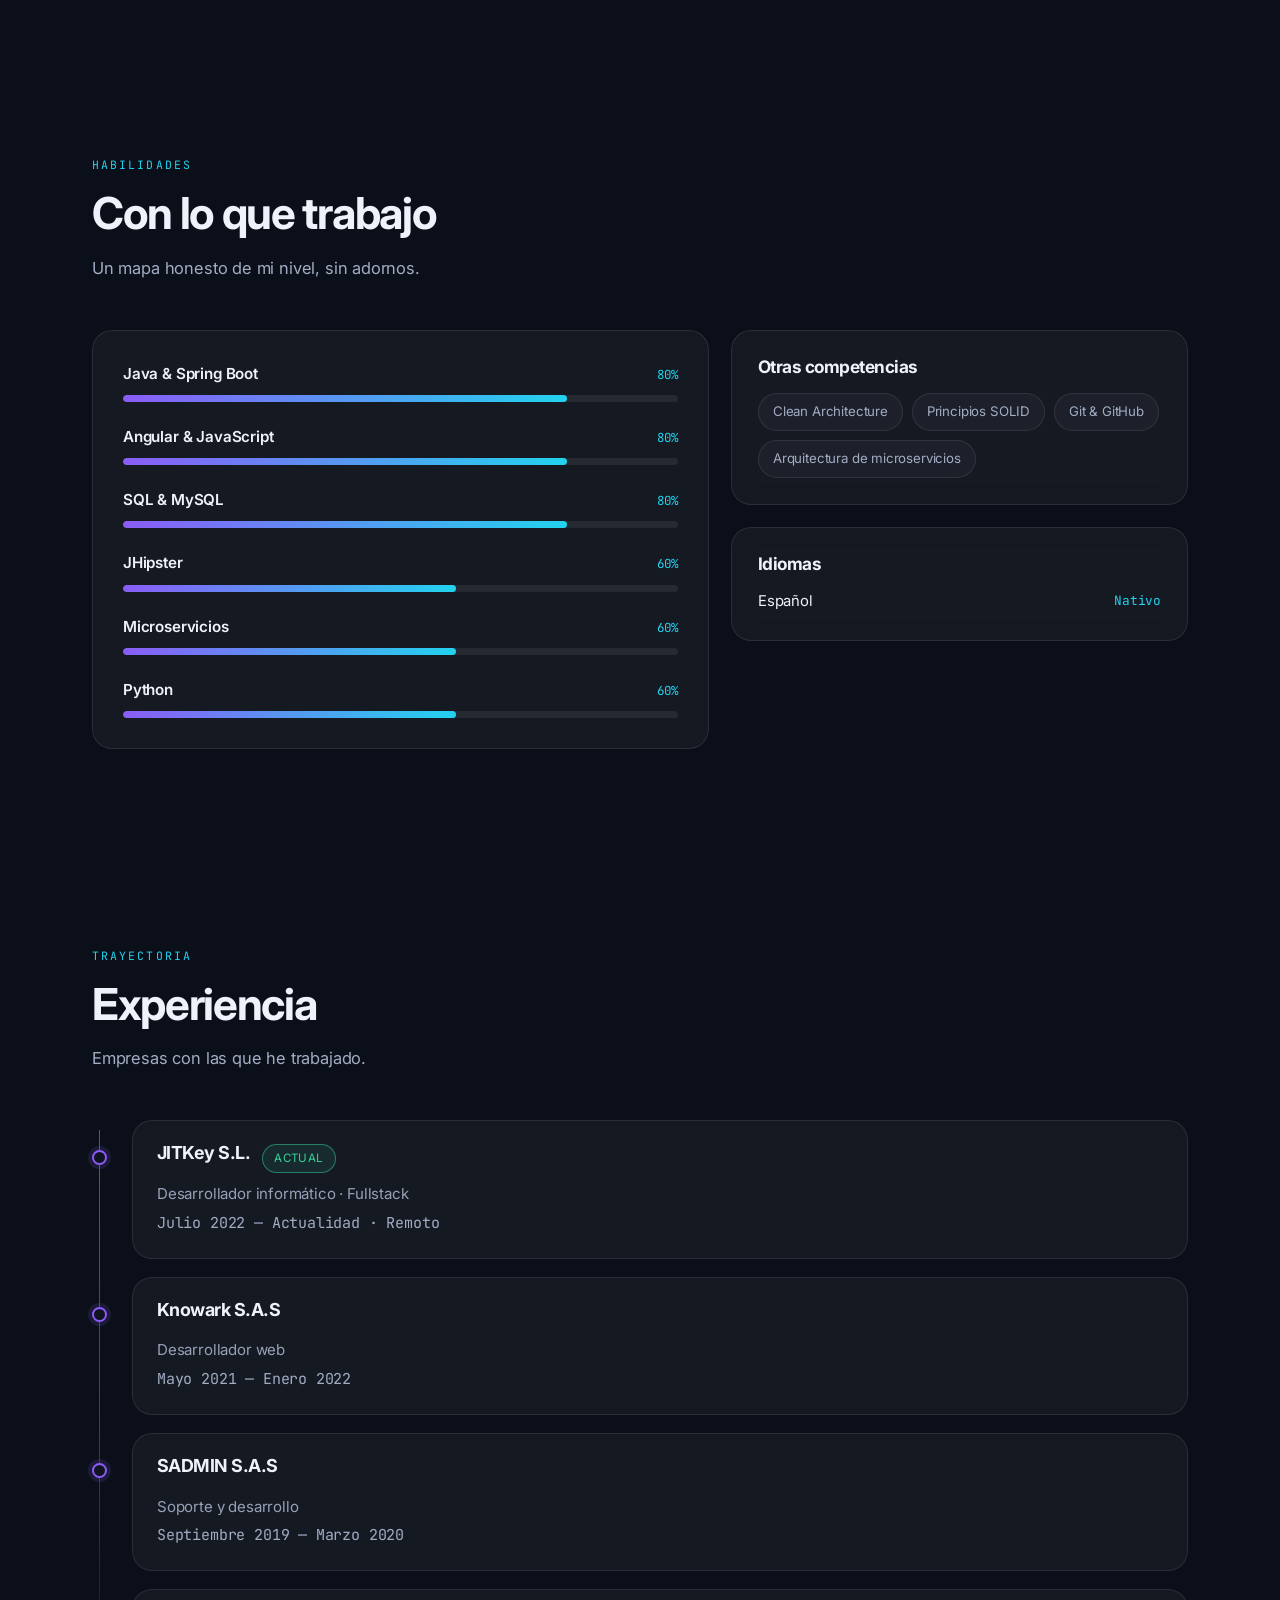
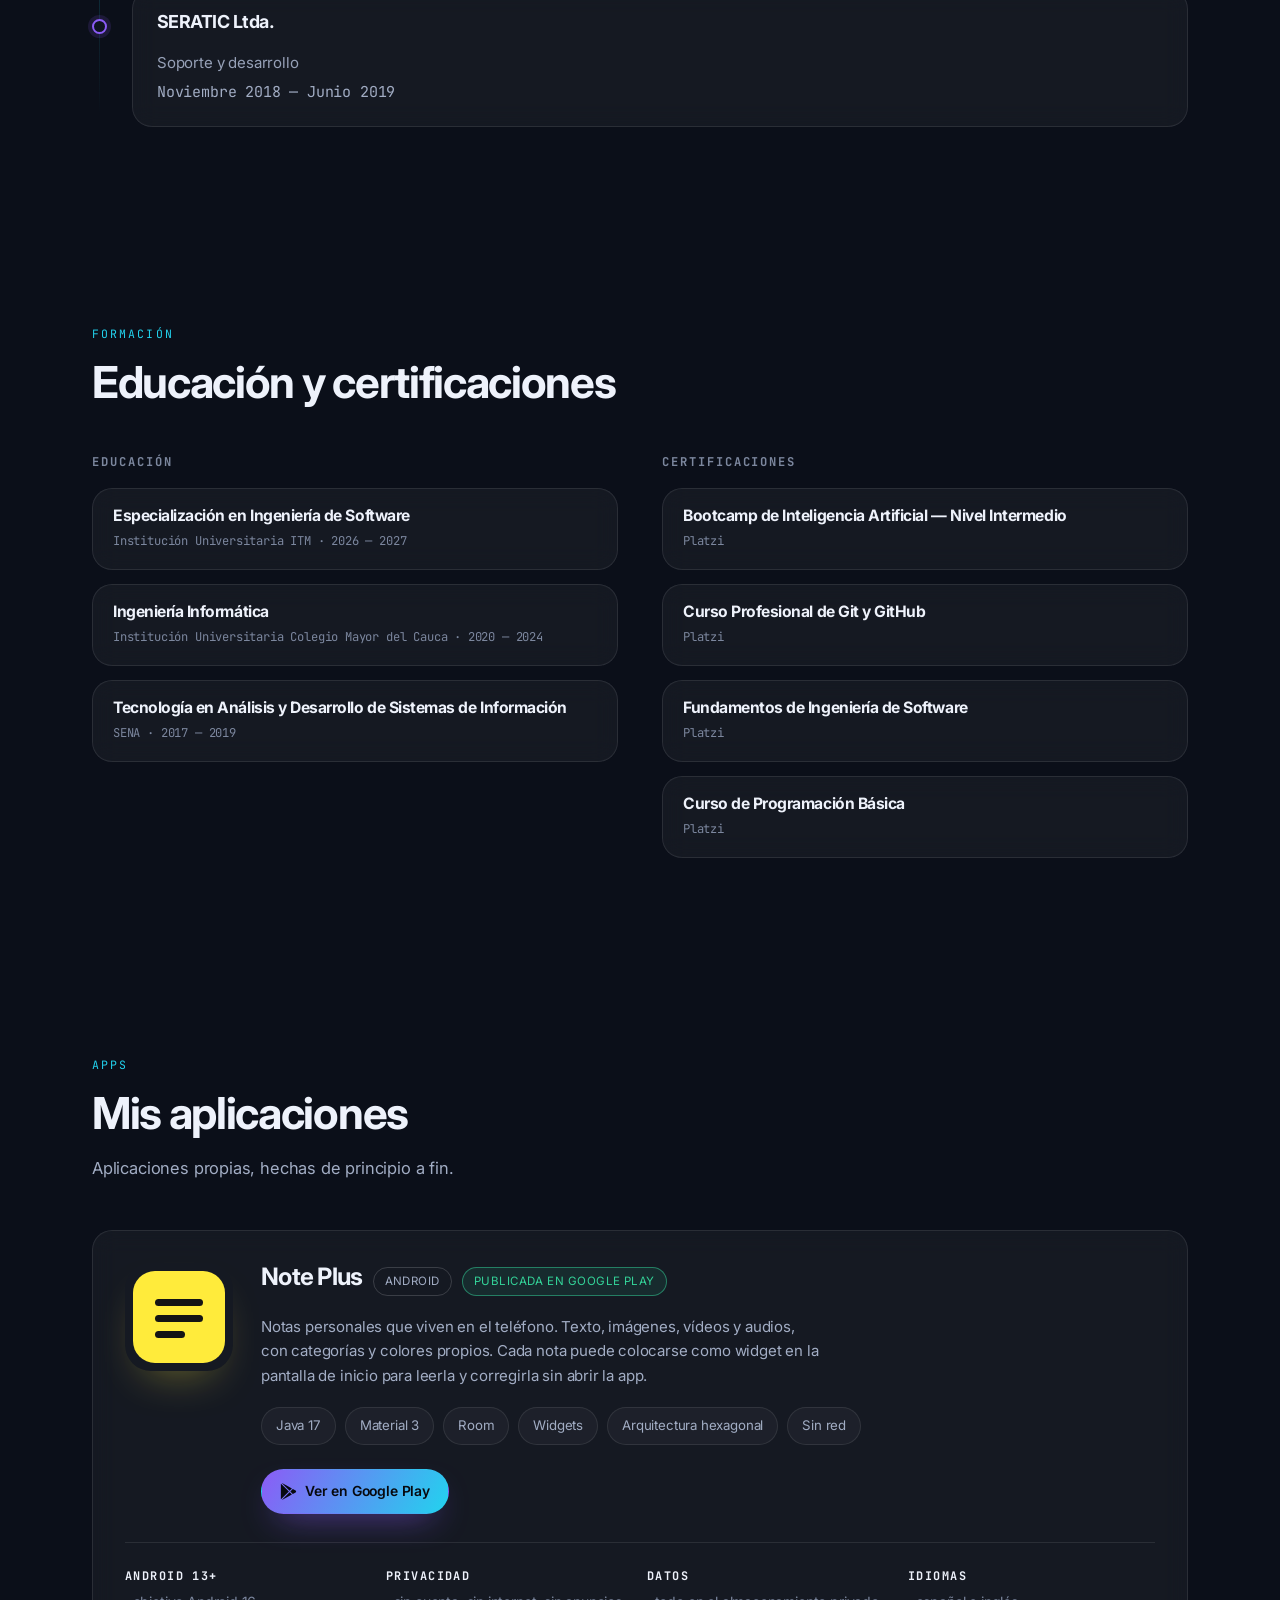
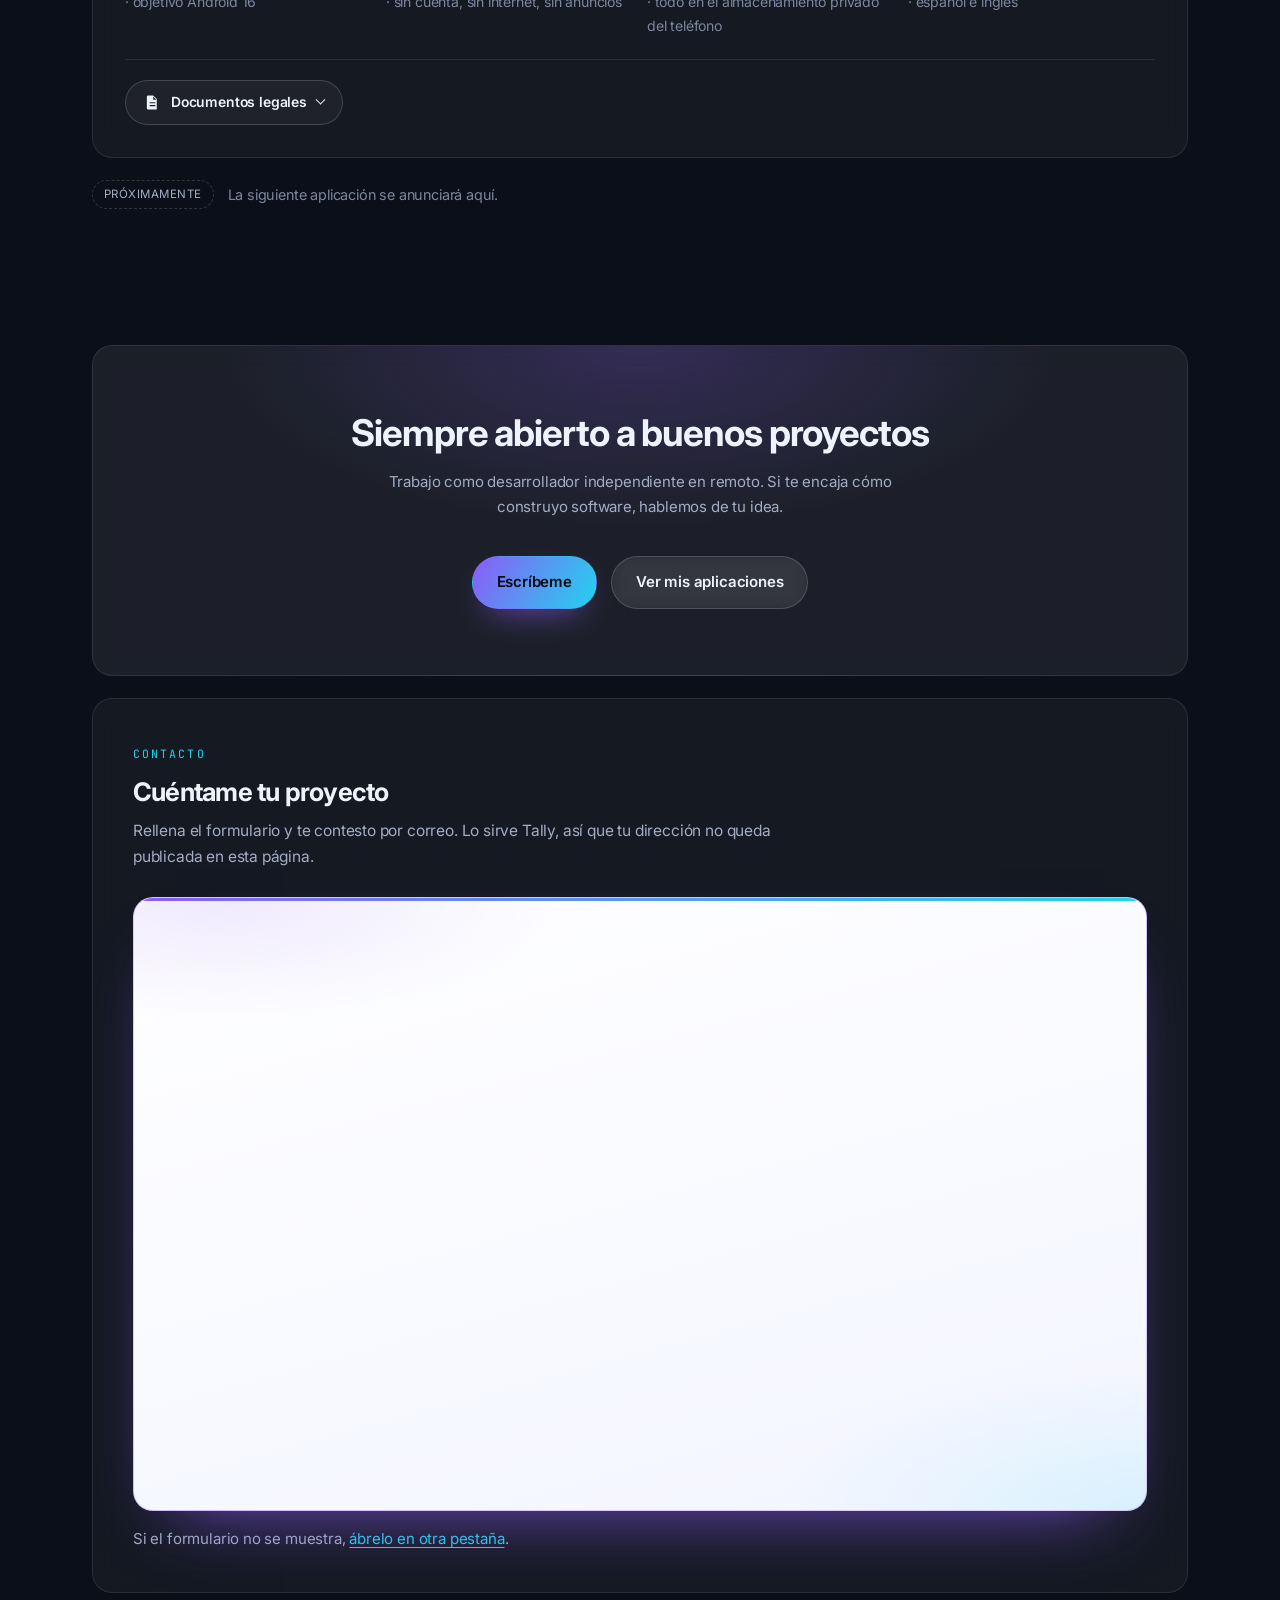
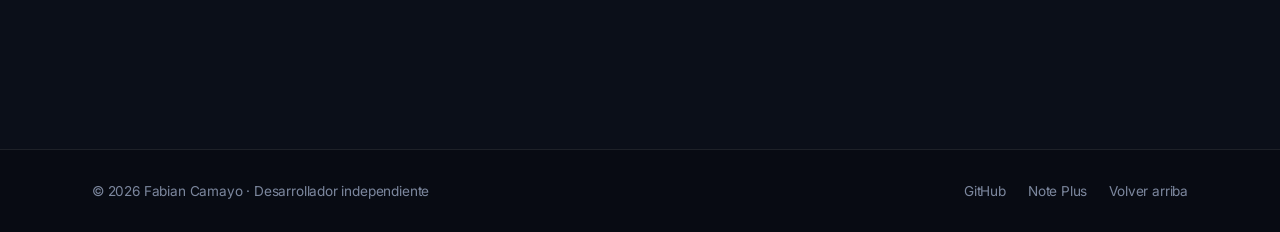
==== commit 2b1999ea: "Dar al formulario de contacto un soporte propio acorde al diseño Tally sirve el formulario con tema " ====
--- a/index.html
+++ b/index.html
@@ -19,7 +19,7 @@
 <link rel="preconnect" href="https://fonts.googleapis.com" />
 <link rel="preconnect" href="https://fonts.gstatic.com" crossorigin />
 <link href="https://fonts.googleapis.com/css2?family=Inter:wght@400;500;600;700;800&family=JetBrains+Mono:wght@400;600&display=swap" rel="stylesheet" />
-<link rel="stylesheet" href="assets/css/styles.css?v=3" />
+<link rel="stylesheet" href="assets/css/styles.css?v=5" />
 </head>
 <body>
 <a class="skip-link" href="#contenido">Saltar al contenido</a>
@@ -432,7 +432,7 @@
 
         <div class="contact-embed">
           <iframe
-            data-tally-src="https://tally.so/embed/vG7EXA?alignLeft=1&hideTitle=1&dynamicHeight=1"
+            data-tally-src="https://tally.so/embed/vG7EXA?alignLeft=1&hideTitle=1&dynamicHeight=1&transparentBackground=1"
             loading="lazy"
             width="100%"
             height="560"
--- a/assets/css/styles.css
+++ b/assets/css/styles.css
@@ -630,14 +630,40 @@
 .contact-head h3 { font-size: clamp(1.25rem, 2.6vw, 1.6rem); }
 .contact-head p { margin-top: 12px; color: var(--muted); font-size: 0.97rem; }
 
+/* El formulario lo sirve Tally con tema claro, y su iframe fuerza
+   color-scheme: light cuando el fondo es transparente. En vez de pelear con
+   su tema, le damos un soporte propio: un panel claro con los acentos de la
+   web, para que el formulario se vea intencionado y no como una caja suelta. */
 .contact-embed {
+  position: relative;
   margin-top: 28px;
-  border: 1px solid var(--line-strong);
-  border-radius: var(--radius-sm);
-  background: #ffffff;
+  padding: clamp(14px, 2.4vw, 26px);
+  border-radius: var(--radius);
+  border: 1px solid rgba(139, 92, 246, 0.32);
+  background:
+    radial-gradient(520px 180px at 8% 0%, rgba(139, 92, 246, 0.13), transparent 68%),
+    radial-gradient(520px 200px at 100% 100%, rgba(34, 211, 238, 0.13), transparent 70%),
+    linear-gradient(165deg, #ffffff 0%, #f3f5ff 100%);
+  box-shadow:
+    0 34px 70px -42px rgba(139, 92, 246, 0.9),
+    inset 0 1px 0 rgba(255, 255, 255, 0.95);
   overflow: hidden;
 }
-.contact-embed iframe { display: block; width: 100%; border: 0; }
+.contact-embed::before {
+  content: "";
+  position: absolute;
+  top: 0;
+  left: 0;
+  right: 0;
+  height: 3px;
+  background: var(--grad);
+}
+.contact-embed iframe {
+  display: block;
+  width: 100%;
+  border: 0;
+  background: transparent;
+}
 
 .contact-alt {
   margin-top: 16px;
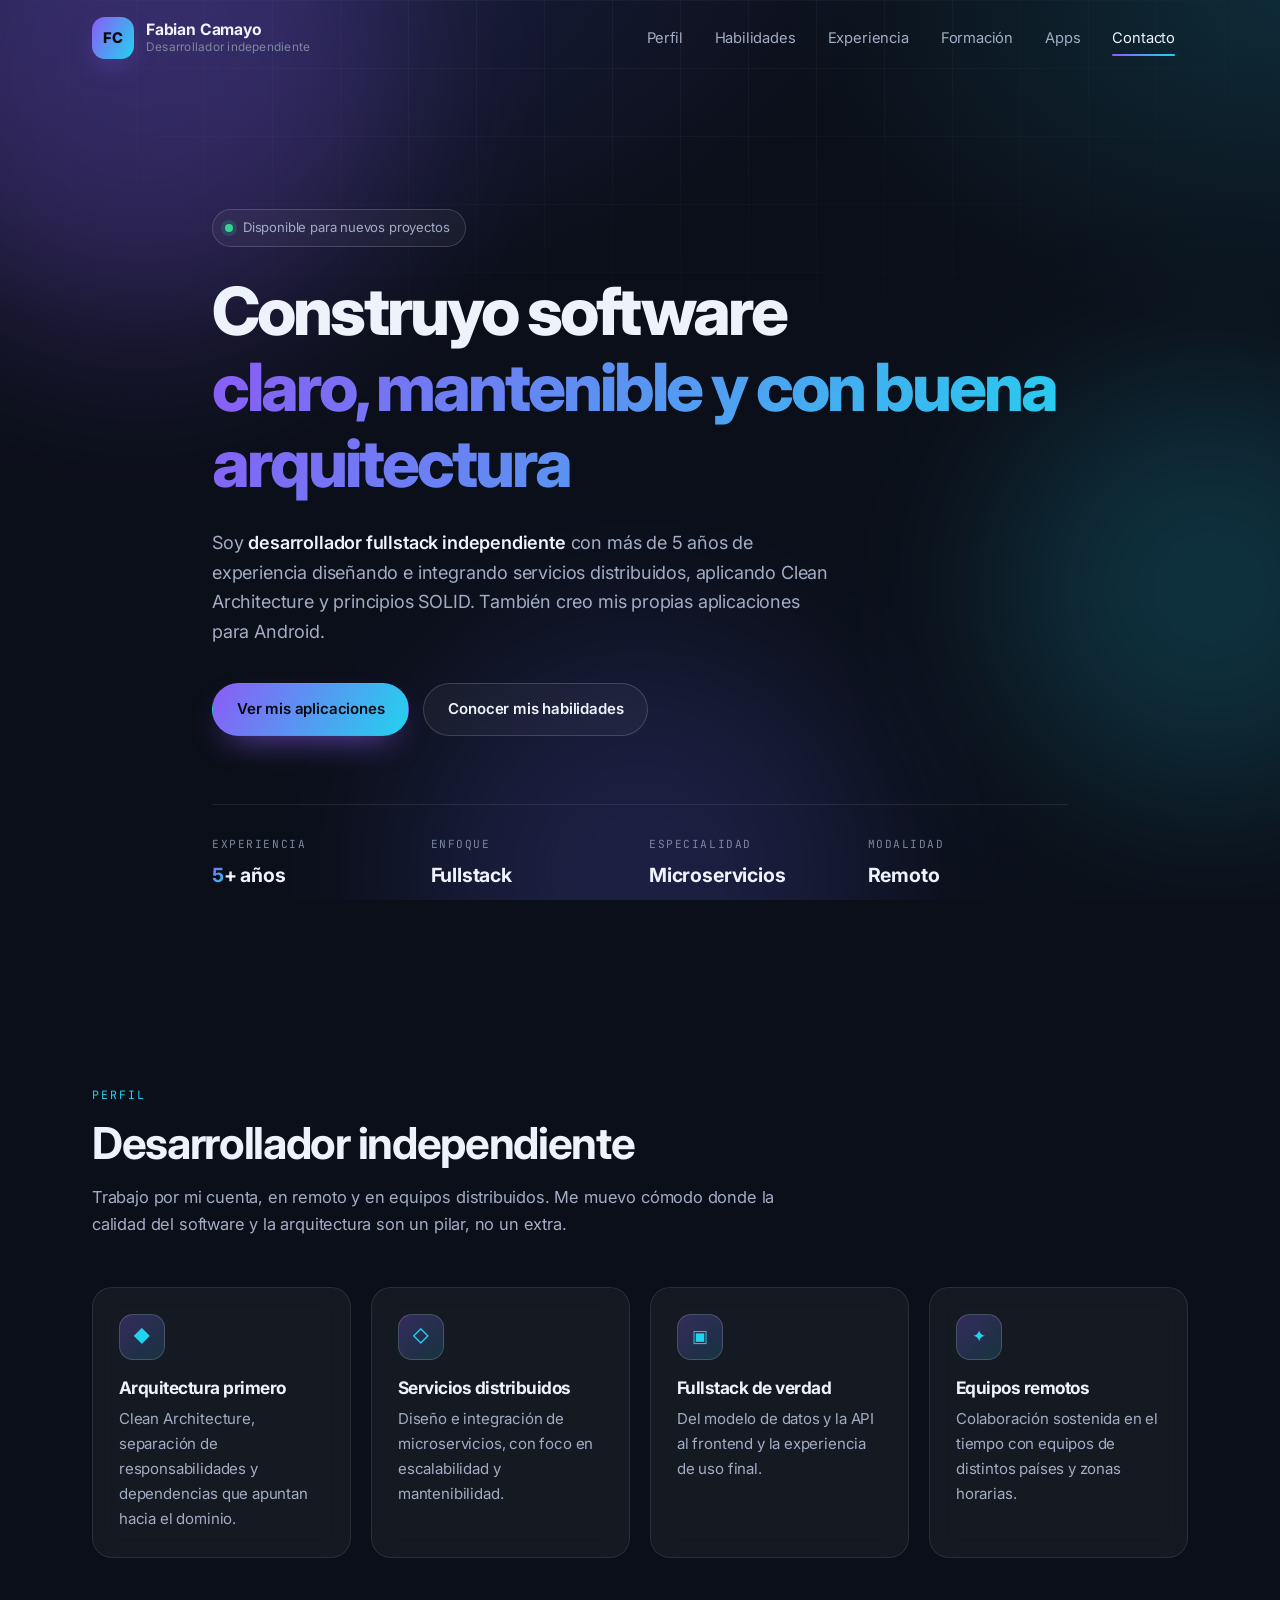
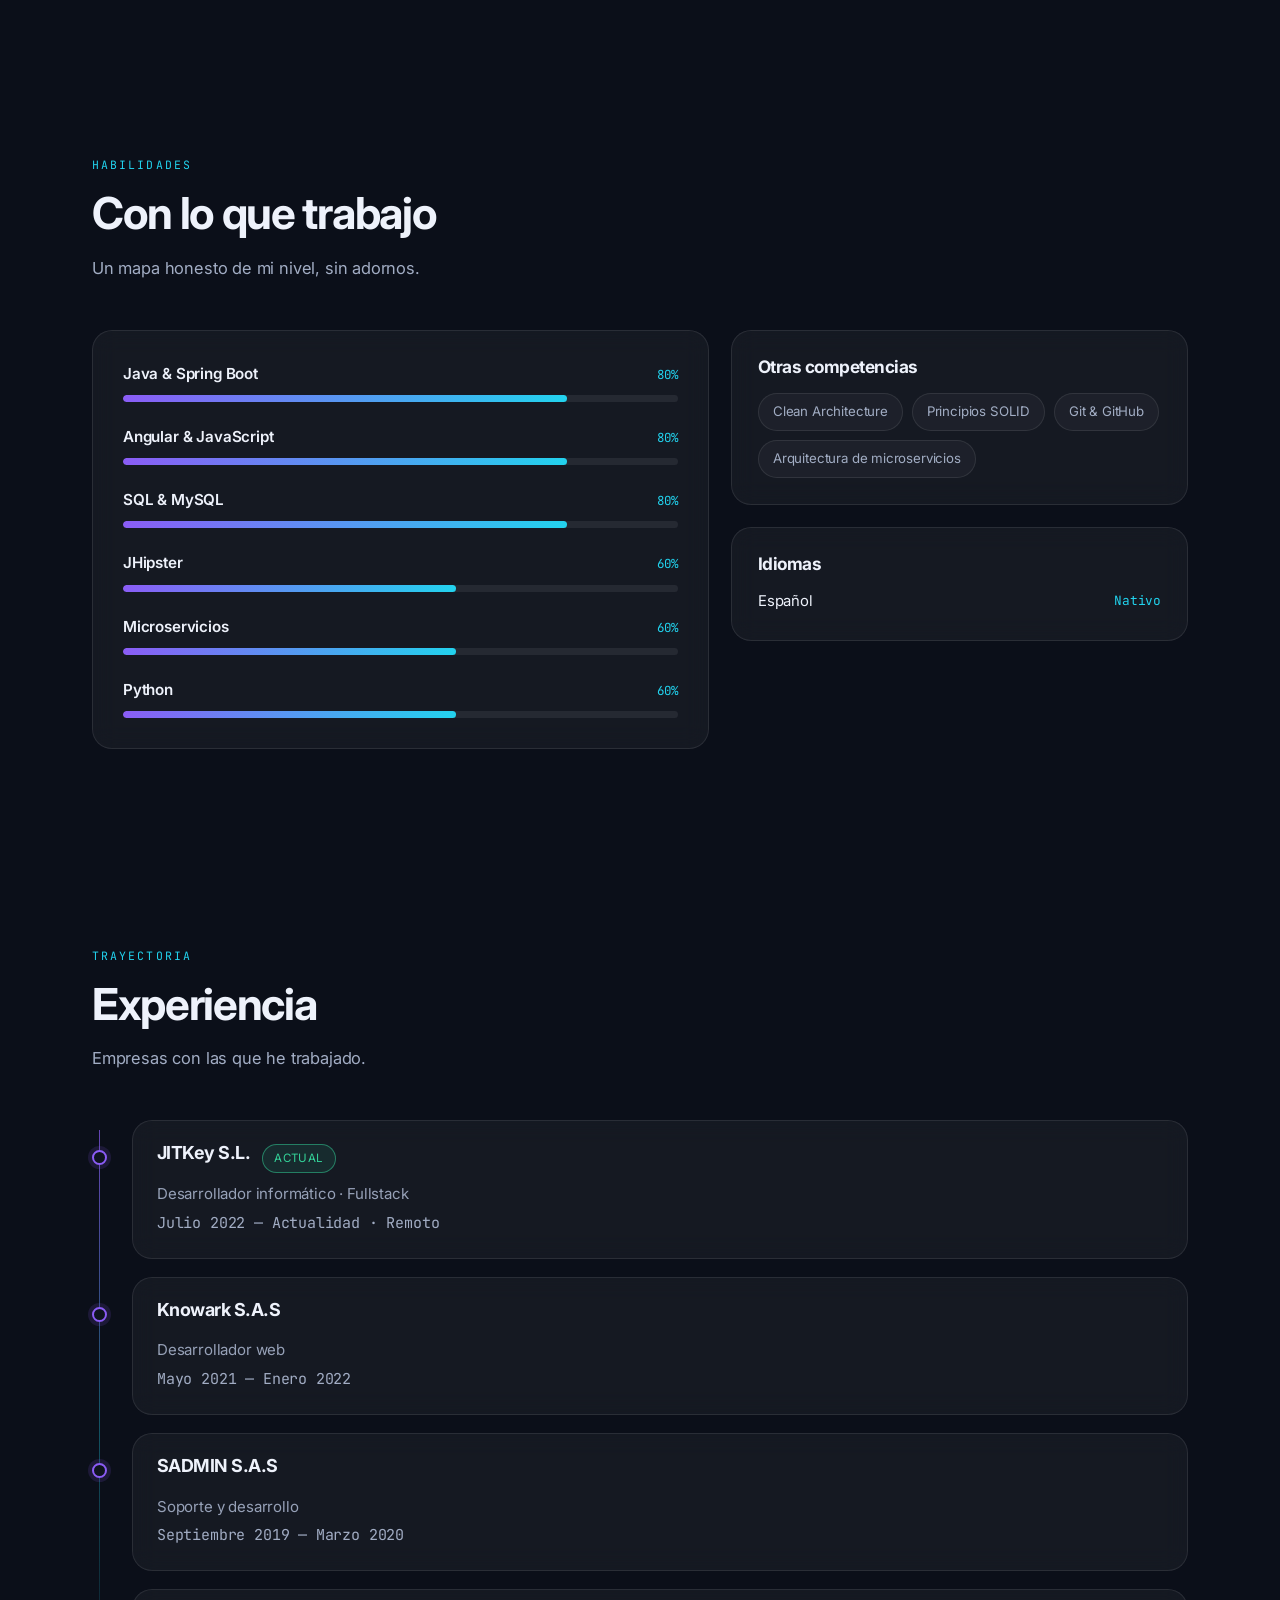
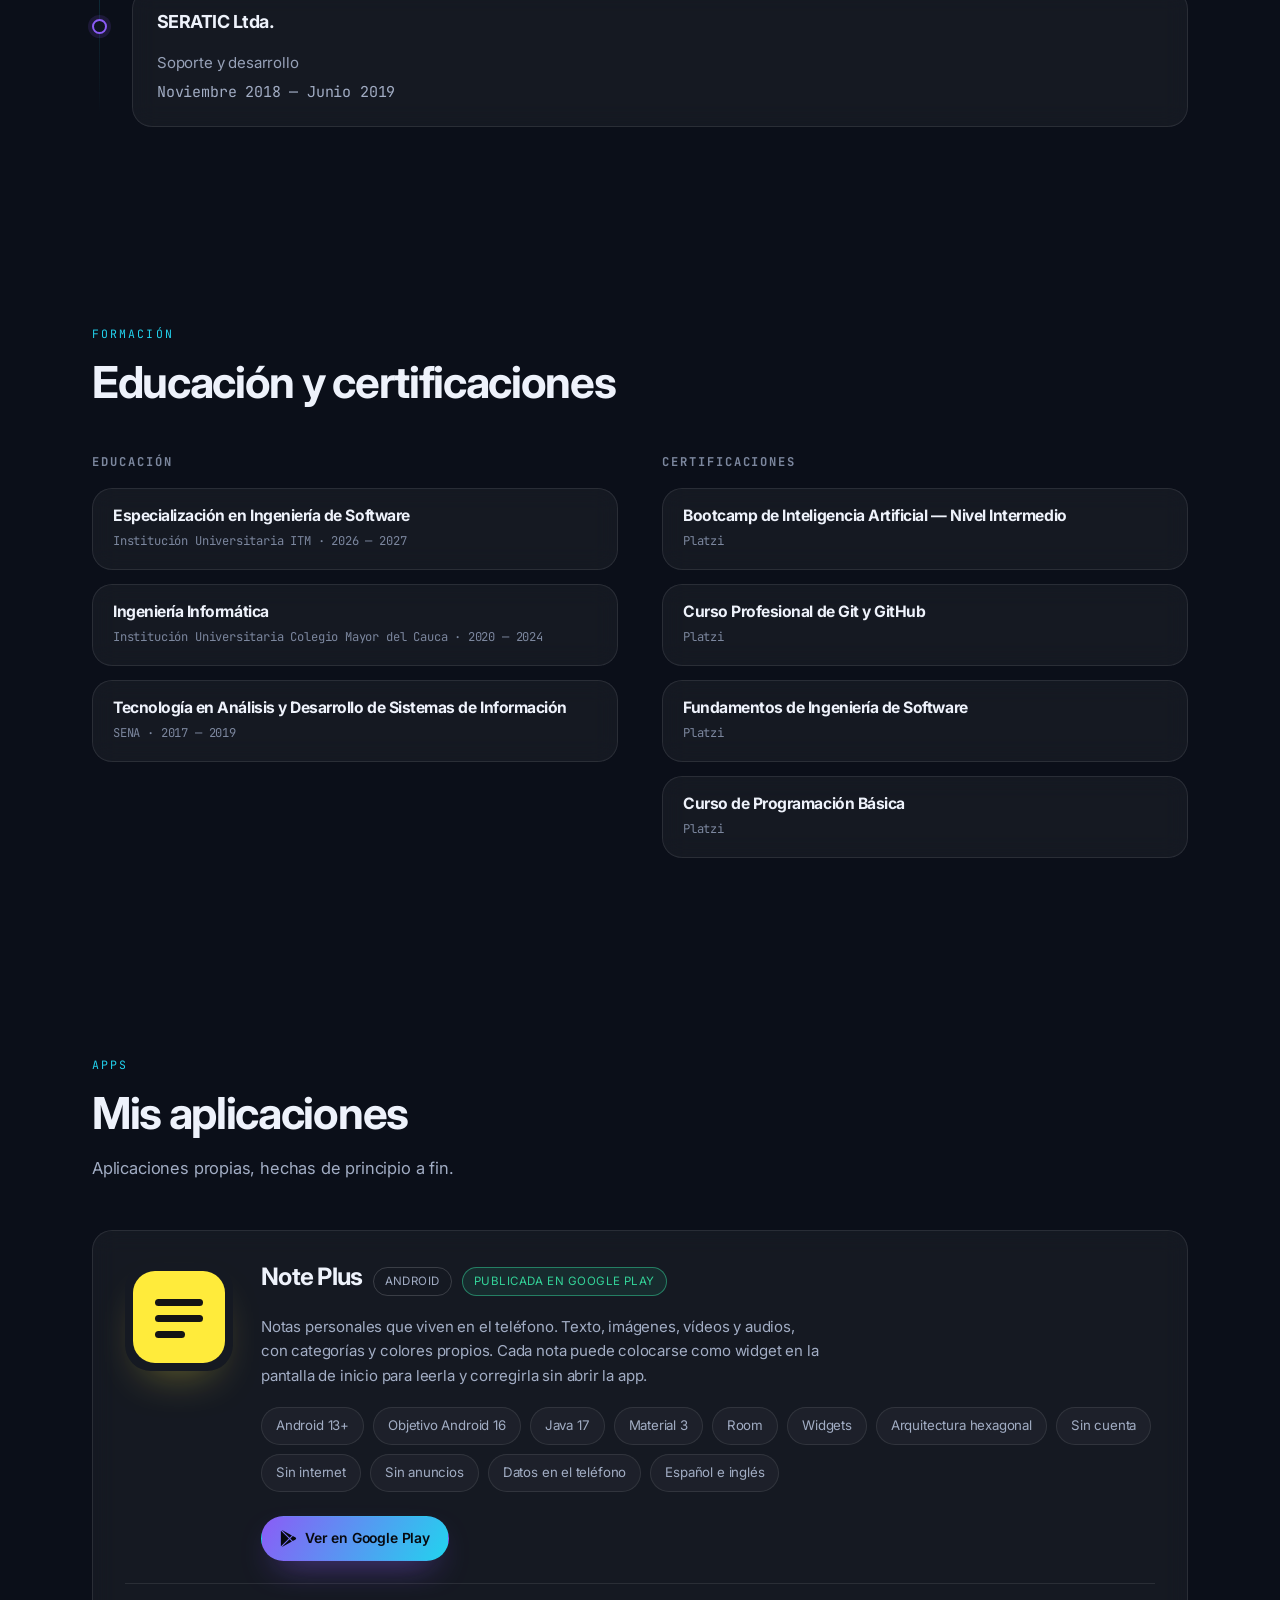
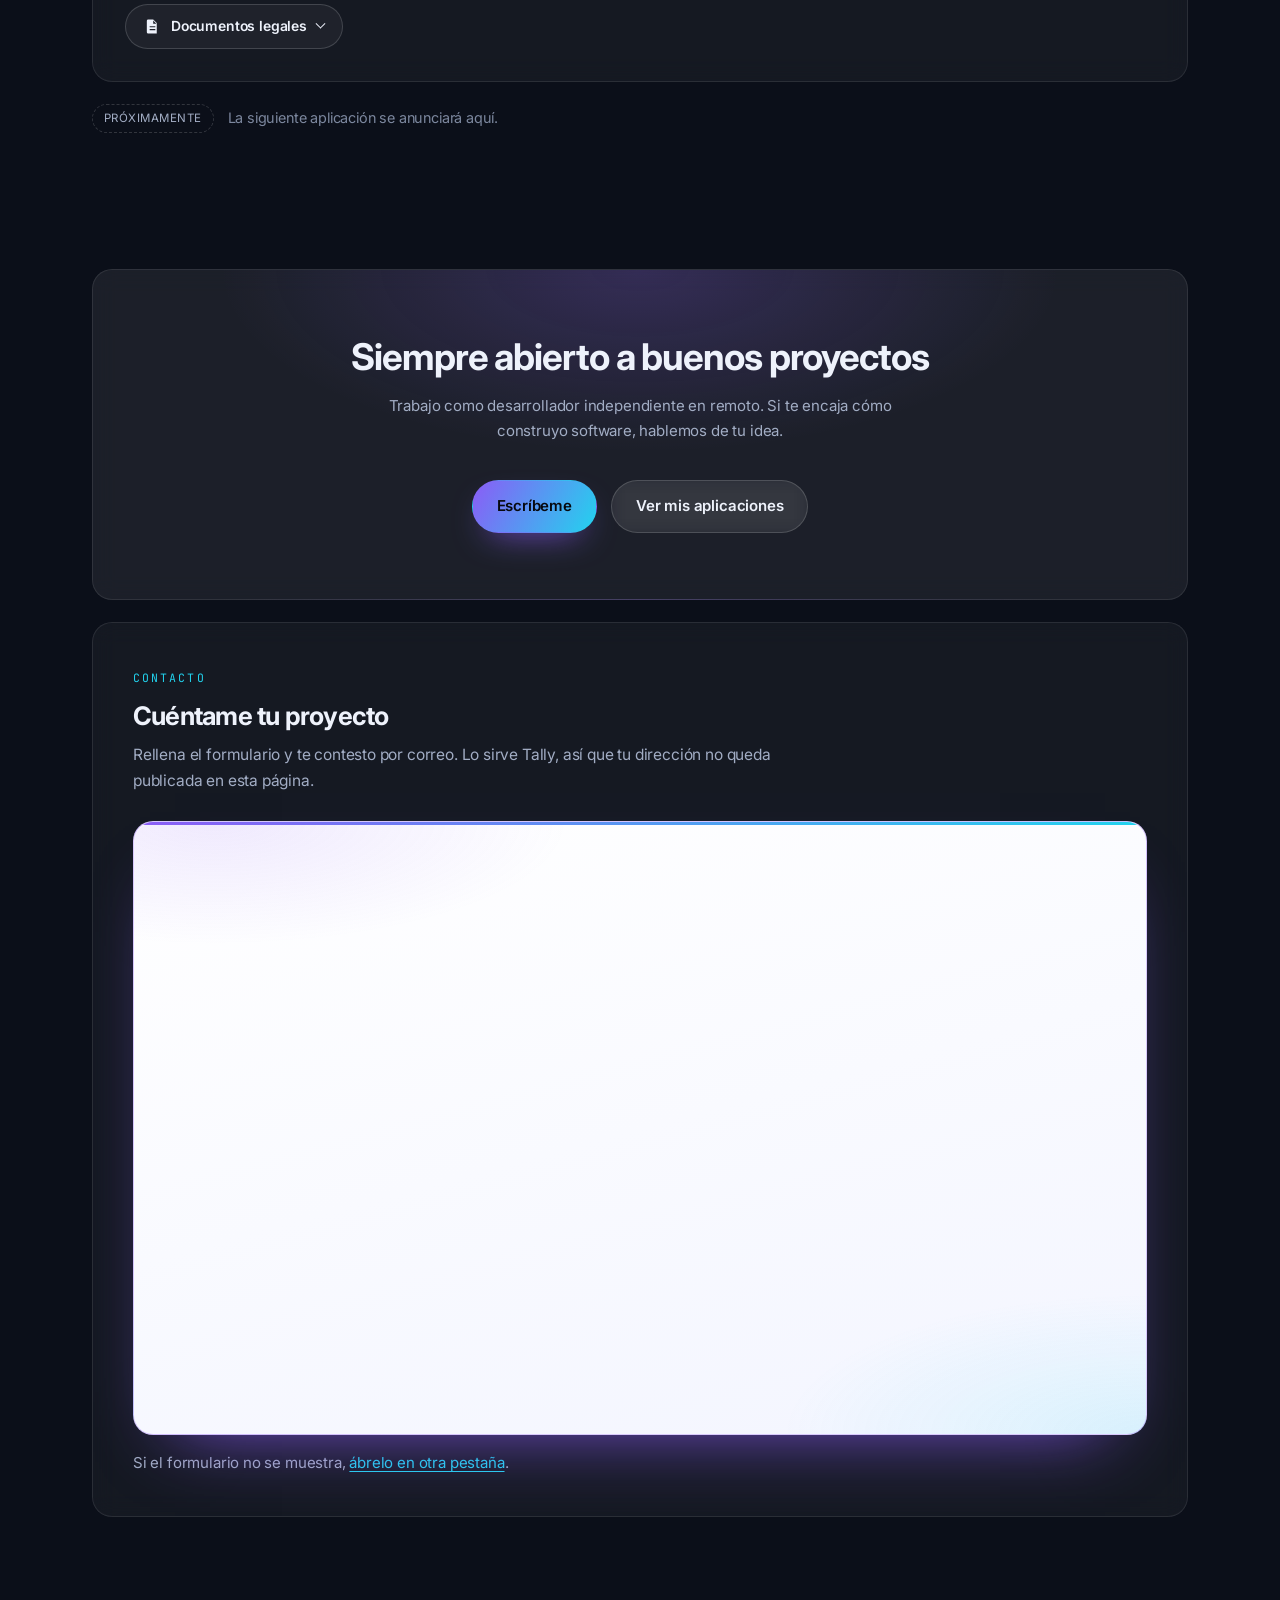
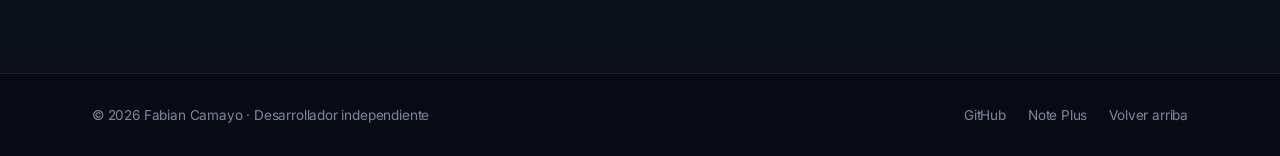
==== commit 15214bbb: "Add options in app" ====
--- a/index.html
+++ b/index.html
@@ -356,12 +356,18 @@
               inicio para leerla y corregirla sin abrir la app.
             </p>
             <ul class="tags">
+              <li>Android 13+</li>
+              <li>Objetivo Android 16</li>
               <li>Java 17</li>
               <li>Material 3</li>
               <li>Room</li>
               <li>Widgets</li>
               <li>Arquitectura hexagonal</li>
-              <li>Sin red</li>
+              <li>Sin cuenta</li>
+              <li>Sin internet</li>
+              <li>Sin anuncios</li>
+              <li>Datos en el teléfono</li>
+              <li>Español e inglés</li>
             </ul>
             <div class="app-actions">
               <a class="btn btn-primary btn-sm" href="https://play.google.com/store/apps/details?id=com.notesphone" target="_blank" rel="noopener">
@@ -373,13 +379,6 @@
             </div>
           </div>
         </div>
-
-        <ul class="app-facts">
-          <li><strong>Android 13+</strong> · objetivo Android 16</li>
-          <li><strong>Privacidad</strong> · sin cuenta, sin internet, sin anuncios</li>
-          <li><strong>Datos</strong> · todo en el almacenamiento privado del teléfono</li>
-          <li><strong>Idiomas</strong> · español e inglés</li>
-        </ul>
 
         <details class="app-docs">
           <summary>
--- a/assets/css/styles.css
+++ b/assets/css/styles.css
@@ -527,17 +527,6 @@
 .app-desc { margin-top: 14px; color: var(--muted); max-width: 62ch; }
 .app-card .tags { margin-top: 18px; }
 .app-actions { display: flex; flex-wrap: wrap; gap: 12px; margin-top: 24px; }
-
-.app-facts {
-  display: grid;
-  grid-template-columns: repeat(auto-fit, minmax(230px, 1fr));
-  gap: 14px;
-  margin-top: 28px;
-  padding-top: 24px;
-  border-top: 1px solid var(--line);
-}
-.app-facts li { font-size: 0.88rem; color: var(--dim); }
-.app-facts strong { display: block; color: var(--text); font-size: 0.74rem; font-family: var(--mono); letter-spacing: 0.12em; text-transform: uppercase; margin-bottom: 4px; }
 
 .apps-next {
   display: flex;
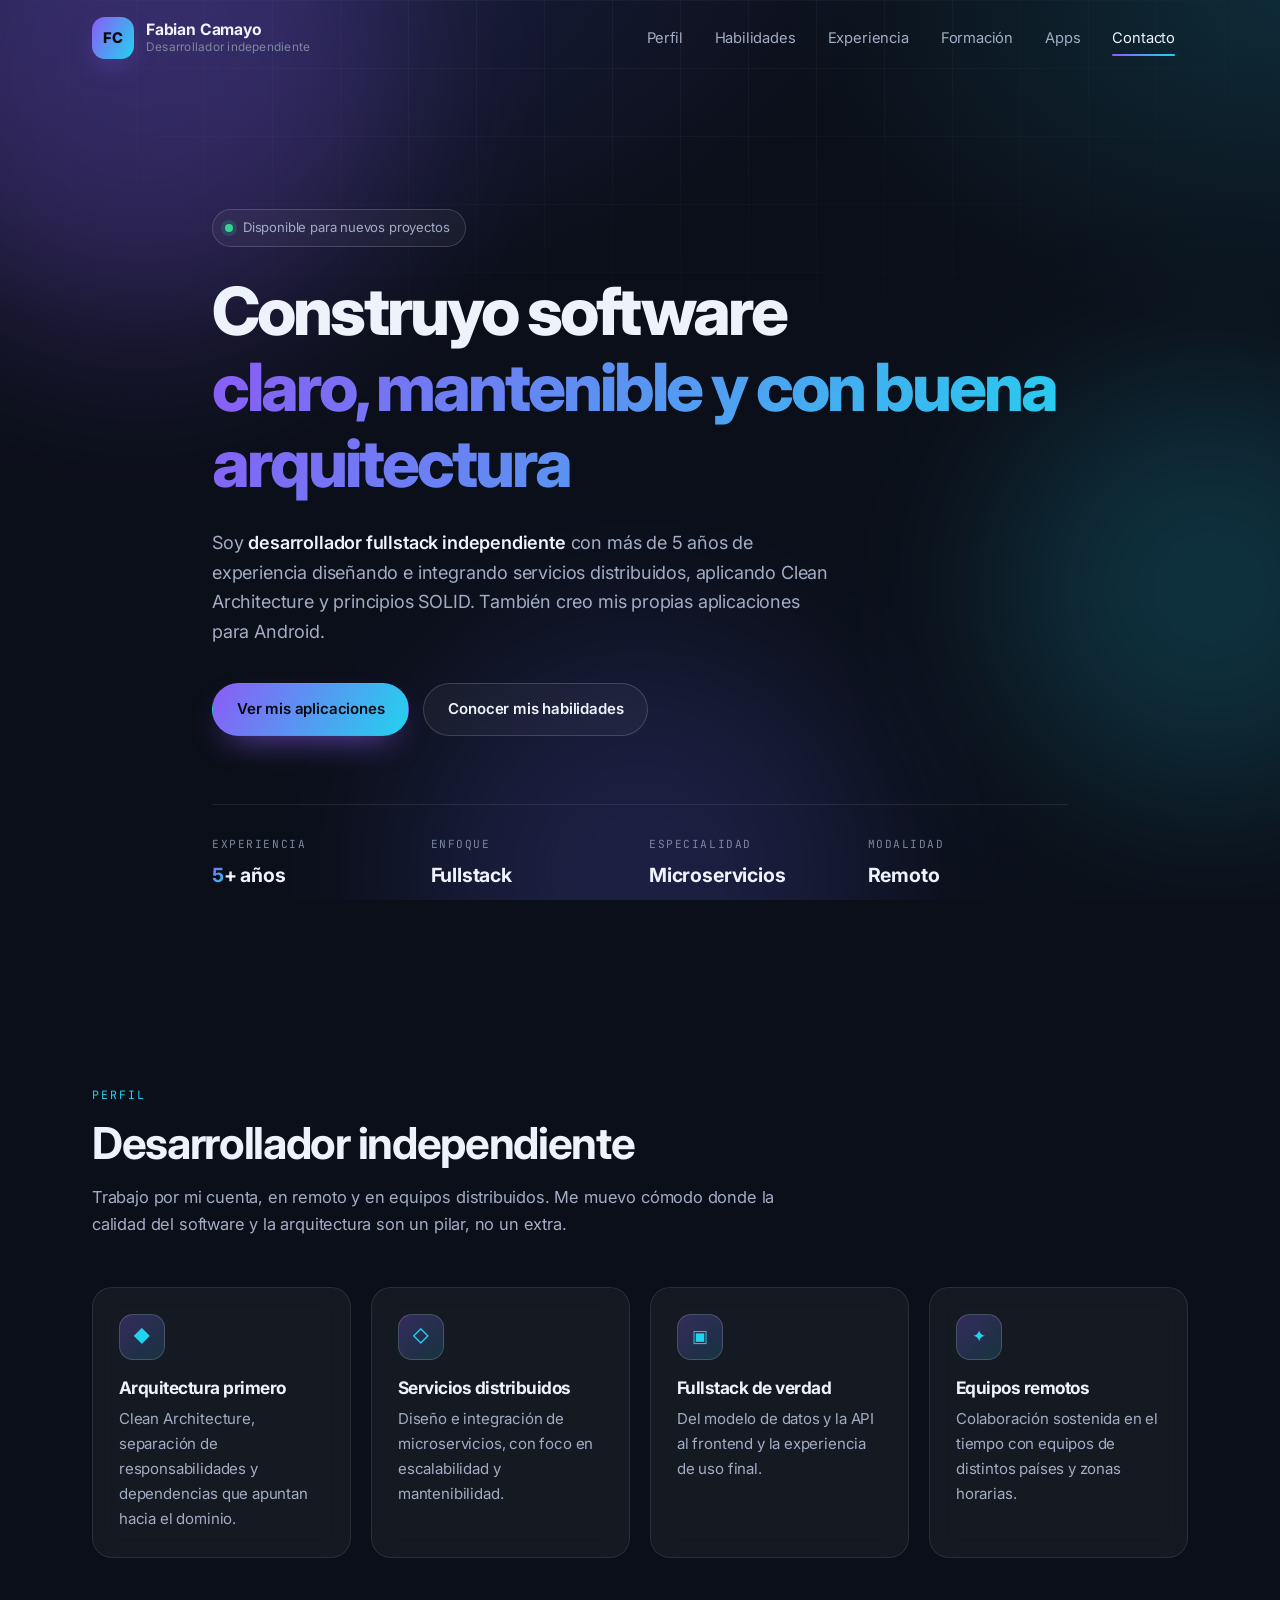
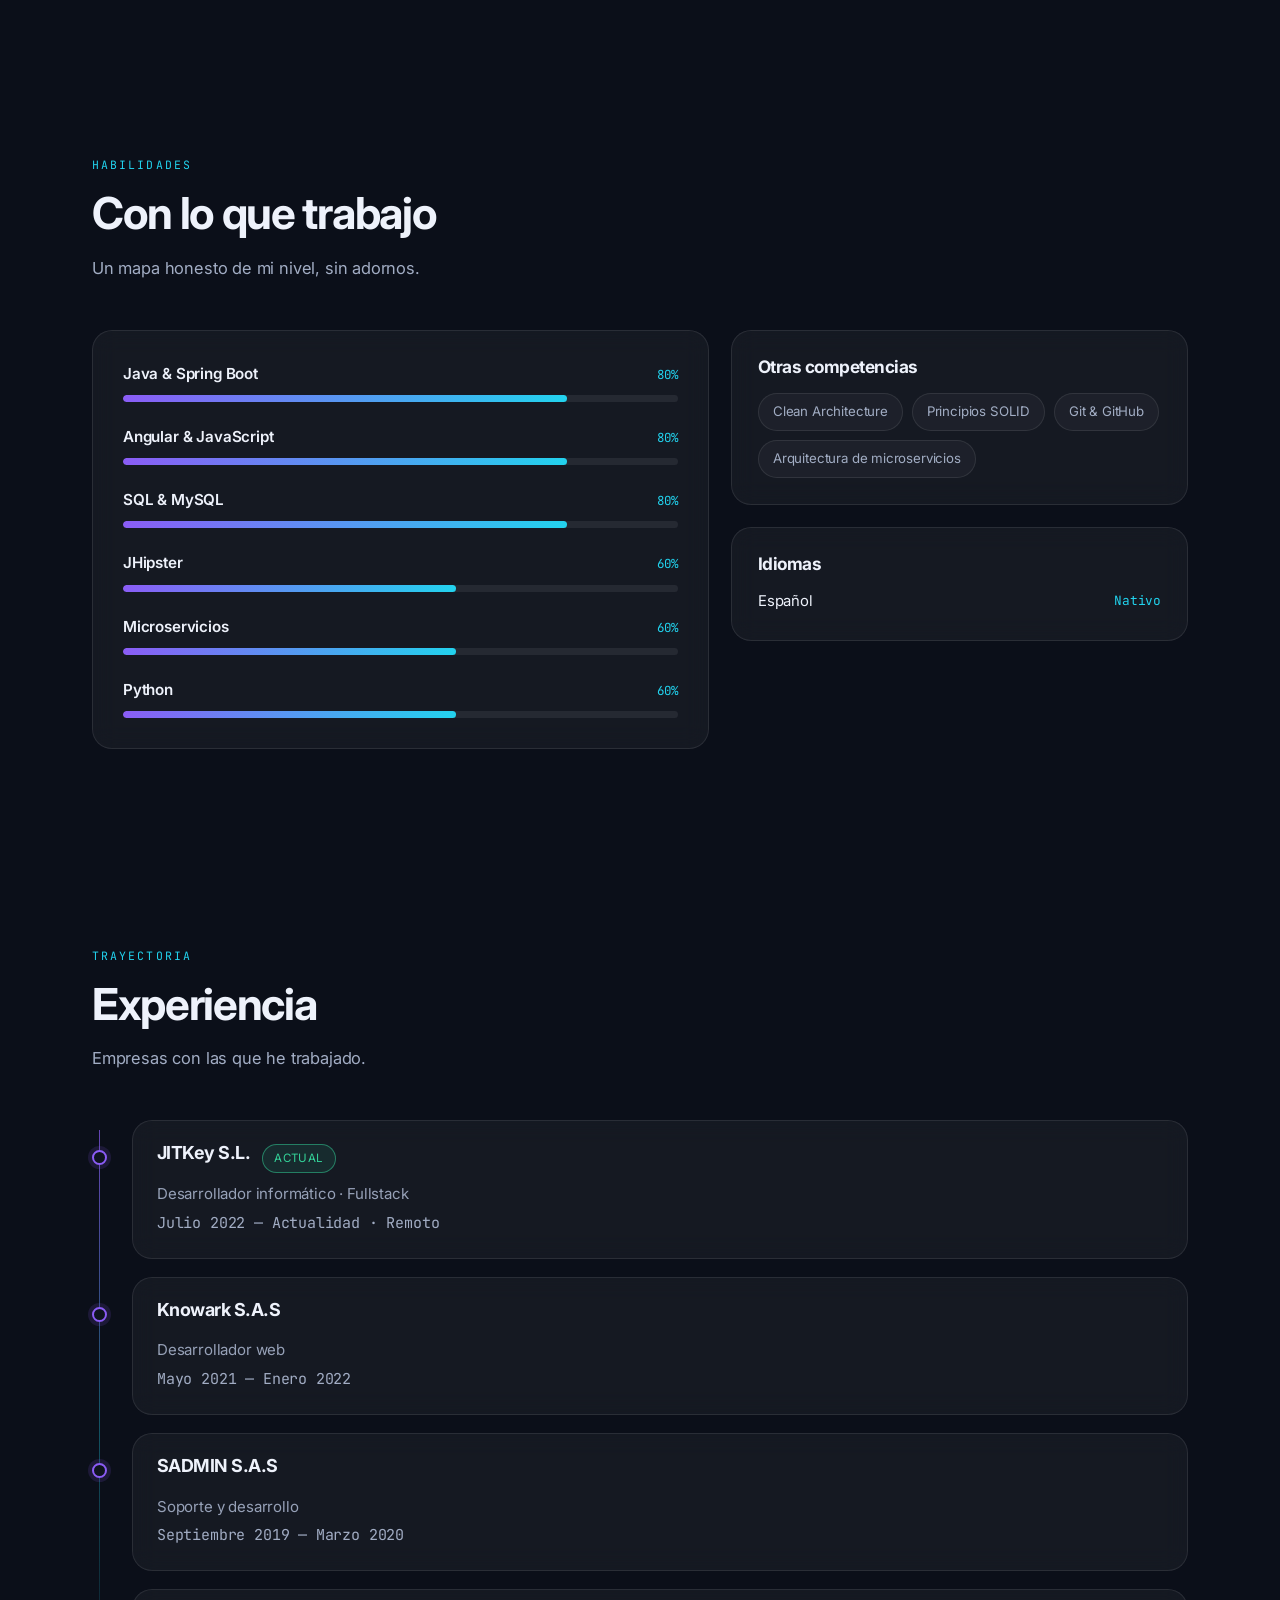
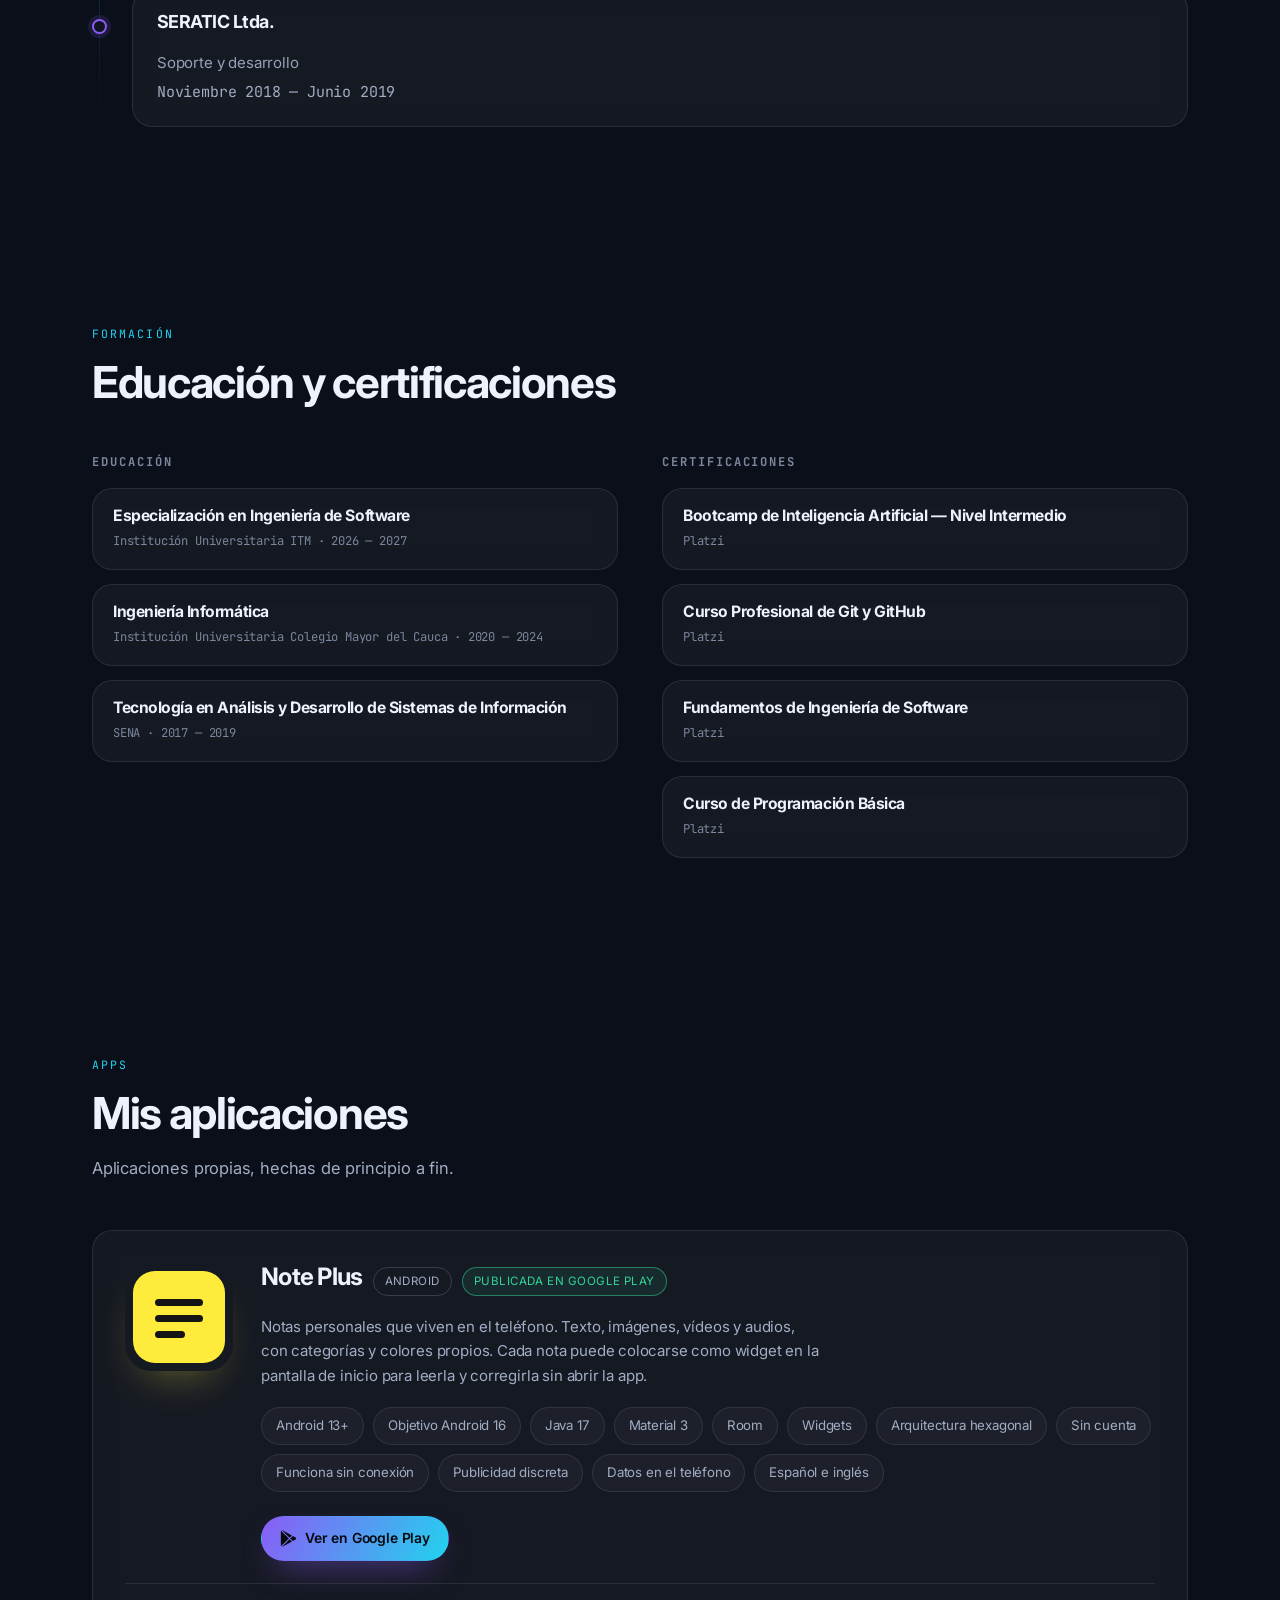
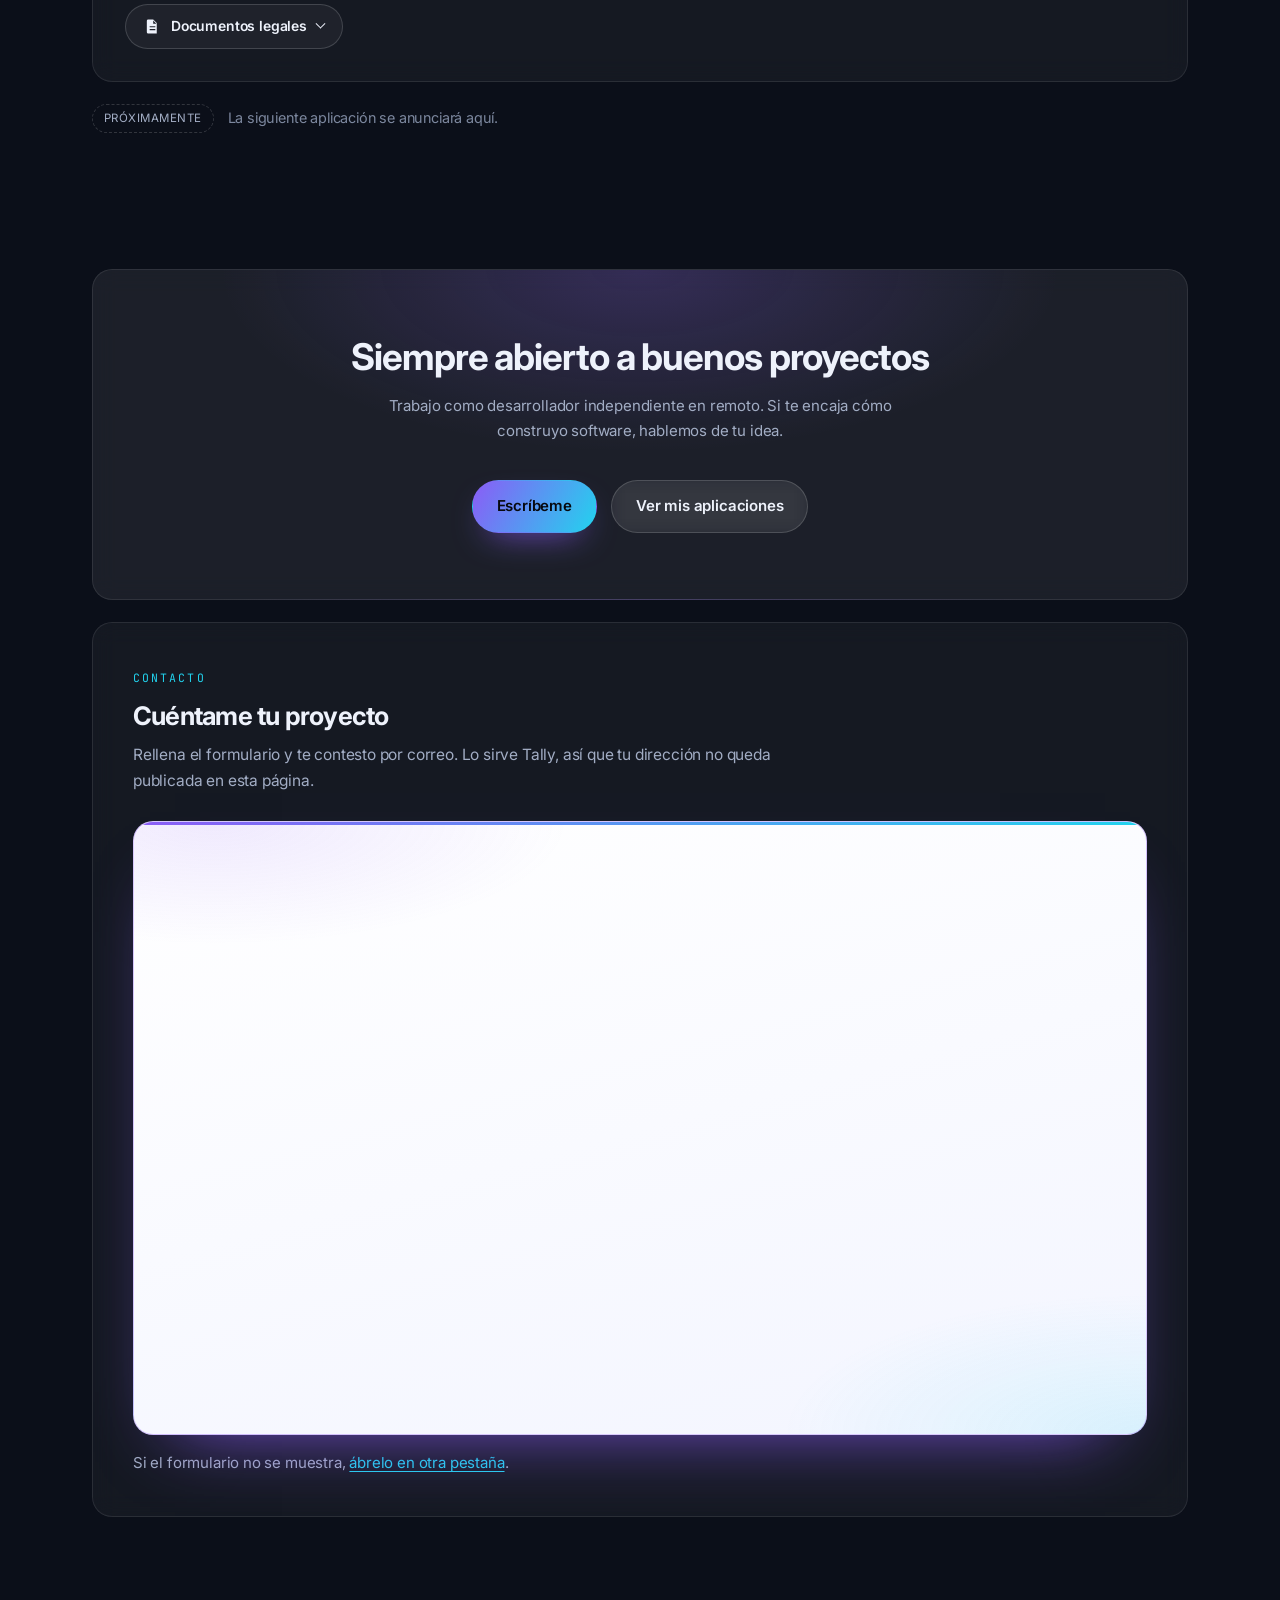
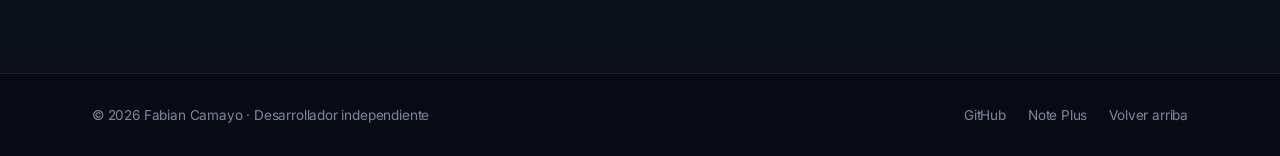
==== commit 999e40f9: "Documentar la publicidad de Note Plus en la politica, los terminos y la seguridad de los datos Co-au" ====
--- a/index.html
+++ b/index.html
@@ -364,8 +364,8 @@
               <li>Widgets</li>
               <li>Arquitectura hexagonal</li>
               <li>Sin cuenta</li>
-              <li>Sin internet</li>
-              <li>Sin anuncios</li>
+              <li>Funciona sin conexión</li>
+              <li>Publicidad discreta</li>
               <li>Datos en el teléfono</li>
               <li>Español e inglés</li>
             </ul>
